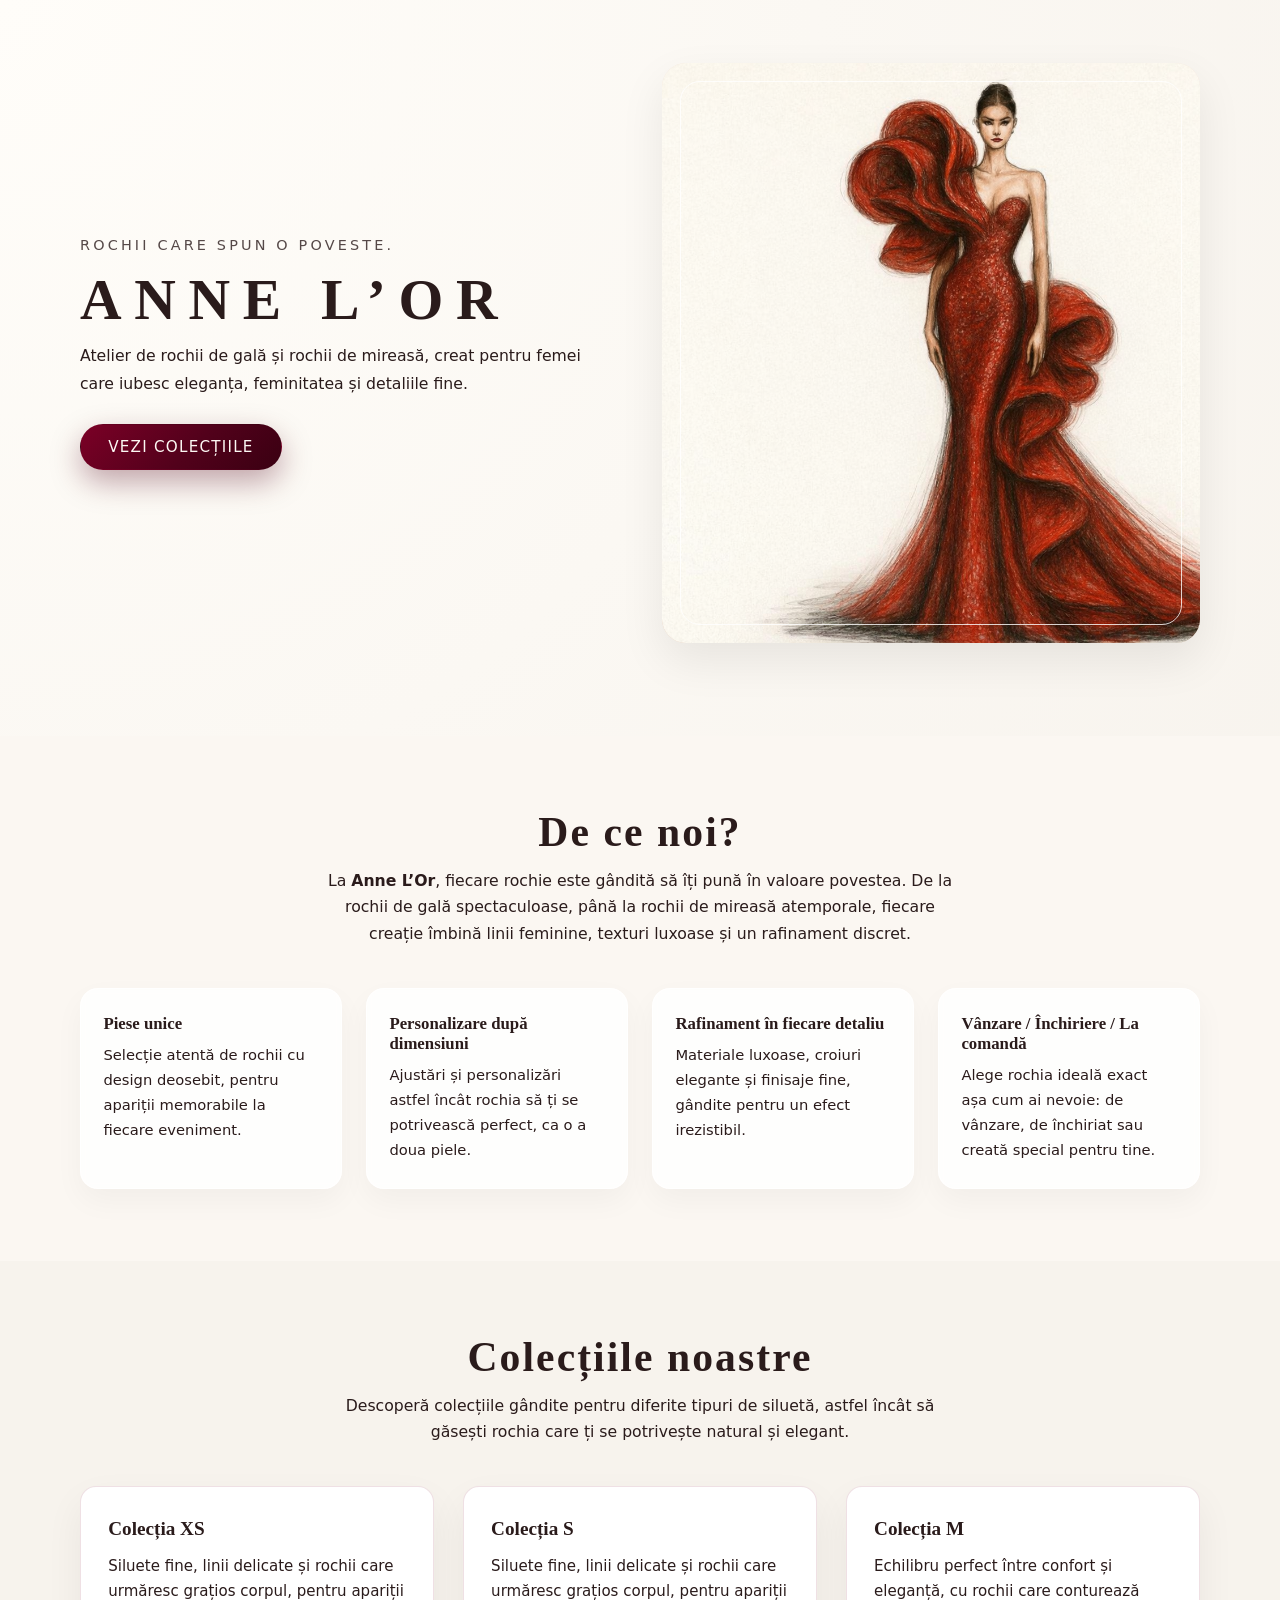
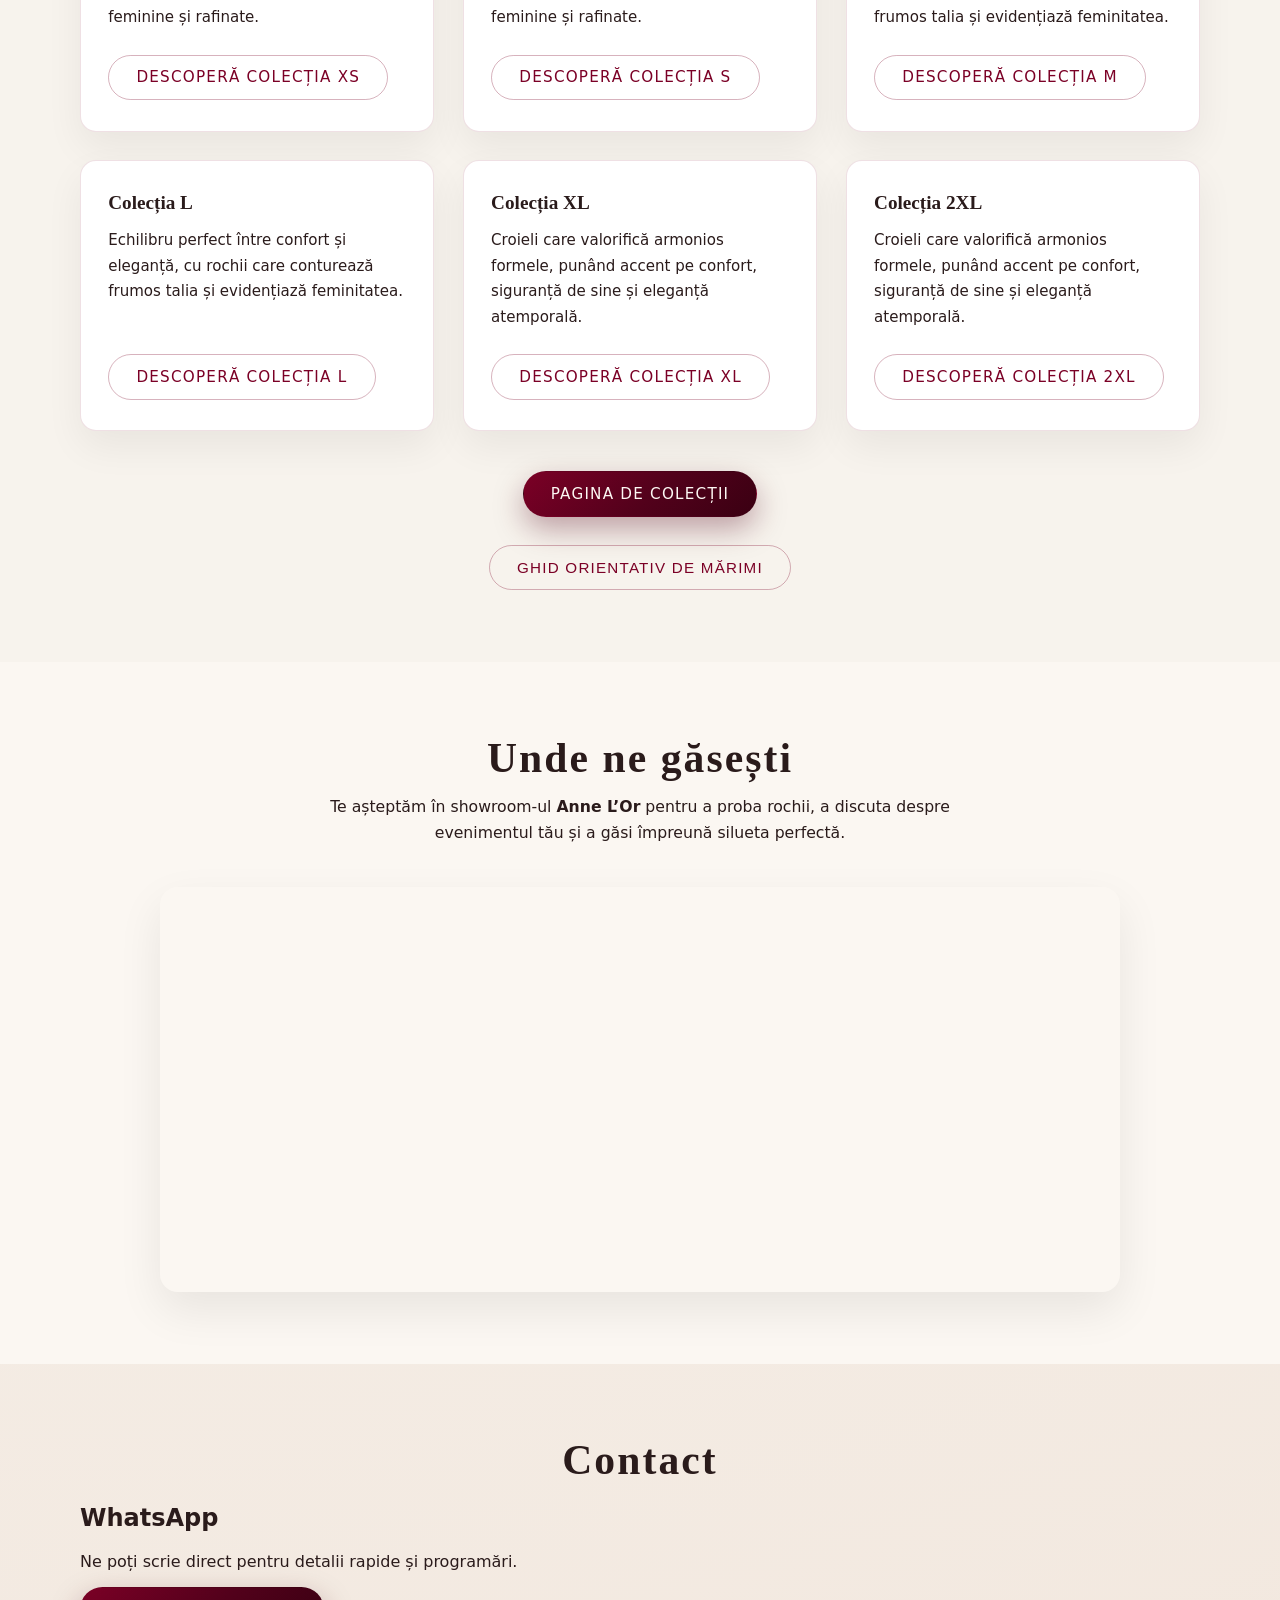
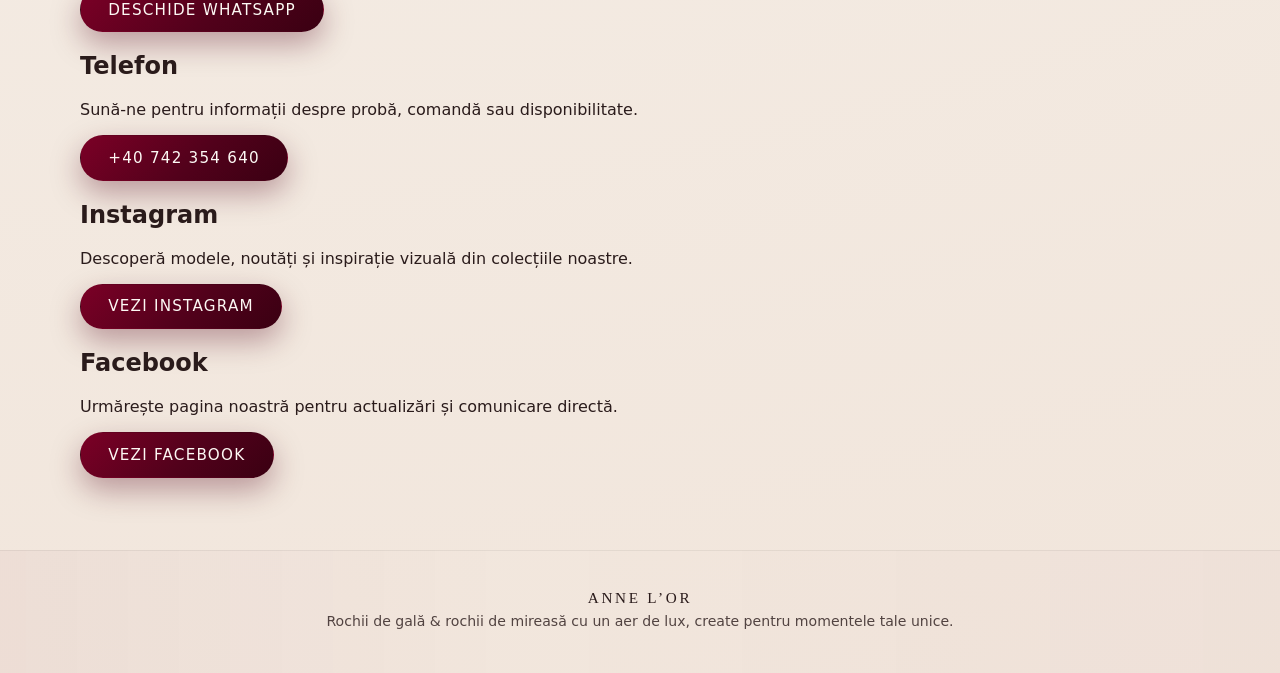
==== index.html @ d571d08e "Remove description from Contact section" ====
<!DOCTYPE html>
<html lang="ro">
<head>
  <meta charset="UTF-8">
  <meta name="viewport" content="width=device-width, initial-scale=1.0">
  <title>Anne L’Or – Rochii de gală & mireasă</title>
  <link rel="stylesheet" href="style.css">
</head>
<body>
  <!-- HERO SECTION -->
  <header class="hero">
    <div class="hero-content">
      <div class="hero-text">
        <p class="hero-tagline">Rochii care spun o poveste.</p>
        <h1 class="hero-title">Anne L’Or</h1>
        <p class="hero-subtitle">
          Atelier de rochii de gală și rochii de mireasă, creat pentru femei care iubesc eleganța, feminitatea și detaliile fine.
        </p>
        <a href="#collections" class="btn primary-btn">Vezi colecțiile</a>
      </div>
      <div class="hero-image-wrapper">
        <!-- Poza de copertă – schimbă doar numele fișierului din atributul src dacă folosești altă imagine -->
        <img src="ImageTooLarge.png" alt="Rochie de gală elegantă Anne L’or" class="hero-image">
      </div>
    </div>
  </header>

  <main>
    <!-- SECȚIUNEA DE CE NOI -->
    <section class="section why-us" id="why-us">
      <div class="container">
        <h2 class="section-title">De ce noi?</h2>
        <p class="section-intro">
          La <strong>Anne L’Or</strong>, fiecare rochie este gândită să îți pună în valoare povestea. De la rochii de gală spectaculoase,
          până la rochii de mireasă atemporale, fiecare creație îmbină linii feminine, texturi luxoase și un rafinament discret.
        </p>
        <div class="why-grid">
          <div class="why-item">
            <h3>Piese unice</h3>
            <p>Selecție atentă de rochii cu design deosebit, pentru apariții memorabile la fiecare eveniment.</p>
          </div>
          <div class="why-item">
            <h3>Personalizare după dimensiuni</h3>
            <p>Ajustări și personalizări astfel încât rochia să ți se potrivească perfect, ca o a doua piele.</p>
          </div>
          <div class="why-item">
            <h3>Rafinament în fiecare detaliu</h3>
            <p>Materiale luxoase, croiuri elegante și finisaje fine, gândite pentru un efect irezistibil.</p>
          </div>
          <div class="why-item">
            <h3>Vânzare / Închiriere / La comandă</h3>
            <p>Alege rochia ideală exact așa cum ai nevoie: de vânzare, de închiriat sau creată special pentru tine.</p>
          </div>
        </div>
      </div>
    </section>

    <!-- SECȚIUNEA COLECȚIILE NOASTRE -->
    <section class="section collections" id="collections">
      <div class="container">
        <div class="collections-header">
          <h2 class="section-title">Colecțiile noastre</h2>
          <p class="section-intro">
            Descoperă colecțiile gândite pentru diferite tipuri de siluetă, astfel încât să găsești rochia care ți se potrivește
            natural și elegant.
          </p>
        </div>

        <div class="cards-grid">
          <!-- Card XS -->
          <article class="card">
            <h3 class="card-title">Colecția XS</h3>
            <p class="card-text">
              Siluete fine, linii delicate și rochii care urmăresc grațios corpul, pentru apariții feminine și rafinate.
            </p>
            <a
              href="https://plum-custard-043.notion.site/Colectia-XS-3253828098db80d988f7f95b5c8723fc?source=copy_link"
              class="btn ghost-btn"
              target="_blank"
              rel="noopener noreferrer"
            >
              Descoperă colecția XS
            </a>
          </article>

          <!-- Card S -->
          <article class="card">
            <h3 class="card-title">Colecția  S</h3>
            <p class="card-text">
              Siluete fine, linii delicate și rochii care urmăresc grațios corpul, pentru apariții feminine și rafinate.
            </p>
            <a
              href="https://plum-custard-043.notion.site/Colectia-S-3253828098db8049b44ec9ca3bed99fa?source=copy_link"
              class="btn ghost-btn"
              target="_blank"
              rel="noopener noreferrer"
            >
              Descoperă colecția S
            </a>
          </article>

          <!-- Card M -->
          <article class="card">
            <h3 class="card-title">Colecția M </h3>
            <p class="card-text">
              Echilibru perfect între confort și eleganță, cu rochii care conturează frumos talia și evidențiază feminitatea.
            </p>
            <a
              href="https://plum-custard-043.notion.site/Colectia-M-3253828098db80ec8454e88bd391d409?source=copy_link"
              class="btn ghost-btn"
              target="_blank"
              rel="noopener noreferrer"
            >
              Descoperă colecția M
            </a>
          </article>

           <!-- Card L -->
           <article class="card">
            <h3 class="card-title">Colecția  L</h3>
            <p class="card-text">
              Echilibru perfect între confort și eleganță, cu rochii care conturează frumos talia și evidențiază feminitatea.
            </p>
            <a
              href="https://plum-custard-043.notion.site/Colectia-L-3253828098db8070a6b0c9105418d3b8?source=copy_link"
              class="btn ghost-btn"
              target="_blank"
              rel="noopener noreferrer"
            >
              Descoperă colecția L
            </a>
          </article>

          <!-- Card XL -->
          <article class="card">
            <h3 class="card-title">Colecția XL</h3>
            <p class="card-text">
              Croieli care valorifică armonios formele, punând accent pe confort, siguranță de sine și eleganță atemporală.
            </p>
            <a
              href="https://plum-custard-043.notion.site/Colectia-XL-3253828098db80e6bd9af92cab22da7f?source=copy_link"
              class="btn ghost-btn"
              target="_blank"
              rel="noopener noreferrer"
            >
              Descoperă colecția XL
            </a>
          </article>
        
          <!-- Card 2XL -->
          <article class="card">
            <h3 class="card-title">Colecția 2XL</h3>
            <p class="card-text">
              Croieli care valorifică armonios formele, punând accent pe confort, siguranță de sine și eleganță atemporală.
            </p>
            <a
              href="https://plum-custard-043.notion.site/Colectia-XXL-3253828098db80048d51fcc8d6d86377?source=copy_link"
              class="btn ghost-btn"
              target="_blank"
              rel="noopener noreferrer"
            >
              Descoperă colecția 2XL
            </a>
          </article>
        </div>

        <div class="collections-footer">
          <!-- Link general către pagina cu toate colecțiile -->
          <a
            href="https://plum-custard-043.notion.site/Anne-L-Or-3253828098db80a0879bce4b5d71e4f3?source=copy_link"
            class="btn primary-btn"
            target="_blank"
            rel="noopener noreferrer"
          >
            Pagina de colecții
          </a>
        </div>

        <!-- Buton ghid de mărimi -->
        <div class="size-guide-trigger">
          <button class="btn ghost-btn" type="button" id="open-size-guide">
            Ghid orientativ de mărimi
          </button>
        </div>
      </div>
    </section>

    <!-- SECȚIUNEA LOCAȚIE -->
    <section class="section location" id="location">
      <div class="container">
        <h2 class="section-title">Unde ne găsești</h2>
        <p class="section-intro">
          Te așteptăm în showroom-ul <strong>Anne L’Or</strong> pentru a proba rochii, a discuta despre evenimentul tău
          și a găsi împreună silueta perfectă.
        </p>

        <div class="map-wrapper">
          <!-- Harta este responsivă: iframe-ul se adaptează automat la lățimea containerului -->
          <iframe
            src="https://www.google.com/maps/embed?pb=!1m18!1m12!1m3!1d2714.194118455795!2d24.495521376858544!3d47.134462871150475!2m3!1f0!2f0!3f0!3m2!1i1024!2i768!4f13.1!3m3!1m2!1s0x4749f7000afd8c6f%3A0x49b01e989a9919a1!2sAnneLor!5e0!3m2!1sro!2sro!4v1773568715835!5m2!1sro!2sro"
            style="border:0;"
            allowfullscreen=""
            loading="lazy"
            referrerpolicy="no-referrer-when-downgrade"
          ></iframe>
        </div>
      </div>
    </section>
  </main>

  <!-- MODAL GHID DE MĂRIMI -->
  <div class="modal-backdrop" id="size-guide-modal" aria-hidden="true">
    <div class="modal-dialog" role="dialog" aria-modal="true" aria-labelledby="size-guide-title">
      <button class="modal-close" type="button" id="close-size-guide" aria-label="Închide ghidul de mărimi">×</button>
      <h2 class="modal-title" id="size-guide-title">Ghid orientativ de mărimi</h2>
      <p class="modal-subtitle">Valorile sunt orientative și pot varia ușor în funcție de model.</p>
      <!-- Imaginea cu ghidul de mărimi; schimbă src dacă folosești alt nume de fișier -->
      <div class="modal-image-wrapper">
        <img src="./GhidMarimi.png" alt="Ghid orientativ mărimi Anne L’Or" loading="lazy">
      </div>
    </div>
  </div>

  <section class="section contact-section">
    <div class="container">
      <h2 class="section-title">Contact</h2>
      <div class="contact-grid">
        <article class="contact-card">
          <div class="contact-icon whatsapp">
            <i class="fa-brands fa-whatsapp"></i>
          </div>
          <h2>WhatsApp</h2>
          <p>Ne poți scrie direct pentru detalii rapide și programări.</p>
          <a href="https://wa.me/40742354640" target="_blank" rel="noopener noreferrer" class="btn primary-btn">
            Deschide WhatsApp
          </a>
        </article>

        <article class="contact-card">
          <div class="contact-icon phone">
            <i class="fa-solid fa-phone"></i>
          </div>
          <h2>Telefon</h2>
          <p>Sună-ne pentru informații despre probă, comandă sau disponibilitate.</p>
          <a href="tel:+40742354640" class="btn primary-btn">
            +40 742 354 640
          </a>
        </article>

        <article class="contact-card">
          <div class="contact-icon instagram">
            <i class="fa-brands fa-instagram"></i>
          </div>
          <h2>Instagram</h2>
          <p>Descoperă modele, noutăți și inspirație vizuală din colecțiile noastre.</p>
          <a href="https://www.instagram.com/atelier_annelor?igsh=dGw2bjVlYmxvM2dv&utm_source=qr" target="_blank" rel="noopener noreferrer" class="btn primary-btn">
            Vezi Instagram
          </a>
        </article>

        <article class="contact-card">
          <div class="contact-icon facebook">
            <i class="fa-brands fa-facebook-f"></i>
          </div>
          <h2>Facebook</h2>
          <p>Urmărește pagina noastră pentru actualizări și comunicare directă.</p>
          <a href="https://www.facebook.com/share/1ZEBXZmdRP/?mibextid=wwXIfr" target="_blank" rel="noopener noreferrer" class="btn primary-btn">
            Vezi Facebook
          </a>
        </article>
      </div>
    </div>
  </section>

  <footer class="footer">
    <div class="container footer-content">
      <p class="footer-brand">Anne L’Or</p>
      <p class="footer-text">Rochii de gală & rochii de mireasă cu un aer de lux, create pentru momentele tale unice.</p>
    </div>
  </footer>

  <script src="script.js"></script>
</body>
</html>
---- style.css ----
/* ------------------------------
   SETĂRI DE BAZĂ & TIPOGRAFIE
   ------------------------------ */
:root {
  --color-bg: #f7f3ed;          /* ivory / crem deschis */
  --color-bg-soft: #fbf7f2;
  --color-text: #2a1b1b;        /* text închis, cald */
  --color-accent: #7b0026;      /* burgundy / wine */
  --color-accent-soft: #b24a6b; /* accent mai deschis */
  --color-card-bg: #ffffff;
  --color-border-soft: rgba(123, 0, 38, 0.12);

  --font-main: "Playfair Display", "Times New Roman", serif;
  --font-sans: "Inter", system-ui, -apple-system, BlinkMacSystemFont, "Segoe UI", sans-serif;

  --radius-soft: 16px;
  --shadow-soft: 0 18px 45px rgba(0, 0, 0, 0.08);
  --transition-fast: 180ms ease-out;
}

*,
*::before,
*::after {
  box-sizing: border-box;
}

html,
body {
  margin: 0;
  padding: 0;
  /* Siguranță globală: nu permitem scroll orizontal */
  overflow-x: hidden;
}

body {
  font-family: var(--font-sans);
  color: var(--color-text);
  background: radial-gradient(circle at top left, #fffdf9 0, var(--color-bg) 40%, #f1e5db 100%);
  -webkit-font-smoothing: antialiased;
}

img {
  max-width: 100%;
  display: block;
}

a {
  color: inherit;
  text-decoration: none;
}

/* ------------------------------
   LAYOUT GENERAL
   ------------------------------ */
.container {
  width: min(1120px, 100% - 2.5rem);
  max-width: 100%; /* siguranță suplimentară împotriva overflow-ului */
  margin-inline: auto;
}

.section {
  padding: 4.5rem 0;
}

.section-title {
  font-family: var(--font-main);
  font-size: clamp(2rem, 2.4vw + 1.3rem, 2.6rem);
  text-align: center;
  margin: 0 0 0.75rem;
  letter-spacing: 0.05em;
}

.section-intro {
  max-width: 640px;
  margin: 0 auto 2.5rem;
  text-align: center;
  line-height: 1.7;
  font-size: 0.98rem;
}

/* ------------------------------
   BUTOANE
   ------------------------------ */
.btn {
  display: inline-flex;
  align-items: center;
  justify-content: center;
  padding: 0.8rem 1.7rem;
  border-radius: 999px;
  font-size: 0.95rem;
  letter-spacing: 0.08em;
  text-transform: uppercase;
  border: 1px solid transparent;
  cursor: pointer;
  transition: background-color var(--transition-fast), color var(--transition-fast),
    box-shadow var(--transition-fast), transform var(--transition-fast), border-color var(--transition-fast);
  white-space: nowrap;
}

.primary-btn {
  background: linear-gradient(135deg, var(--color-accent) 0%, #52011b 55%, #3a0012 100%);
  color: #fdf8f4;
  box-shadow: 0 12px 30px rgba(79, 0, 25, 0.35);
}

.primary-btn:hover {
  transform: translateY(-1px);
  box-shadow: 0 18px 40px rgba(79, 0, 25, 0.45);
}

.ghost-btn {
  background-color: transparent;
  border-color: rgba(123, 0, 38, 0.3);
  color: var(--color-accent);
}

.ghost-btn:hover {
  background-color: rgba(123, 0, 38, 0.04);
  border-color: rgba(123, 0, 38, 0.5);
  transform: translateY(-1px);
}

/* ------------------------------
   HERO SECTION
   ------------------------------ */
.hero {
  padding: 2.4rem 0 4.2rem;
}

.hero-content {
  width: min(1120px, 100% - 2.5rem);
  margin: 0 auto;
  display: grid;
  grid-template-columns: minmax(0, 1.1fr) minmax(0, 1.1fr);
  gap: 2.75rem;
  align-items: center;
  min-height: 70vh; /* face din secțiune un cover generos */
}

.hero-text {
  max-width: 540px;
}

.hero-tagline {
  font-size: 0.9rem;
  letter-spacing: 0.22em;
  text-transform: uppercase;
  margin: 0 0 0.9rem;
  color: rgba(42, 27, 27, 0.8);
}

.hero-title {
  font-family: var(--font-main);
  font-size: clamp(2.7rem, 3.3vw + 1.4rem, 3.6rem);
  margin: 0 0 0.6rem;
  letter-spacing: 0.22em;
  text-transform: uppercase;
}

.hero-subtitle {
  margin: 0 0 1.6rem;
  line-height: 1.8;
  font-size: 0.98rem;
}

.hero-image-wrapper {
  position: relative;
  border-radius: 24px;
  overflow: hidden;
  box-shadow: var(--shadow-soft);
  background: radial-gradient(circle at top, #fffdf9 0, #f4e4da 40%, #e0c5b3 100%);
  height: clamp(360px, 70vh, 580px); /* înălțime de copertă */
}

.hero-image-wrapper::before {
  content: "";
  position: absolute;
  inset: 18px;
  border-radius: 20px;
  border: 1px solid rgba(255, 255, 255, 0.8);
  pointer-events: none;
}

.hero-image {
  width: 100%;
  height: 100%;
  object-fit: cover;
  display: block;
}

/* ------------------------------
   DE CE NOI
   ------------------------------ */
.why-us {
  background-color: var(--color-bg-soft);
}

.why-grid {
  margin-top: 2.25rem;
  display: grid;
  grid-template-columns: repeat(4, minmax(0, 1fr));
  gap: 1.5rem;
}

.why-item {
  background: rgba(255, 255, 255, 0.8);
  padding: 1.6rem 1.4rem;
  border-radius: 18px;
  border: 1px solid rgba(255, 255, 255, 0.8);
  box-shadow: 0 12px 30px rgba(0, 0, 0, 0.04);
  backdrop-filter: blur(4px);
}

.why-item h3 {
  font-family: var(--font-main);
  font-size: 1.05rem;
  margin: 0 0 0.5rem;
}

.why-item p {
  margin: 0;
  font-size: 0.92rem;
  line-height: 1.7;
}

/* ------------------------------
   COLECȚIILE NOASTRE
   ------------------------------ */
.collections {
  background-color: var(--color-bg);
}

.collections-header {
  text-align: center;
}

.cards-grid {
  display: grid;
  grid-template-columns: repeat(3, minmax(0, 1fr));
  gap: 1.8rem;
}

.card {
  background-color: var(--color-card-bg);
  border-radius: var(--radius-soft);
  padding: 1.9rem 1.7rem;
  border: 1px solid var(--color-border-soft);
  box-shadow: 0 16px 38px rgba(0, 0, 0, 0.06);
  transition: transform var(--transition-fast), box-shadow var(--transition-fast),
    border-color var(--transition-fast), background-color var(--transition-fast);
  display: flex;
  flex-direction: column;
  gap: 0.9rem;
}

.card-title {
  font-family: var(--font-main);
  font-size: 1.2rem;
  margin: 0;
}

.card-text {
  margin: 0;
  font-size: 0.94rem;
  line-height: 1.7;
  flex: 1;
}

.card .btn {
  margin-top: 0.6rem;
  align-self: flex-start;
}

.card:hover {
  transform: translateY(-4px);
  box-shadow: 0 22px 50px rgba(0, 0, 0, 0.1);
  border-color: rgba(123, 0, 38, 0.22);
  background-color: #fffdfb;
}

.collections-footer {
  margin-top: 2.5rem;
  display: flex;
  justify-content: center;
}

.size-guide-trigger {
  margin-top: 1.75rem;
  display: flex;
  justify-content: center;
}

/* ------------------------------
   LOCAȚIE / HARTĂ
   ------------------------------ */
.location {
  background-color: var(--color-bg-soft);
}

.map-wrapper {
  position: relative;
  width: 100%;
  max-width: 960px;
  margin: 0 auto;
  border-radius: 18px;
  overflow: hidden;
  box-shadow: 0 18px 45px rgba(0, 0, 0, 0.08);
}

.map-wrapper iframe {
  display: block;
  width: 100%;   /* important pentru a nu depăși ecranul pe mobil */
  height: clamp(260px, 45vh, 420px);
  border: 0;
}

/* ------------------------------
   MODAL GHID DE MĂRIMI
   ------------------------------ */
.modal-backdrop {
  position: fixed;
  inset: 0;
  background: rgba(0, 0, 0, 0.45);
  display: flex;
  align-items: center;
  justify-content: center;
  opacity: 0;
  pointer-events: none;
  transition: opacity var(--transition-fast);
  z-index: 40;
  padding: 1.5rem;
}

.modal-backdrop.is-visible {
  opacity: 1;
  pointer-events: auto;
}

.modal-dialog {
  background-color: #fffdfb;
  border-radius: 18px;
  max-width: 760px;
  width: 100%;
  box-shadow: 0 24px 60px rgba(0, 0, 0, 0.35);
  padding: 1.7rem 1.7rem 1.5rem;
  position: relative;
}

.modal-title {
  margin: 0 0 0.15rem;
  font-family: var(--font-main);
  font-size: 1.35rem;
  text-align: left;
}

.modal-subtitle {
  margin: 0 0 1rem;
  font-size: 0.9rem;
  opacity: 0.8;
}

.modal-image-wrapper {
  border-radius: 12px;
  overflow: hidden;
}

.modal-image-wrapper img {
  width: 100%;
  height: auto;
  display: block;
}

.modal-close {
  position: absolute;
  top: 0.9rem;
  right: 1.1rem;
  border: none;
  background: transparent;
  font-size: 1.6rem;
  line-height: 1;
  cursor: pointer;
  color: rgba(0, 0, 0, 0.6);
}

.modal-close:hover {
  color: var(--color-accent);
}

@media (max-width: 540px) {
  .modal-dialog {
    padding-inline: 1.3rem;
  }
}

/* ------------------------------
   FOOTER
   ------------------------------ */
.footer {
  padding: 2.4rem 0 2.7rem;
  border-top: 1px solid rgba(0, 0, 0, 0.06);
  background: linear-gradient(to right, rgba(123, 0, 38, 0.04), transparent 40%, rgba(123, 0, 38, 0.02));
}

.footer-content {
  text-align: center;
}

.footer-brand {
  font-family: var(--font-main);
  letter-spacing: 0.18em;
  text-transform: uppercase;
  margin: 0 0 0.4rem;
  font-size: 0.95rem;
}

.footer-text {
  margin: 0;
  font-size: 0.88rem;
  opacity: 0.8;
}

/* ------------------------------
   RESPONSIVE DESIGN
   ------------------------------ */
@media (max-width: 960px) {
  .hero-content {
    grid-template-columns: minmax(0, 1.1fr);
    gap: 2rem;
    min-height: auto;
  }

  .hero-text {
    order: 2;
  }

  .hero-image-wrapper {
    order: 1;
    height: 320px; /* copertă mai compactă pe tabletă */
  }

  .why-grid {
    grid-template-columns: repeat(2, minmax(0, 1fr));
  }

  .cards-grid {
    grid-template-columns: repeat(2, minmax(0, 1fr));
  }
}

@media (max-width: 720px) {
  .section {
    padding: 3.4rem 0;
  }

  .container {
    width: min(100% - 1.9rem, 640px);
  }

  .hero {
    padding-top: 1.4rem;
  }

  .hero-content {
    gap: 1.8rem;
  }

  .hero-text {
    max-width: 100%;
  }

  .section-intro {
    font-size: 0.95rem;
  }

  .why-grid,
  .cards-grid {
    grid-template-columns: minmax(0, 1fr); /* cardurile unul sub altul pe mobil */
  }

  .why-item,
  .card {
    padding-inline: 1.3rem;
  }

  .btn {
    width: 100%;
    white-space: normal; /* pe mobil lăsăm textul să se rupă pe două rânduri dacă e nevoie */
  }

  .card .btn {
    align-self: stretch;
  }
}

/* Layout foarte mic (telefoane înguste: iPhone SE etc.) */
@media (max-width: 540px) {
  .hero {
    padding-top: 1.2rem;
    padding-bottom: 3rem;
  }

  .hero-content {
    gap: 1.4rem;
  }

  .hero-text {
    text-align: center;
  }

  .hero-tagline {
    font-size: 0.78rem;
    letter-spacing: 0.2em;
  }

  .hero-title {
    font-size: 2.2rem;
    letter-spacing: 0.18em;
  }

  .hero-subtitle {
    font-size: 0.94rem;
  }

  .hero-image-wrapper {
    height: 260px; /* copertă proporționată pentru telefoane mici */
    max-width: 320px;
    margin-inline: auto;
  }

  .contact-grid {
    display: grid;
    grid-template-columns: repeat(4, 1fr);
    gap: 24px;
    align-items: stretch;
  }
  
  @media (max-width: 1024px) {
    .contact-grid {
      grid-template-columns: repeat(2, 1fr);
    }
  }
  
  @media (max-width: 640px) {
    .contact-grid {
      grid-template-columns: 1fr;
    }
  }
}
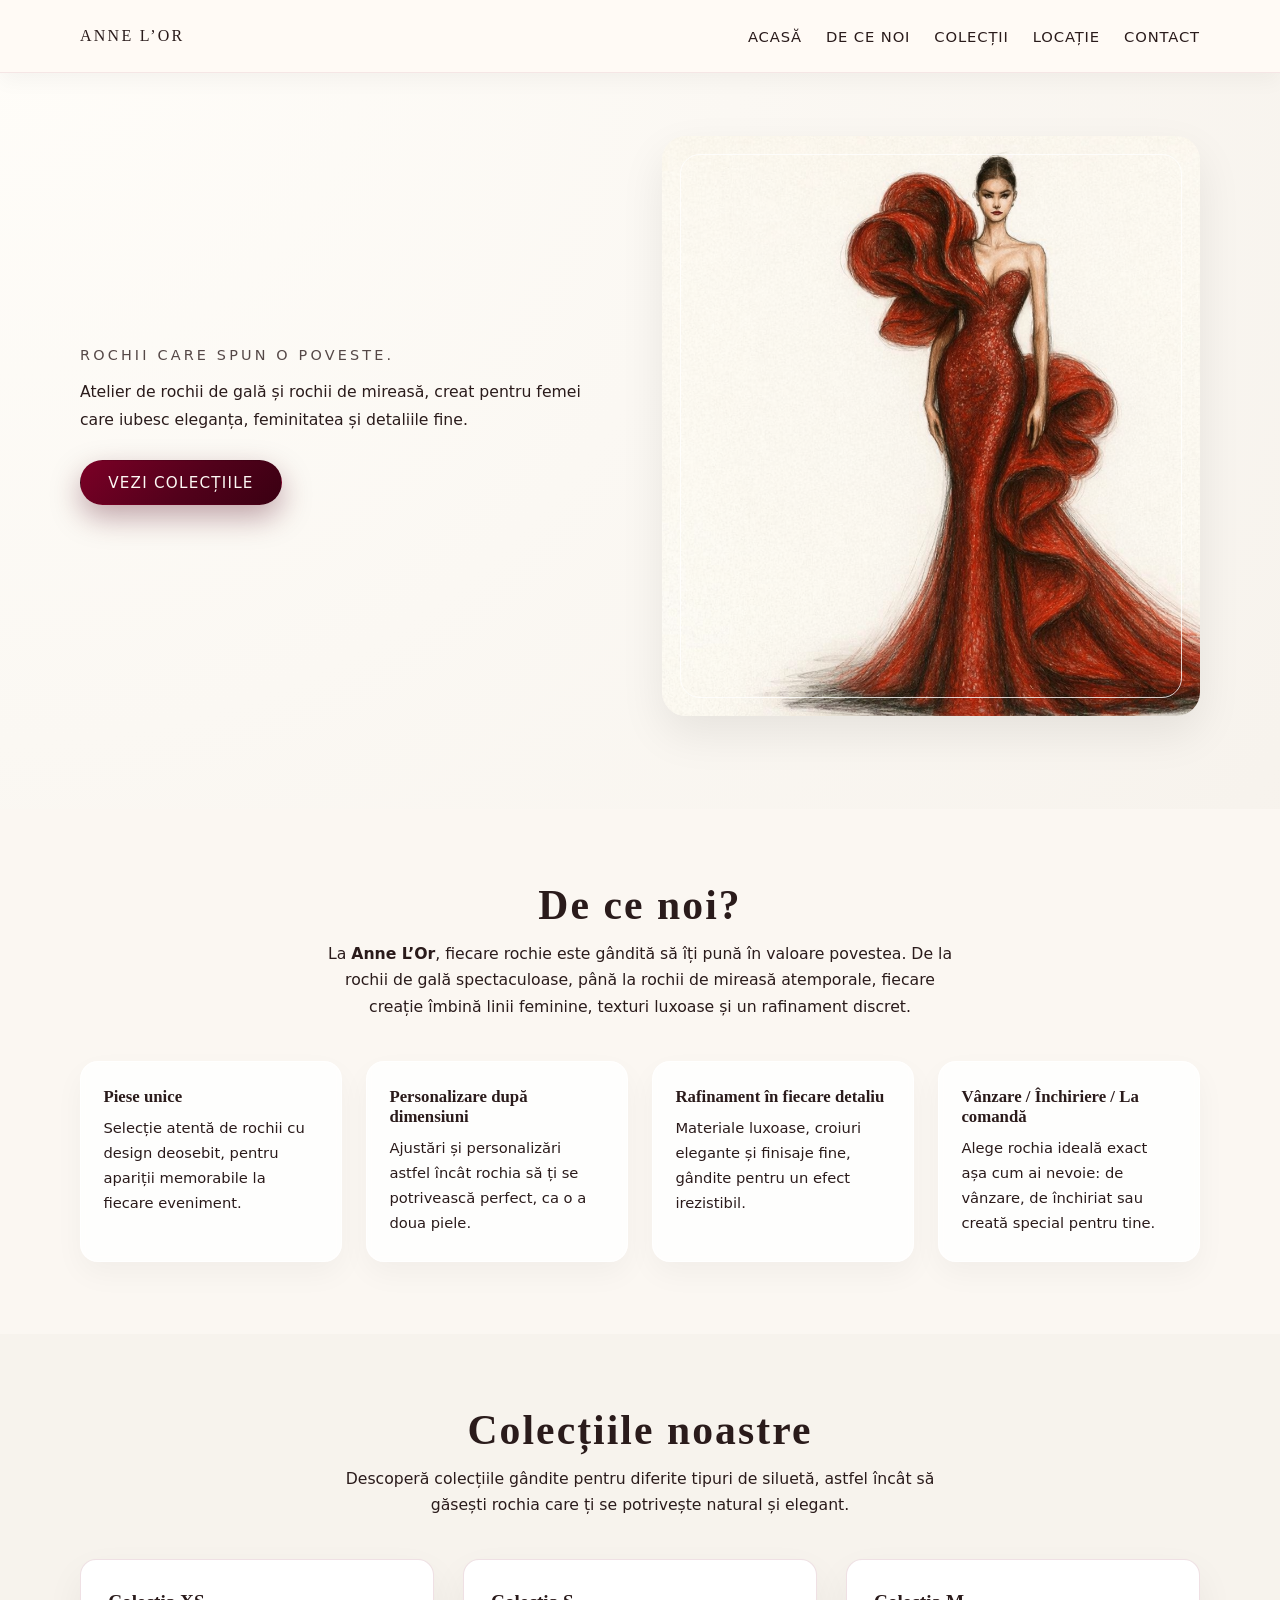
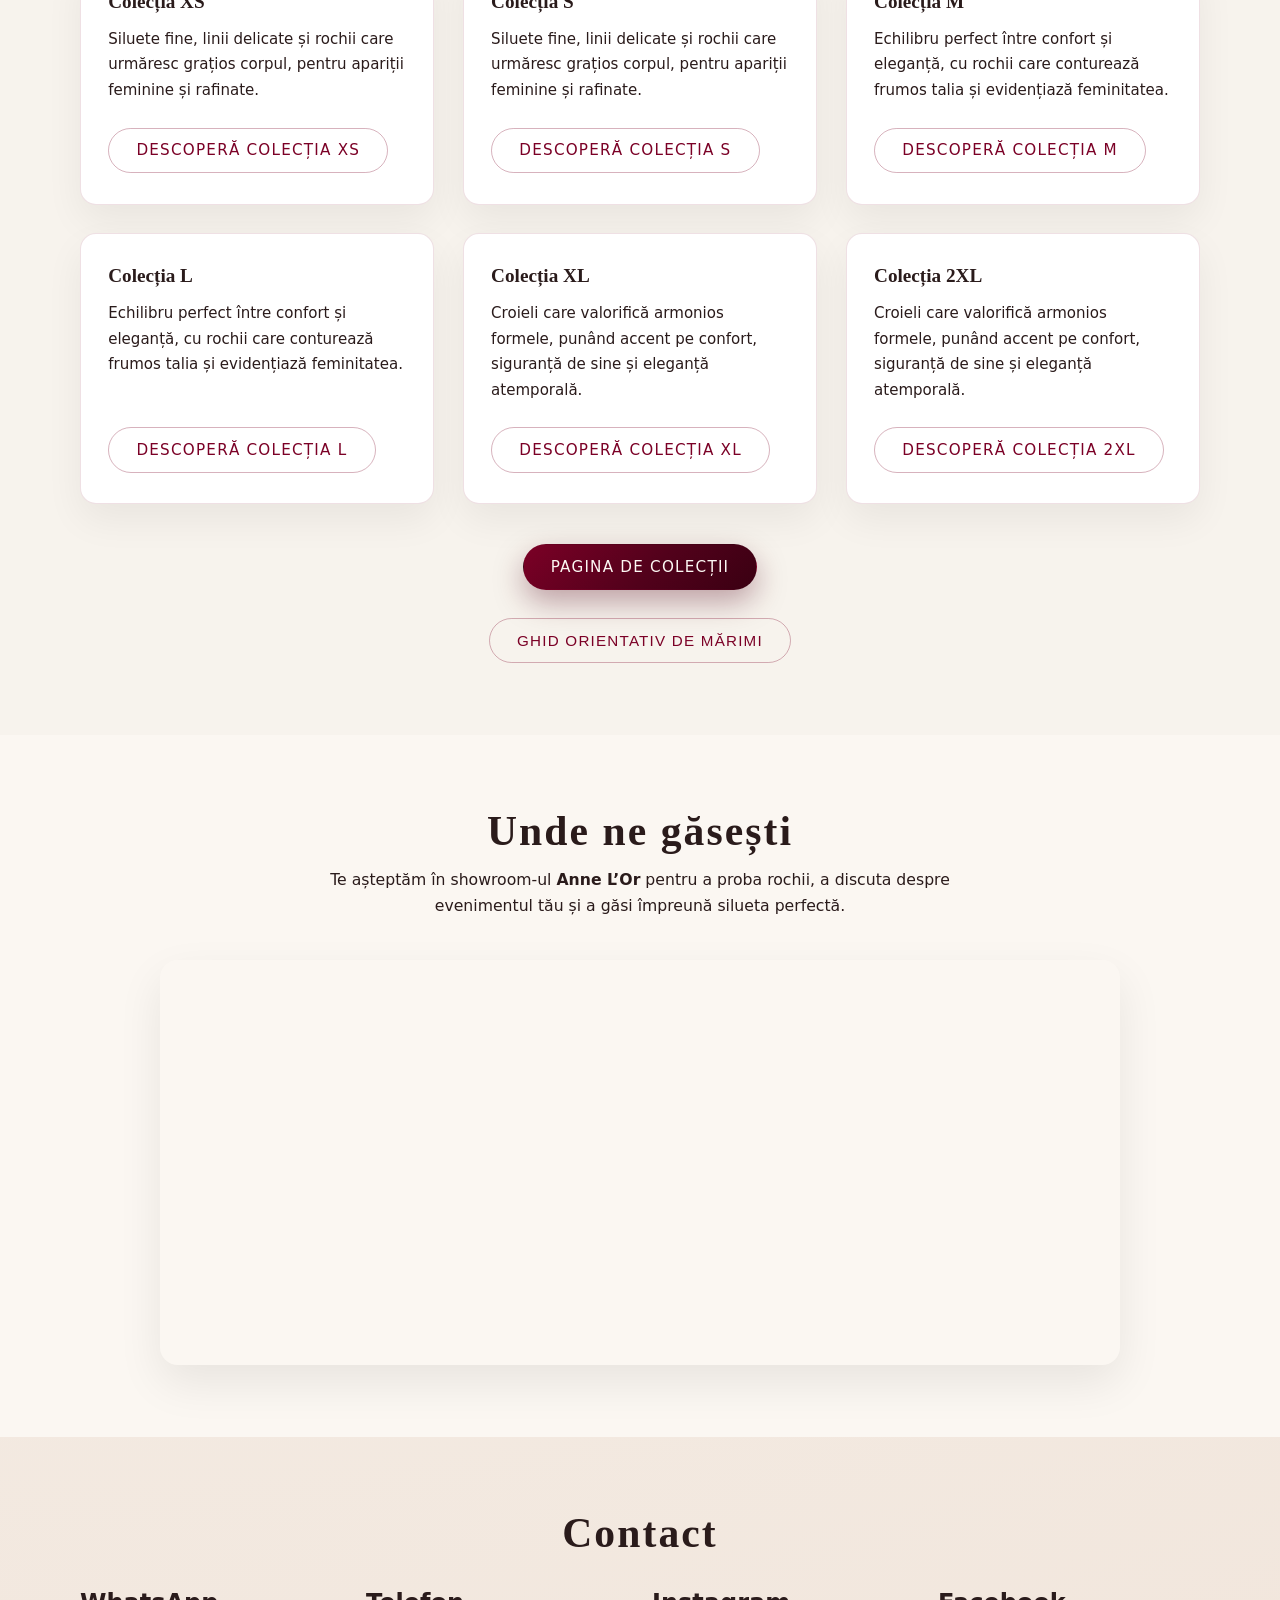
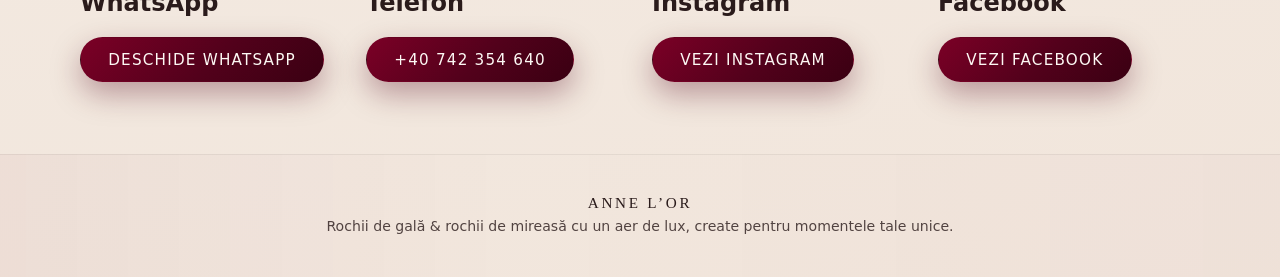
==== commit 7554a393: "Add menu" ====
--- a/index.html
+++ b/index.html
@@ -7,19 +7,56 @@
   <link rel="stylesheet" href="style.css">
 </head>
 <body>
+
+  <nav class="site-nav">
+    <div class="container nav-inner">
+      <a href="#top" class="nav-brand">Anne L’Or</a>
+  
+      <ul class="nav-links desktop-nav">
+        <li><a href="#top">Acasă</a></li>
+        <li><a href="#why-us">De ce noi</a></li>
+        <li><a href="#collections">Colecții</a></li>
+        <li><a href="#location">Locație</a></li>
+        <li><a href="#contact">Contact</a></li>
+      </ul>
+  
+      <button
+        class="nav-toggle"
+        id="nav-toggle"
+        type="button"
+        aria-label="Deschide meniul"
+        aria-expanded="false"
+        aria-controls="mobile-menu"
+      >
+        <span></span>
+        <span></span>
+        <span></span>
+      </button>
+    </div>
+  
+    <div class="mobile-menu" id="mobile-menu">
+      <ul class="mobile-menu-links">
+        <li><a href="#top">Acasă</a></li>
+        <li><a href="#why-us">De ce noi</a></li>
+        <li><a href="#collections">Colecții</a></li>
+        <li><a href="#location">Locație</a></li>
+        <li><a href="#contact">Contact</a></li>
+      </ul>
+    </div>
+  </nav>
+  
   <!-- HERO SECTION -->
-  <header class="hero">
+  <header class="hero" id="top">
     <div class="hero-content">
       <div class="hero-text">
         <p class="hero-tagline">Rochii care spun o poveste.</p>
-        <h1 class="hero-title">Anne L’Or</h1>
+        <!-- <h1 class="hero-title">Anne L’Or</h1> -->
         <p class="hero-subtitle">
           Atelier de rochii de gală și rochii de mireasă, creat pentru femei care iubesc eleganța, feminitatea și detaliile fine.
         </p>
         <a href="#collections" class="btn primary-btn">Vezi colecțiile</a>
       </div>
       <div class="hero-image-wrapper">
-        <!-- Poza de copertă – schimbă doar numele fișierului din atributul src dacă folosești altă imagine -->
         <img src="ImageTooLarge.png" alt="Rochie de gală elegantă Anne L’or" class="hero-image">
       </div>
     </div>
@@ -221,7 +258,7 @@
     </div>
   </div>
 
-  <section class="section contact-section">
+  <section class="section contact-section" id="contact">
     <div class="container">
       <h2 class="section-title">Contact</h2>
       <div class="contact-grid">
@@ -230,8 +267,7 @@
             <i class="fa-brands fa-whatsapp"></i>
           </div>
           <h2>WhatsApp</h2>
-          <p>Ne poți scrie direct pentru detalii rapide și programări.</p>
-          <a href="https://wa.me/40742354640" target="_blank" rel="noopener noreferrer" class="btn primary-btn">
+            <a href="https://wa.me/40742354640" target="_blank" rel="noopener noreferrer" class="btn primary-btn">
             Deschide WhatsApp
           </a>
         </article>
@@ -241,7 +277,6 @@
             <i class="fa-solid fa-phone"></i>
           </div>
           <h2>Telefon</h2>
-          <p>Sună-ne pentru informații despre probă, comandă sau disponibilitate.</p>
           <a href="tel:+40742354640" class="btn primary-btn">
             +40 742 354 640
           </a>
@@ -252,7 +287,6 @@
             <i class="fa-brands fa-instagram"></i>
           </div>
           <h2>Instagram</h2>
-          <p>Descoperă modele, noutăți și inspirație vizuală din colecțiile noastre.</p>
           <a href="https://www.instagram.com/atelier_annelor?igsh=dGw2bjVlYmxvM2dv&utm_source=qr" target="_blank" rel="noopener noreferrer" class="btn primary-btn">
             Vezi Instagram
           </a>
@@ -263,7 +297,6 @@
             <i class="fa-brands fa-facebook-f"></i>
           </div>
           <h2>Facebook</h2>
-          <p>Urmărește pagina noastră pentru actualizări și comunicare directă.</p>
           <a href="https://www.facebook.com/share/1ZEBXZmdRP/?mibextid=wwXIfr" target="_blank" rel="noopener noreferrer" class="btn primary-btn">
             Vezi Facebook
           </a>
--- a/style.css
+++ b/style.css
@@ -1,549 +1,784 @@
 /* ------------------------------
    SETĂRI DE BAZĂ & TIPOGRAFIE
    ------------------------------ */
-:root {
-  --color-bg: #f7f3ed;          /* ivory / crem deschis */
-  --color-bg-soft: #fbf7f2;
-  --color-text: #2a1b1b;        /* text închis, cald */
-  --color-accent: #7b0026;      /* burgundy / wine */
-  --color-accent-soft: #b24a6b; /* accent mai deschis */
-  --color-card-bg: #ffffff;
-  --color-border-soft: rgba(123, 0, 38, 0.12);
+   :root {
+    --color-bg: #f7f3ed;
+    --color-bg-soft: #fbf7f2;
+    --color-text: #2a1b1b;
+    --color-accent: #7b0026;
+    --color-accent-soft: #b24a6b;
+    --color-card-bg: #ffffff;
+    --color-border-soft: rgba(123, 0, 38, 0.12);
+  
+    --font-main: "Playfair Display", "Times New Roman", serif;
+    --font-sans: "Inter", system-ui, -apple-system, BlinkMacSystemFont, "Segoe UI", sans-serif;
+  
+    --radius-soft: 16px;
+    --shadow-soft: 0 18px 45px rgba(0, 0, 0, 0.08);
+    --transition-fast: 180ms ease-out;
+  }
+  
+  *,
+  *::before,
+  *::after {
+    box-sizing: border-box;
+  }
+  
+  html,
+  body {
+    margin: 0;
+    padding: 0;
+    overflow-x: hidden;
+  }
+  
+  body {
+    font-family: var(--font-sans);
+    color: var(--color-text);
+    background: radial-gradient(circle at top left, #fffdf9 0, var(--color-bg) 40%, #f1e5db 100%);
+    -webkit-font-smoothing: antialiased;
+  }
+  
+  img {
+    max-width: 100%;
+    display: block;
+  }
+  
+  a {
+    color: inherit;
+    text-decoration: none;
+  }
+  
+  /* ------------------------------
+     LAYOUT GENERAL
+     ------------------------------ */
+  .container {
+    width: min(1120px, 100% - 2.5rem);
+    max-width: 100%;
+    margin-inline: auto;
+  }
+  
+  .section {
+    padding: 4.5rem 0;
+  }
+  
+  .section-title {
+    font-family: var(--font-main);
+    font-size: clamp(2rem, 2.4vw + 1.3rem, 2.6rem);
+    text-align: center;
+    margin: 0 0 0.75rem;
+    letter-spacing: 0.05em;
+  }
+  
+  .section-intro {
+    max-width: 640px;
+    margin: 0 auto 2.5rem;
+    text-align: center;
+    line-height: 1.7;
+    font-size: 0.98rem;
+  }
+  
+  /* ------------------------------
+     BUTOANE
+     ------------------------------ */
+  .btn {
+    display: inline-flex;
+    align-items: center;
+    justify-content: center;
+    padding: 0.8rem 1.7rem;
+    border-radius: 999px;
+    font-size: 0.95rem;
+    letter-spacing: 0.08em;
+    text-transform: uppercase;
+    border: 1px solid transparent;
+    cursor: pointer;
+    transition:
+      background-color var(--transition-fast),
+      color var(--transition-fast),
+      box-shadow var(--transition-fast),
+      transform var(--transition-fast),
+      border-color var(--transition-fast);
+    white-space: nowrap;
+  }
+  
+  .primary-btn {
+    background: linear-gradient(135deg, var(--color-accent) 0%, #52011b 55%, #3a0012 100%);
+    color: #fdf8f4;
+    box-shadow: 0 12px 30px rgba(79, 0, 25, 0.35);
+  }
+  
+  .primary-btn:hover {
+    transform: translateY(-1px);
+    box-shadow: 0 18px 40px rgba(79, 0, 25, 0.45);
+  }
+  
+  .ghost-btn {
+    background-color: transparent;
+    border-color: rgba(123, 0, 38, 0.3);
+    color: var(--color-accent);
+  }
+  
+  .ghost-btn:hover {
+    background-color: rgba(123, 0, 38, 0.04);
+    border-color: rgba(123, 0, 38, 0.5);
+    transform: translateY(-1px);
+  }
+  
+  /* ------------------------------
+     HERO SECTION
+     ------------------------------ */
+  .hero {
+    padding: 2.4rem 0 4.2rem;
+  }
+  
+  .hero-content {
+    width: min(1120px, 100% - 2.5rem);
+    margin: 0 auto;
+    display: grid;
+    grid-template-columns: minmax(0, 1.1fr) minmax(0, 1.1fr);
+    gap: 2.75rem;
+    align-items: center;
+    min-height: 70vh;
+  }
+  
+  .hero-text {
+    max-width: 540px;
+  }
+  
+  .hero-tagline {
+    font-size: 0.9rem;
+    letter-spacing: 0.22em;
+    text-transform: uppercase;
+    margin: 0 0 0.9rem;
+    color: rgba(42, 27, 27, 0.8);
+  }
+  
+  .hero-title {
+    font-family: var(--font-main);
+    font-size: clamp(2.7rem, 3.3vw + 1.4rem, 3.6rem);
+    margin: 0 0 0.6rem;
+    letter-spacing: 0.22em;
+    text-transform: uppercase;
+  }
+  
+  .hero-subtitle {
+    margin: 0 0 1.6rem;
+    line-height: 1.8;
+    font-size: 0.98rem;
+  }
+  
+  .hero-image-wrapper {
+    position: relative;
+    border-radius: 24px;
+    overflow: hidden;
+    box-shadow: var(--shadow-soft);
+    background: transparent;
+    height: clamp(360px, 70vh, 580px);
+  }
+  
+  .hero-image-wrapper::before {
+    content: "";
+    position: absolute;
+    inset: 18px;
+    border-radius: 20px;
+    border: 1px solid rgba(255, 255, 255, 0.8);
+    pointer-events: none;
+  }
+  
+  .hero-image {
+    width: 100%;
+    height: 100%;
+    object-fit: cover;
+    display: block;
+  }
+  
+  /* ------------------------------
+     DE CE NOI
+     ------------------------------ */
+  .why-us {
+    background-color: var(--color-bg-soft);
+  }
+  
+  .why-grid {
+    margin-top: 2.25rem;
+    display: grid;
+    grid-template-columns: repeat(4, minmax(0, 1fr));
+    gap: 1.5rem;
+  }
+  
+  .why-item {
+    background: rgba(255, 255, 255, 0.8);
+    padding: 1.6rem 1.4rem;
+    border-radius: 18px;
+    border: 1px solid rgba(255, 255, 255, 0.8);
+    box-shadow: 0 12px 30px rgba(0, 0, 0, 0.04);
+    backdrop-filter: blur(4px);
+  }
+  
+  .why-item h3 {
+    font-family: var(--font-main);
+    font-size: 1.05rem;
+    margin: 0 0 0.5rem;
+  }
+  
+  .why-item p {
+    margin: 0;
+    font-size: 0.92rem;
+    line-height: 1.7;
+  }
+  
+  /* ------------------------------
+     COLECȚIILE NOASTRE
+     ------------------------------ */
+  .collections {
+    background-color: var(--color-bg);
+  }
+  
+  .collections-header {
+    text-align: center;
+  }
+  
+  .cards-grid {
+    display: grid;
+    grid-template-columns: repeat(3, minmax(0, 1fr));
+    gap: 1.8rem;
+  }
+  
+  .card {
+    background-color: var(--color-card-bg);
+    border-radius: var(--radius-soft);
+    padding: 1.9rem 1.7rem;
+    border: 1px solid var(--color-border-soft);
+    box-shadow: 0 16px 38px rgba(0, 0, 0, 0.06);
+    transition:
+      transform var(--transition-fast),
+      box-shadow var(--transition-fast),
+      border-color var(--transition-fast),
+      background-color var(--transition-fast);
+    display: flex;
+    flex-direction: column;
+    gap: 0.9rem;
+  }
+  
+  .card-title {
+    font-family: var(--font-main);
+    font-size: 1.2rem;
+    margin: 0;
+  }
+  
+  .card-text {
+    margin: 0;
+    font-size: 0.94rem;
+    line-height: 1.7;
+    flex: 1;
+  }
+  
+  .card .btn {
+    margin-top: 0.6rem;
+    align-self: flex-start;
+  }
+  
+  .card:hover {
+    transform: translateY(-4px);
+    box-shadow: 0 22px 50px rgba(0, 0, 0, 0.1);
+    border-color: rgba(123, 0, 38, 0.22);
+    background-color: #fffdfb;
+  }
+  
+  .collections-footer {
+    margin-top: 2.5rem;
+    display: flex;
+    justify-content: center;
+  }
+  
+  .size-guide-trigger {
+    margin-top: 1.75rem;
+    display: flex;
+    justify-content: center;
+  }
+  
+  /* ------------------------------
+     LOCAȚIE / HARTĂ
+     ------------------------------ */
+  .location {
+    background-color: var(--color-bg-soft);
+  }
+  
+  .map-wrapper {
+    position: relative;
+    width: 100%;
+    max-width: 960px;
+    margin: 0 auto;
+    border-radius: 18px;
+    overflow: hidden;
+    box-shadow: 0 18px 45px rgba(0, 0, 0, 0.08);
+  }
+  
+  .map-wrapper iframe {
+    display: block;
+    width: 100%;
+    height: clamp(260px, 45vh, 420px);
+    border: 0;
+  }
+  
+  /* ------------------------------
+     MODAL GHID DE MĂRIMI
+     ------------------------------ */
+  .modal-backdrop {
+    position: fixed;
+    inset: 0;
+    background: rgba(0, 0, 0, 0.45);
+    display: flex;
+    align-items: center;
+    justify-content: center;
+    opacity: 0;
+    pointer-events: none;
+    transition: opacity var(--transition-fast);
+    z-index: 40;
+    padding: 1.5rem;
+  }
+  
+  .modal-backdrop.is-visible {
+    opacity: 1;
+    pointer-events: auto;
+  }
+  
+  .modal-dialog {
+    background-color: #fffdfb;
+    border-radius: 18px;
+    max-width: 760px;
+    width: 100%;
+    box-shadow: 0 24px 60px rgba(0, 0, 0, 0.35);
+    padding: 1.7rem 1.7rem 1.5rem;
+    position: relative;
+  }
+  
+  .modal-title {
+    margin: 0 0 0.15rem;
+    font-family: var(--font-main);
+    font-size: 1.35rem;
+    text-align: left;
+  }
+  
+  .modal-subtitle {
+    margin: 0 0 1rem;
+    font-size: 0.9rem;
+    opacity: 0.8;
+  }
+  
+  .modal-image-wrapper {
+    border-radius: 12px;
+    overflow: hidden;
+  }
+  
+  .modal-image-wrapper img {
+    width: 100%;
+    height: auto;
+    display: block;
+  }
+  
+  .modal-close {
+    position: absolute;
+    top: 0.9rem;
+    right: 1.1rem;
+    border: none;
+    background: transparent;
+    font-size: 1.6rem;
+    line-height: 1;
+    cursor: pointer;
+    color: rgba(0, 0, 0, 0.6);
+  }
+  
+  .modal-close:hover {
+    color: var(--color-accent);
+  }
+  
+  @media (max-width: 540px) {
+    .modal-dialog {
+      padding-inline: 1.3rem;
+    }
+  }
+  
+  /* ------------------------------
+     CONTACT SECTION
+     ------------------------------ */
+  .contact-grid {
+    display: grid;
+    grid-template-columns: repeat(4, minmax(0, 1fr));
+    gap: 24px;
+    align-items: stretch;
+  }
+  
+  .contact-card {
+    min-width: 0;
+  }
+  
+  @media (max-width: 1024px) {
+    .contact-grid {
+      grid-template-columns: repeat(2, minmax(260px, 320px));
+      justify-content: center;
+    }
+  
+    .contact-card {
+      text-align: center;
+      align-items: center;
+    }
+  }
+  
+  @media (max-width: 540px) {
+    .contact-grid {
+      grid-template-columns: 1fr;
+    }
+  }
+  
+  /* ------------------------------
+     FOOTER
+     ------------------------------ */
+  .footer {
+    padding: 2.4rem 0 2.7rem;
+    border-top: 1px solid rgba(0, 0, 0, 0.06);
+    background: linear-gradient(to right, rgba(123, 0, 38, 0.04), transparent 40%, rgba(123, 0, 38, 0.02));
+  }
+  
+  .footer-content {
+    text-align: center;
+  }
+  
+  .footer-brand {
+    font-family: var(--font-main);
+    letter-spacing: 0.18em;
+    text-transform: uppercase;
+    margin: 0 0 0.4rem;
+    font-size: 0.95rem;
+  }
+  
+  .footer-text {
+    margin: 0;
+    font-size: 0.88rem;
+    opacity: 0.8;
+  }
+  
+  /* ------------------------------
+     RESPONSIVE DESIGN
+     ------------------------------ */
+  @media (max-width: 960px) {
+    .hero-content {
+      grid-template-columns: minmax(0, 1.1fr);
+      gap: 2rem;
+      min-height: auto;
+    }
+  
+    .hero-text {
+      order: 2;
+    }
+  
+    .hero-image-wrapper {
+      order: 1;
+      height: auto;
+      min-height: 0;
+      aspect-ratio: 16 / 10;
+      max-width: 760px;
+      margin-inline: auto;
+    }
+  
+    .hero-image {
+      width: 100%;
+      height: 100%;
+      object-fit: contain;
+      object-position: center;
+    }
+  
+    .why-grid {
+      grid-template-columns: repeat(2, minmax(0, 1fr));
+    }
+  
+    .cards-grid {
+      grid-template-columns: repeat(2, minmax(0, 1fr));
+    }
+  }
+  
+  @media (max-width: 720px) {
+    .section {
+      padding: 3.4rem 0;
+    }
+  
+    .container {
+      width: min(100% - 1.9rem, 640px);
+    }
+  
+    .hero {
+      padding-top: 1.4rem;
+    }
+  
+    .hero-content {
+      gap: 1.8rem;
+    }
+  
+    .hero-text {
+      max-width: 100%;
+    }
+  
+    .section-intro {
+      font-size: 0.95rem;
+    }
+  
+    .why-grid,
+    .cards-grid {
+      grid-template-columns: minmax(0, 1fr);
+    }
+  
+    .why-item,
+    .card {
+      padding-inline: 1.3rem;
+    }
+  
+    .btn {
+      width: 100%;
+      white-space: normal;
+    }
+  
+    .card .btn {
+      align-self: stretch;
+    }
+  }
+  
+  @media (max-width: 540px) {
+    .hero {
+      padding-top: 1.2rem;
+      padding-bottom: 3rem;
+    }
+  
+    .hero-content {
+      gap: 1.4rem;
+    }
+  
+    .hero-text {
+      text-align: center;
+    }
+  
+    .hero-tagline {
+      font-size: 0.78rem;
+      letter-spacing: 0.2em;
+    }
+  
+    .hero-title {
+      font-size: 2.2rem;
+      letter-spacing: 0.18em;
+    }
+  
+    .hero-subtitle {
+      font-size: 0.94rem;
+    }
+  
+    .hero-image-wrapper {
+      height: auto;
+      aspect-ratio: auto;
+      max-width: 320px;
+      margin-inline: auto;
+    }
+  
+    .hero-image {
+      width: 100%;
+      height: auto;
+      object-fit: contain;
+    }
+  }
+    html {
+      scroll-behavior: smooth;
+    }
+    
+    #top,
+    #why-us,
+    #collections,
+    #location,
+    #contact {
+      scroll-margin-top: 100px;
+    }
+    
+    /* ------------------------------
+       NAVIGATION
+       ------------------------------ */
+    .site-nav {
+      position: sticky;
+      top: 0;
+      z-index: 1000;
+      width: 100%;
+      background: rgba(255, 250, 245, 0.96);
+      backdrop-filter: blur(10px);
+      border-bottom: 1px solid rgba(123, 0, 38, 0.08);
+      box-shadow: 0 8px 20px rgba(0, 0, 0, 0.04);
+    }
+    
+    .nav-inner {
+      display: flex;
+      align-items: center;
+      justify-content: space-between;
+      min-height: 72px;
+      gap: 24px;
+    }
+    
+    .nav-brand {
+      font-family: var(--font-main);
+      font-size: 1rem;
+      letter-spacing: 0.14em;
+      text-transform: uppercase;
+      white-space: nowrap;
+      flex-shrink: 0;
+    }
+    
+    .nav-links,
+    .mobile-menu-links {
+      list-style: none;
+      margin: 0;
+      padding: 0;
+    }
+    
+    /* Desktop + iPad */
+    .desktop-nav {
+      display: flex;
+      align-items: center;
+      justify-content: flex-end;
+      gap: 1.5rem;
+      margin-left: auto;
+    }
+    
+    .desktop-nav li {
+      margin: 0;
+      padding: 0;
+    }
+    
+    .desktop-nav a {
+      display: inline-block;
+      padding: 0.4rem 0;
+      font-size: 0.92rem;
+      letter-spacing: 0.06em;
+      text-transform: uppercase;
+      position: relative;
+      white-space: nowrap;
+    }
+    
+    .desktop-nav a::after {
+      content: "";
+      position: absolute;
+      left: 0;
+      bottom: -4px;
+      width: 100%;
+      height: 1px;
+      background: var(--color-accent);
+      transform: scaleX(0);
+      transform-origin: center;
+      transition: transform 0.3s ease;
+    }
+    
+    .desktop-nav a:hover::after {
+      transform: scaleX(1);
+    }
 
-  --font-main: "Playfair Display", "Times New Roman", serif;
-  --font-sans: "Inter", system-ui, -apple-system, BlinkMacSystemFont, "Segoe UI", sans-serif;
-
-  --radius-soft: 16px;
-  --shadow-soft: 0 18px 45px rgba(0, 0, 0, 0.08);
-  --transition-fast: 180ms ease-out;
+    .desktop-nav a,
+.mobile-menu-links a,
+.nav-brand {
+  transition: color var(--transition-fast);
 }
 
-*,
-*::before,
-*::after {
-  box-sizing: border-box;
-}
-
-html,
-body {
-  margin: 0;
-  padding: 0;
-  /* Siguranță globală: nu permitem scroll orizontal */
-  overflow-x: hidden;
-}
-
-body {
-  font-family: var(--font-sans);
-  color: var(--color-text);
-  background: radial-gradient(circle at top left, #fffdf9 0, var(--color-bg) 40%, #f1e5db 100%);
-  -webkit-font-smoothing: antialiased;
-}
-
-img {
-  max-width: 100%;
-  display: block;
-}
-
-a {
-  color: inherit;
-  text-decoration: none;
-}
-
-/* ------------------------------
-   LAYOUT GENERAL
-   ------------------------------ */
-.container {
-  width: min(1120px, 100% - 2.5rem);
-  max-width: 100%; /* siguranță suplimentară împotriva overflow-ului */
-  margin-inline: auto;
-}
-
-.section {
-  padding: 4.5rem 0;
-}
-
-.section-title {
-  font-family: var(--font-main);
-  font-size: clamp(2rem, 2.4vw + 1.3rem, 2.6rem);
-  text-align: center;
-  margin: 0 0 0.75rem;
-  letter-spacing: 0.05em;
-}
-
-.section-intro {
-  max-width: 640px;
-  margin: 0 auto 2.5rem;
-  text-align: center;
-  line-height: 1.7;
-  font-size: 0.98rem;
-}
-
-/* ------------------------------
-   BUTOANE
-   ------------------------------ */
-.btn {
-  display: inline-flex;
-  align-items: center;
-  justify-content: center;
-  padding: 0.8rem 1.7rem;
-  border-radius: 999px;
-  font-size: 0.95rem;
-  letter-spacing: 0.08em;
-  text-transform: uppercase;
-  border: 1px solid transparent;
-  cursor: pointer;
-  transition: background-color var(--transition-fast), color var(--transition-fast),
-    box-shadow var(--transition-fast), transform var(--transition-fast), border-color var(--transition-fast);
-  white-space: nowrap;
-}
-
-.primary-btn {
-  background: linear-gradient(135deg, var(--color-accent) 0%, #52011b 55%, #3a0012 100%);
-  color: #fdf8f4;
-  box-shadow: 0 12px 30px rgba(79, 0, 25, 0.35);
-}
-
-.primary-btn:hover {
-  transform: translateY(-1px);
-  box-shadow: 0 18px 40px rgba(79, 0, 25, 0.45);
-}
-
-.ghost-btn {
-  background-color: transparent;
-  border-color: rgba(123, 0, 38, 0.3);
+.desktop-nav a:hover,
+.mobile-menu-links a:hover {
   color: var(--color-accent);
 }
 
-.ghost-btn:hover {
-  background-color: rgba(123, 0, 38, 0.04);
-  border-color: rgba(123, 0, 38, 0.5);
-  transform: translateY(-1px);
-}
-
-/* ------------------------------
-   HERO SECTION
-   ------------------------------ */
-.hero {
-  padding: 2.4rem 0 4.2rem;
-}
-
-.hero-content {
-  width: min(1120px, 100% - 2.5rem);
-  margin: 0 auto;
-  display: grid;
-  grid-template-columns: minmax(0, 1.1fr) minmax(0, 1.1fr);
-  gap: 2.75rem;
-  align-items: center;
-  min-height: 70vh; /* face din secțiune un cover generos */
-}
-
-.hero-text {
-  max-width: 540px;
-}
-
-.hero-tagline {
-  font-size: 0.9rem;
-  letter-spacing: 0.22em;
-  text-transform: uppercase;
-  margin: 0 0 0.9rem;
-  color: rgba(42, 27, 27, 0.8);
-}
-
-.hero-title {
-  font-family: var(--font-main);
-  font-size: clamp(2.7rem, 3.3vw + 1.4rem, 3.6rem);
-  margin: 0 0 0.6rem;
-  letter-spacing: 0.22em;
-  text-transform: uppercase;
-}
-
-.hero-subtitle {
-  margin: 0 0 1.6rem;
-  line-height: 1.8;
-  font-size: 0.98rem;
-}
-
-.hero-image-wrapper {
-  position: relative;
-  border-radius: 24px;
-  overflow: hidden;
-  box-shadow: var(--shadow-soft);
-  background: radial-gradient(circle at top, #fffdf9 0, #f4e4da 40%, #e0c5b3 100%);
-  height: clamp(360px, 70vh, 580px); /* înălțime de copertă */
-}
-
-.hero-image-wrapper::before {
-  content: "";
-  position: absolute;
-  inset: 18px;
-  border-radius: 20px;
-  border: 1px solid rgba(255, 255, 255, 0.8);
-  pointer-events: none;
-}
-
-.hero-image {
-  width: 100%;
-  height: 100%;
-  object-fit: cover;
-  display: block;
-}
-
-/* ------------------------------
-   DE CE NOI
-   ------------------------------ */
-.why-us {
-  background-color: var(--color-bg-soft);
-}
-
-.why-grid {
-  margin-top: 2.25rem;
-  display: grid;
-  grid-template-columns: repeat(4, minmax(0, 1fr));
-  gap: 1.5rem;
-}
-
-.why-item {
-  background: rgba(255, 255, 255, 0.8);
-  padding: 1.6rem 1.4rem;
-  border-radius: 18px;
-  border: 1px solid rgba(255, 255, 255, 0.8);
-  box-shadow: 0 12px 30px rgba(0, 0, 0, 0.04);
-  backdrop-filter: blur(4px);
-}
-
-.why-item h3 {
-  font-family: var(--font-main);
-  font-size: 1.05rem;
-  margin: 0 0 0.5rem;
-}
-
-.why-item p {
-  margin: 0;
-  font-size: 0.92rem;
-  line-height: 1.7;
-}
-
-/* ------------------------------
-   COLECȚIILE NOASTRE
-   ------------------------------ */
-.collections {
-  background-color: var(--color-bg);
-}
-
-.collections-header {
-  text-align: center;
-}
-
-.cards-grid {
-  display: grid;
-  grid-template-columns: repeat(3, minmax(0, 1fr));
-  gap: 1.8rem;
-}
-
-.card {
-  background-color: var(--color-card-bg);
-  border-radius: var(--radius-soft);
-  padding: 1.9rem 1.7rem;
-  border: 1px solid var(--color-border-soft);
-  box-shadow: 0 16px 38px rgba(0, 0, 0, 0.06);
-  transition: transform var(--transition-fast), box-shadow var(--transition-fast),
-    border-color var(--transition-fast), background-color var(--transition-fast);
-  display: flex;
-  flex-direction: column;
-  gap: 0.9rem;
-}
-
-.card-title {
-  font-family: var(--font-main);
-  font-size: 1.2rem;
-  margin: 0;
-}
-
-.card-text {
-  margin: 0;
-  font-size: 0.94rem;
-  line-height: 1.7;
-  flex: 1;
-}
-
-.card .btn {
-  margin-top: 0.6rem;
-  align-self: flex-start;
-}
-
-.card:hover {
-  transform: translateY(-4px);
-  box-shadow: 0 22px 50px rgba(0, 0, 0, 0.1);
-  border-color: rgba(123, 0, 38, 0.22);
-  background-color: #fffdfb;
-}
-
-.collections-footer {
-  margin-top: 2.5rem;
-  display: flex;
-  justify-content: center;
-}
-
-.size-guide-trigger {
-  margin-top: 1.75rem;
-  display: flex;
-  justify-content: center;
-}
-
-/* ------------------------------
-   LOCAȚIE / HARTĂ
-   ------------------------------ */
-.location {
-  background-color: var(--color-bg-soft);
-}
-
-.map-wrapper {
-  position: relative;
-  width: 100%;
-  max-width: 960px;
-  margin: 0 auto;
-  border-radius: 18px;
-  overflow: hidden;
-  box-shadow: 0 18px 45px rgba(0, 0, 0, 0.08);
-}
-
-.map-wrapper iframe {
-  display: block;
-  width: 100%;   /* important pentru a nu depăși ecranul pe mobil */
-  height: clamp(260px, 45vh, 420px);
-  border: 0;
-}
-
-/* ------------------------------
-   MODAL GHID DE MĂRIMI
-   ------------------------------ */
-.modal-backdrop {
-  position: fixed;
-  inset: 0;
-  background: rgba(0, 0, 0, 0.45);
-  display: flex;
-  align-items: center;
-  justify-content: center;
-  opacity: 0;
-  pointer-events: none;
-  transition: opacity var(--transition-fast);
-  z-index: 40;
-  padding: 1.5rem;
-}
-
-.modal-backdrop.is-visible {
-  opacity: 1;
-  pointer-events: auto;
-}
-
-.modal-dialog {
-  background-color: #fffdfb;
-  border-radius: 18px;
-  max-width: 760px;
-  width: 100%;
-  box-shadow: 0 24px 60px rgba(0, 0, 0, 0.35);
-  padding: 1.7rem 1.7rem 1.5rem;
-  position: relative;
-}
-
-.modal-title {
-  margin: 0 0 0.15rem;
-  font-family: var(--font-main);
-  font-size: 1.35rem;
-  text-align: left;
-}
-
-.modal-subtitle {
-  margin: 0 0 1rem;
-  font-size: 0.9rem;
-  opacity: 0.8;
-}
-
-.modal-image-wrapper {
-  border-radius: 12px;
-  overflow: hidden;
-}
-
-.modal-image-wrapper img {
-  width: 100%;
-  height: auto;
-  display: block;
-}
-
-.modal-close {
-  position: absolute;
-  top: 0.9rem;
-  right: 1.1rem;
-  border: none;
-  background: transparent;
-  font-size: 1.6rem;
-  line-height: 1;
-  cursor: pointer;
-  color: rgba(0, 0, 0, 0.6);
-}
-
-.modal-close:hover {
+.nav-brand:hover {
   color: var(--color-accent);
 }
+    
+    /* Buton hamburger */
+    .nav-toggle {
+      display: none;
+      width: 46px;
+      height: 46px;
+      border: 1px solid rgba(123, 0, 38, 0.22);
+      border-radius: 999px;
+      background: #fffaf6;
+      align-items: center;
+      justify-content: center;
+      flex-direction: column;
+      gap: 5px;
+      padding: 0;
+      cursor: pointer;
+      flex-shrink: 0;
+    }
+    
+    .nav-toggle span {
+      width: 18px;
+      height: 2px;
+      border-radius: 999px;
+      background: var(--color-accent);
+      display: block;
+    }
+    
+    /* Meniu mobil */
+    .mobile-menu {
+      display: none;
+      background: rgba(255, 250, 245, 0.98);
+      border-top: 1px solid rgba(123, 0, 38, 0.08);
+    }
+    
+    .mobile-menu.is-open {
+      display: block;
+    }
+    
+    .mobile-menu-links {
+      display: flex;
+      flex-direction: column;
+      padding: 0.8rem 1.25rem 1.2rem;
+    }
+    
+    .mobile-menu-links li + li {
+      margin-top: 0.35rem;
+    }
+    
+    .mobile-menu-links a {
+      display: block;
+      text-align: center;
+      padding: 0.95rem 0.75rem;
+      border-radius: 14px;
+      text-transform: uppercase;
+      letter-spacing: 0.06em;
+      font-size: 0.95rem;
+    }
+    
+    .mobile-menu-links a {
+      transition:
+        color var(--transition-fast),
+        background-color var(--transition-fast);
+    }
+    .mobile-menu-links a:hover {
+      color: var(--color-accent-soft);
+      background: rgba(123, 0, 38, 0.07);
+    }
+    
+    /* Desktop + iPad = un singur meniu orizontal */
+    @media (min-width: 769px) {
+      .desktop-nav {
+        display: flex;
+      }
+    
+      .nav-toggle {
+        display: none;
+      }
+    
+      .mobile-menu {
+        display: none !important;
+      }
+    }
+    
+    /* Telefon = hamburger */
+    @media (max-width: 768px) {
+      .desktop-nav {
+        display: none;
+      }
+    
+      .nav-toggle {
+        display: inline-flex;
+      }
+    }
 
-@media (max-width: 540px) {
-  .modal-dialog {
-    padding-inline: 1.3rem;
-  }
-}
 
-/* ------------------------------
-   FOOTER
-   ------------------------------ */
-.footer {
-  padding: 2.4rem 0 2.7rem;
-  border-top: 1px solid rgba(0, 0, 0, 0.06);
-  background: linear-gradient(to right, rgba(123, 0, 38, 0.04), transparent 40%, rgba(123, 0, 38, 0.02));
-}
-
-.footer-content {
-  text-align: center;
-}
-
-.footer-brand {
-  font-family: var(--font-main);
-  letter-spacing: 0.18em;
-  text-transform: uppercase;
-  margin: 0 0 0.4rem;
-  font-size: 0.95rem;
-}
-
-.footer-text {
-  margin: 0;
-  font-size: 0.88rem;
-  opacity: 0.8;
-}
-
-/* ------------------------------
-   RESPONSIVE DESIGN
-   ------------------------------ */
-@media (max-width: 960px) {
-  .hero-content {
-    grid-template-columns: minmax(0, 1.1fr);
-    gap: 2rem;
-    min-height: auto;
-  }
-
-  .hero-text {
-    order: 2;
-  }
-
-  .hero-image-wrapper {
-    order: 1;
-    height: 320px; /* copertă mai compactă pe tabletă */
-  }
-
-  .why-grid {
-    grid-template-columns: repeat(2, minmax(0, 1fr));
-  }
-
-  .cards-grid {
-    grid-template-columns: repeat(2, minmax(0, 1fr));
-  }
-}
-
-@media (max-width: 720px) {
-  .section {
-    padding: 3.4rem 0;
-  }
-
-  .container {
-    width: min(100% - 1.9rem, 640px);
-  }
-
-  .hero {
-    padding-top: 1.4rem;
-  }
-
-  .hero-content {
-    gap: 1.8rem;
-  }
-
-  .hero-text {
-    max-width: 100%;
-  }
-
-  .section-intro {
-    font-size: 0.95rem;
-  }
-
-  .why-grid,
-  .cards-grid {
-    grid-template-columns: minmax(0, 1fr); /* cardurile unul sub altul pe mobil */
-  }
-
-  .why-item,
-  .card {
-    padding-inline: 1.3rem;
-  }
-
-  .btn {
-    width: 100%;
-    white-space: normal; /* pe mobil lăsăm textul să se rupă pe două rânduri dacă e nevoie */
-  }
-
-  .card .btn {
-    align-self: stretch;
-  }
-}
-
-/* Layout foarte mic (telefoane înguste: iPhone SE etc.) */
-@media (max-width: 540px) {
-  .hero {
-    padding-top: 1.2rem;
-    padding-bottom: 3rem;
-  }
-
-  .hero-content {
-    gap: 1.4rem;
-  }
-
-  .hero-text {
-    text-align: center;
-  }
-
-  .hero-tagline {
-    font-size: 0.78rem;
-    letter-spacing: 0.2em;
-  }
-
-  .hero-title {
-    font-size: 2.2rem;
-    letter-spacing: 0.18em;
-  }
-
-  .hero-subtitle {
-    font-size: 0.94rem;
-  }
-
-  .hero-image-wrapper {
-    height: 260px; /* copertă proporționată pentru telefoane mici */
-    max-width: 320px;
-    margin-inline: auto;
-  }
-
-  .contact-grid {
-    display: grid;
-    grid-template-columns: repeat(4, 1fr);
-    gap: 24px;
-    align-items: stretch;
-  }
-  
-  @media (max-width: 1024px) {
-    .contact-grid {
-      grid-template-columns: repeat(2, 1fr);
-    }
-  }
-  
-  @media (max-width: 640px) {
-    .contact-grid {
-      grid-template-columns: 1fr;
-    }
-  }
-}
-
+  
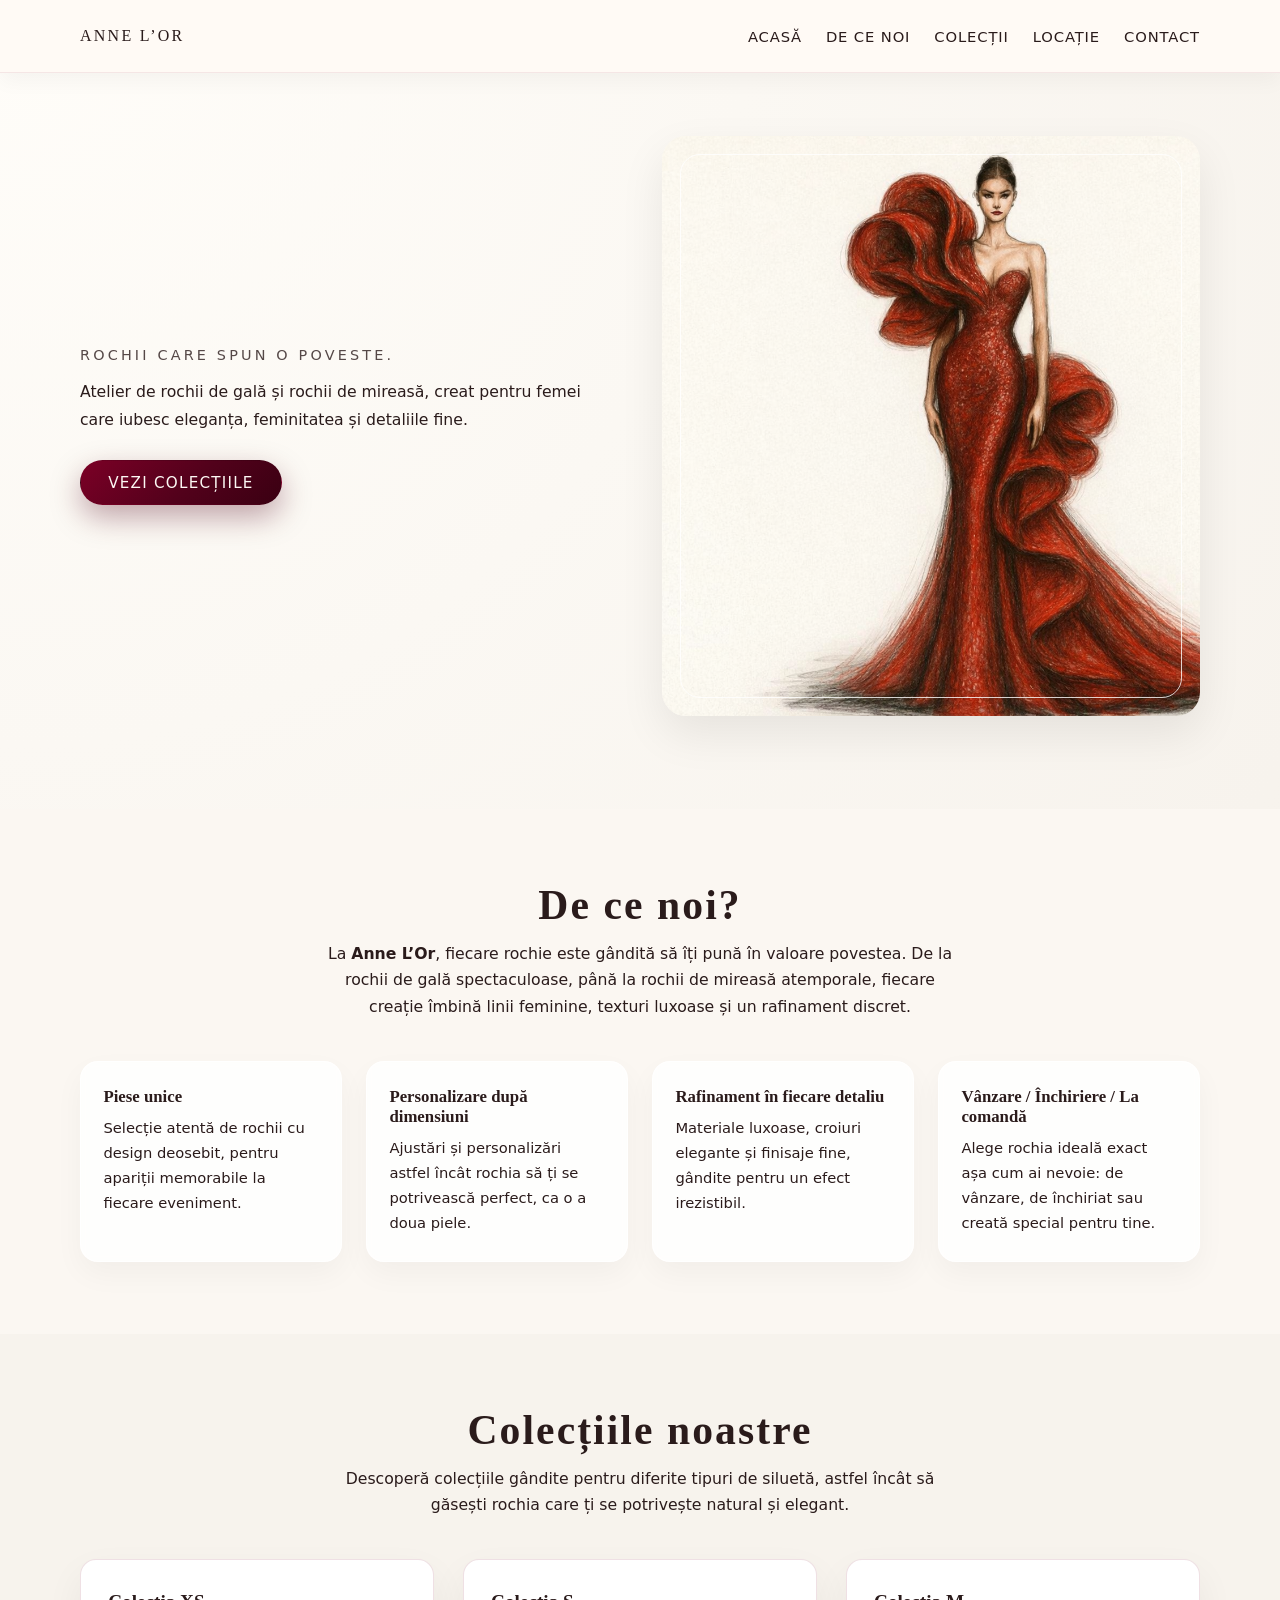
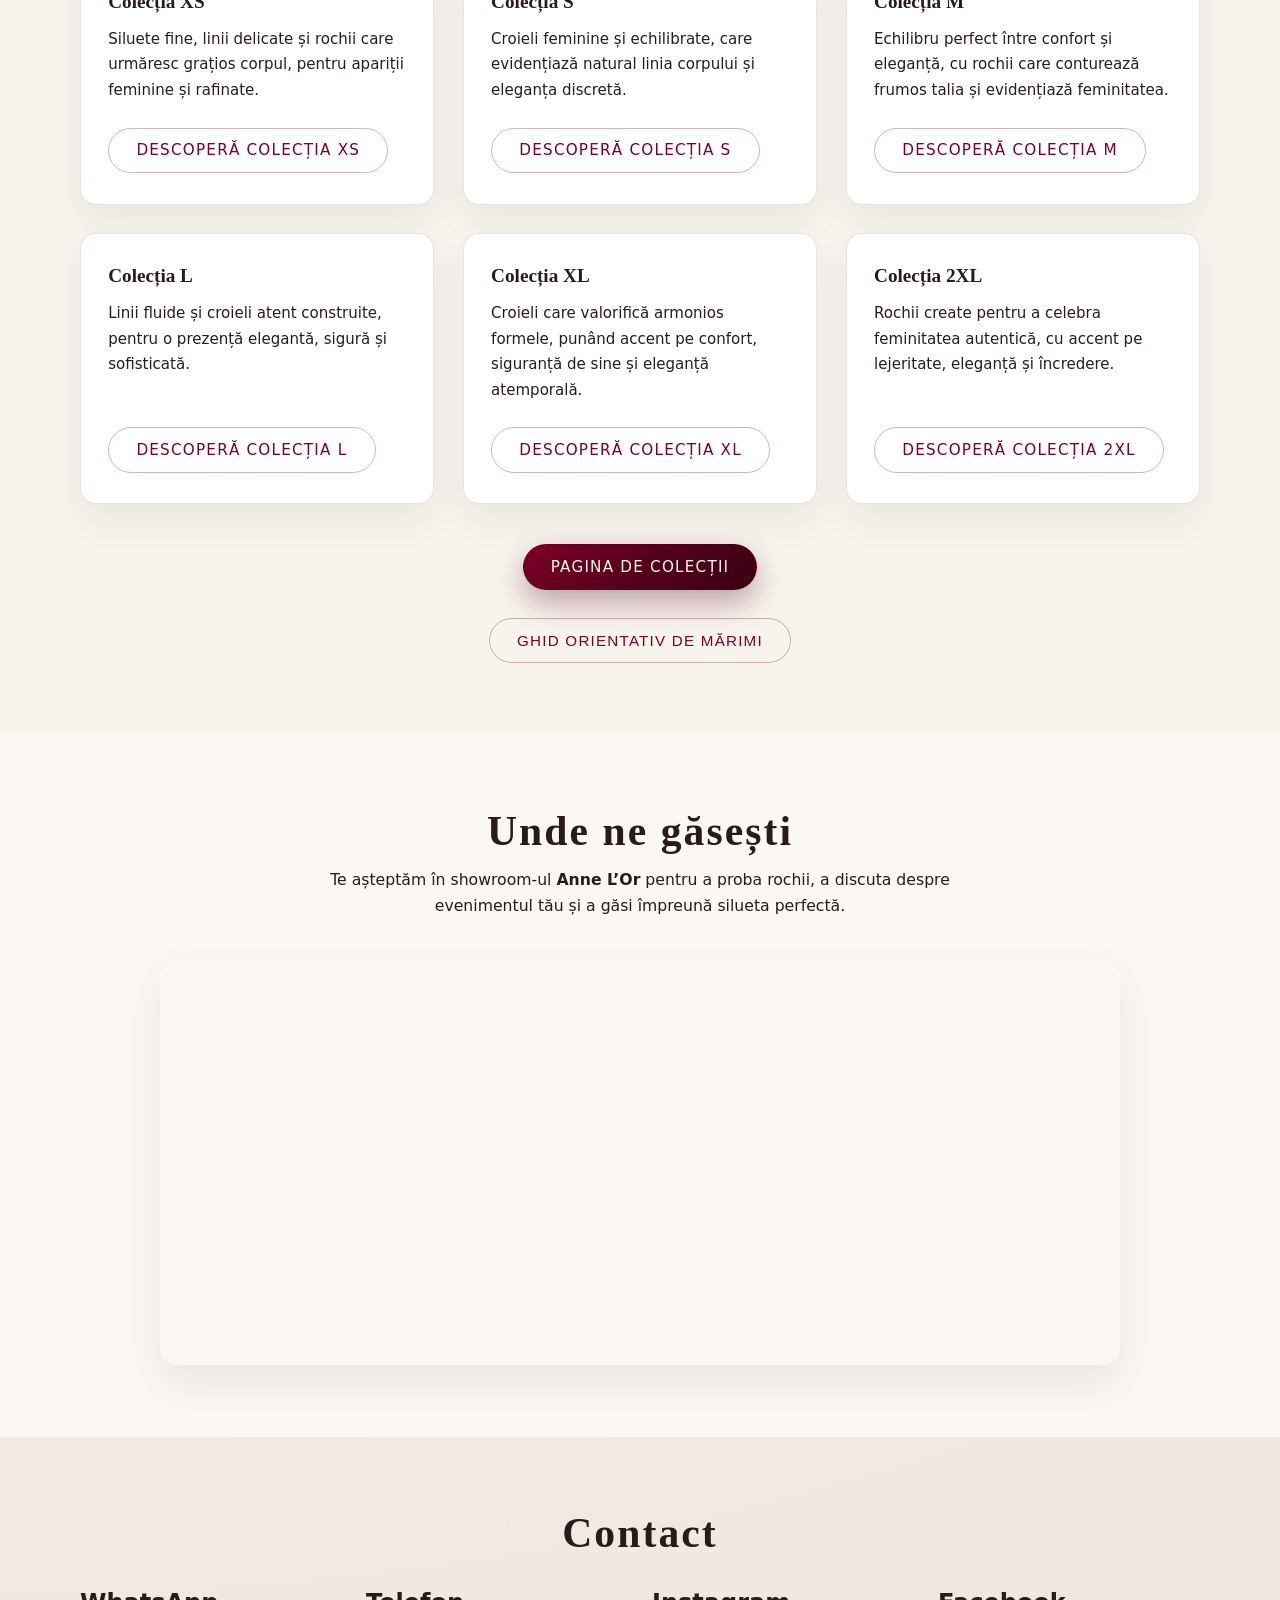
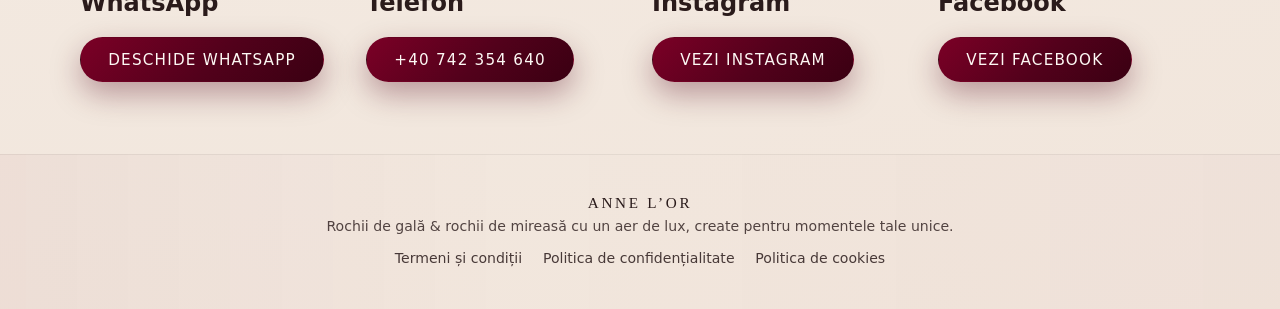
==== commit b5d9c127: "Add legal terms" ====
--- a/index.html
+++ b/index.html
@@ -124,7 +124,7 @@
           <article class="card">
             <h3 class="card-title">Colecția  S</h3>
             <p class="card-text">
-              Siluete fine, linii delicate și rochii care urmăresc grațios corpul, pentru apariții feminine și rafinate.
+              Croieli feminine și echilibrate, care evidențiază natural linia corpului și eleganța discretă.
             </p>
             <a
               href="https://plum-custard-043.notion.site/Colectia-S-3253828098db8049b44ec9ca3bed99fa?source=copy_link"
@@ -156,7 +156,7 @@
            <article class="card">
             <h3 class="card-title">Colecția  L</h3>
             <p class="card-text">
-              Echilibru perfect între confort și eleganță, cu rochii care conturează frumos talia și evidențiază feminitatea.
+              Linii fluide și croieli atent construite, pentru o prezență elegantă, sigură și sofisticată.
             </p>
             <a
               href="https://plum-custard-043.notion.site/Colectia-L-3253828098db8070a6b0c9105418d3b8?source=copy_link"
@@ -188,7 +188,7 @@
           <article class="card">
             <h3 class="card-title">Colecția 2XL</h3>
             <p class="card-text">
-              Croieli care valorifică armonios formele, punând accent pe confort, siguranță de sine și eleganță atemporală.
+              Rochii create pentru a celebra feminitatea autentică, cu accent pe lejeritate, eleganță și încredere.
             </p>
             <a
               href="https://plum-custard-043.notion.site/Colectia-XXL-3253828098db80048d51fcc8d6d86377?source=copy_link"
@@ -310,6 +310,13 @@
       <p class="footer-brand">Anne L’Or</p>
       <p class="footer-text">Rochii de gală & rochii de mireasă cu un aer de lux, create pentru momentele tale unice.</p>
     </div>
+
+    <div class="footer-links">
+      <a href="/termeni-si-conditii.html">Termeni și condiții</a>
+      <a href="/politica-confidentialitate.html">Politica de confidențialitate</a>
+      <a href="/politica-cookies.html">Politica de cookies</a>
+    </div>
+  </div>
   </footer>
 
   <script src="script.js"></script>
--- a/style.css
+++ b/style.css
@@ -780,5 +780,24 @@
       }
     }
 
+    .footer-links {
+      margin-top: 1rem;
+      display: flex;
+      flex-wrap: wrap;
+      justify-content: center;
+      gap: 0.8rem 1.3rem;
+    }
+    
+    .footer-links a {
+      font-size: 0.88rem;
+      opacity: 0.85;
+      transition: color var(--transition-fast), opacity var(--transition-fast);
+    }
+    
+    .footer-links a:hover {
+      color: var(--color-accent);
+      opacity: 1;
+    }
+
 
   
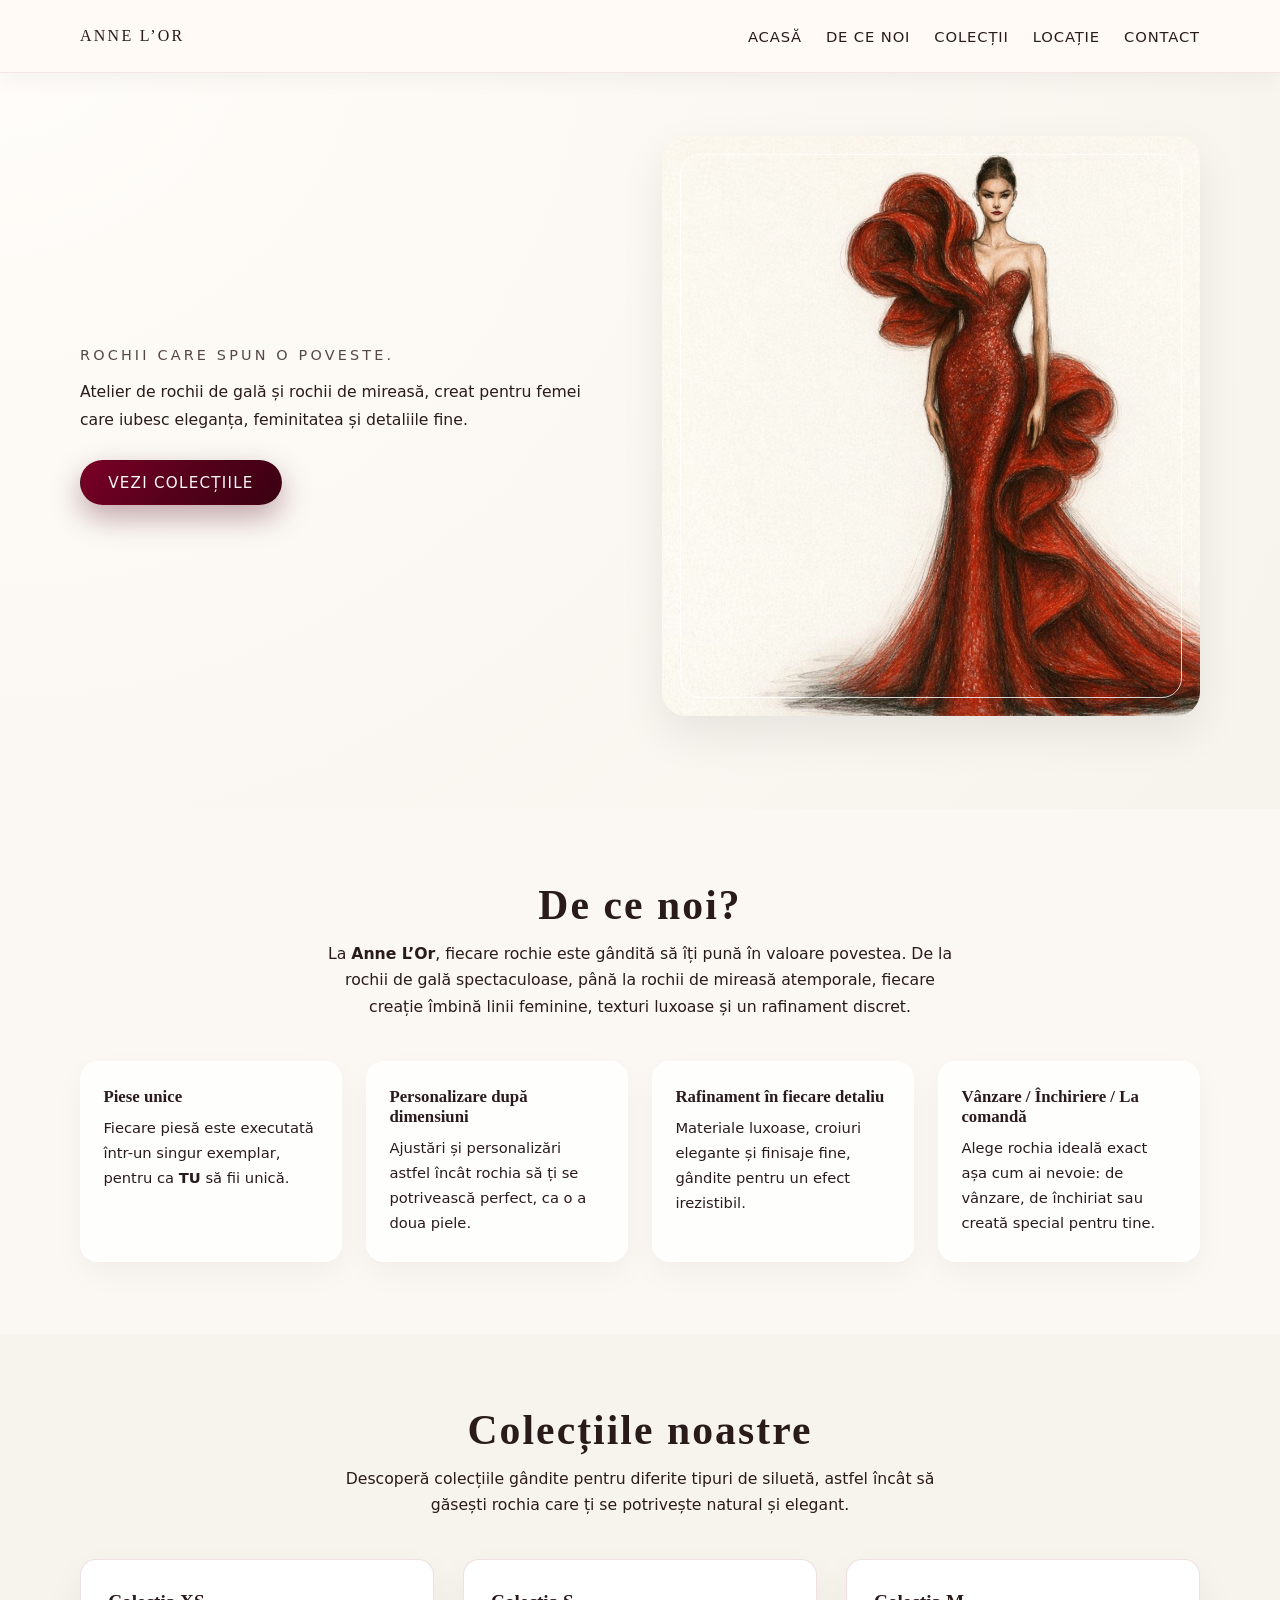
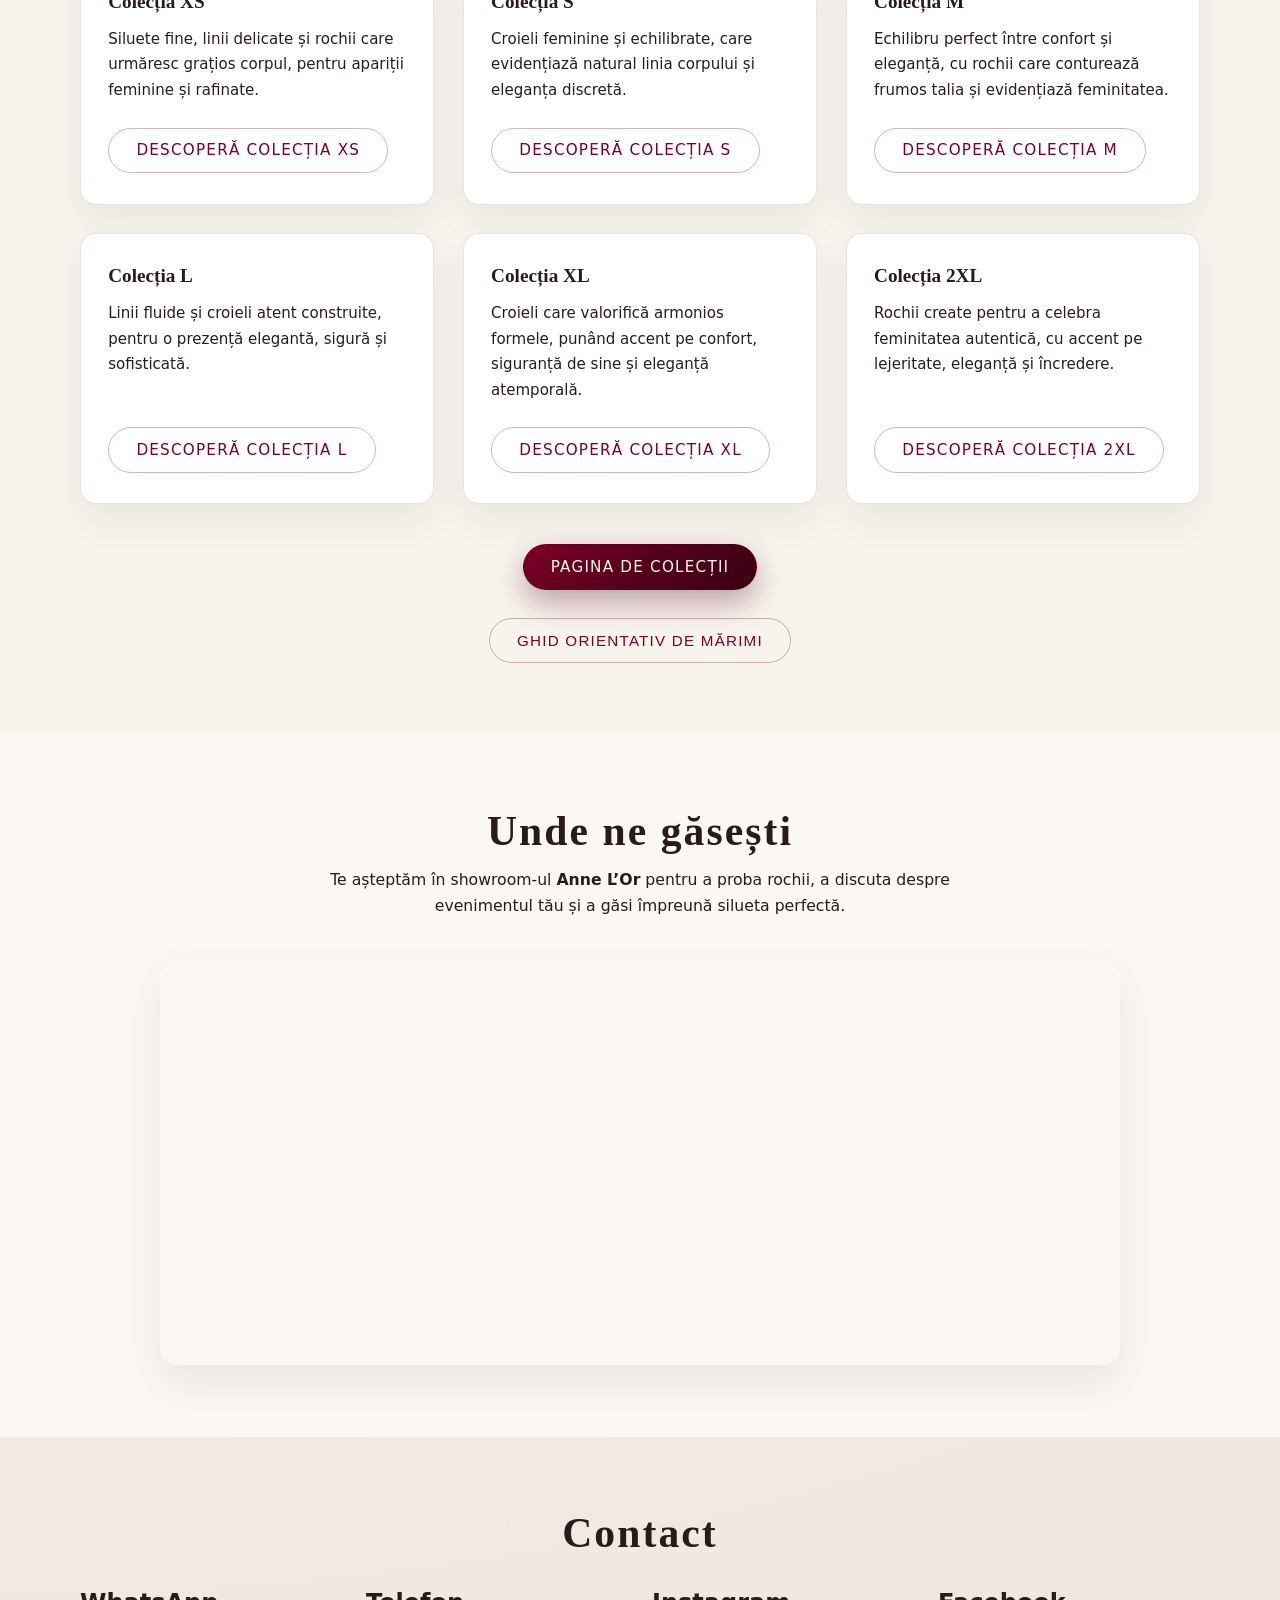
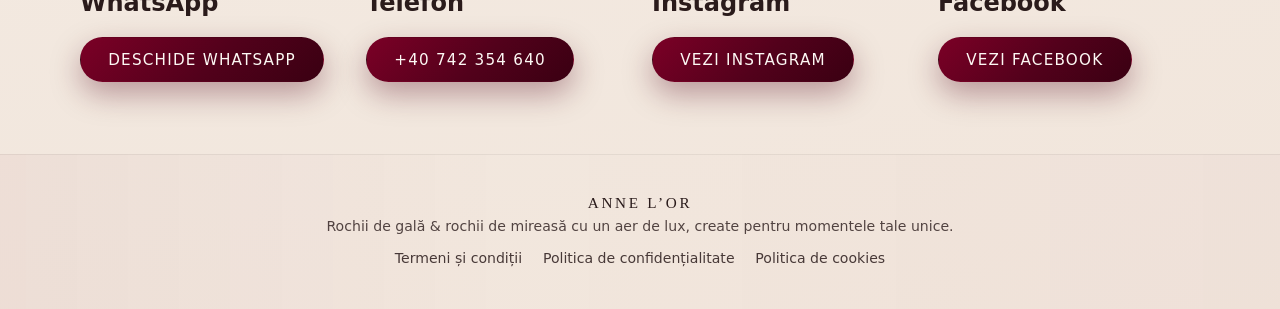
==== commit dd670897: "Add legal terms x 2" ====
--- a/index.html
+++ b/index.html
@@ -74,7 +74,7 @@
         <div class="why-grid">
           <div class="why-item">
             <h3>Piese unice</h3>
-            <p>Selecție atentă de rochii cu design deosebit, pentru apariții memorabile la fiecare eveniment.</p>
+            <p>Fiecare piesă este executată într-un singur exemplar, pentru ca <strong>TU</strong> să fii unică.</p>
           </div>
           <div class="why-item">
             <h3>Personalizare după dimensiuni</h3>
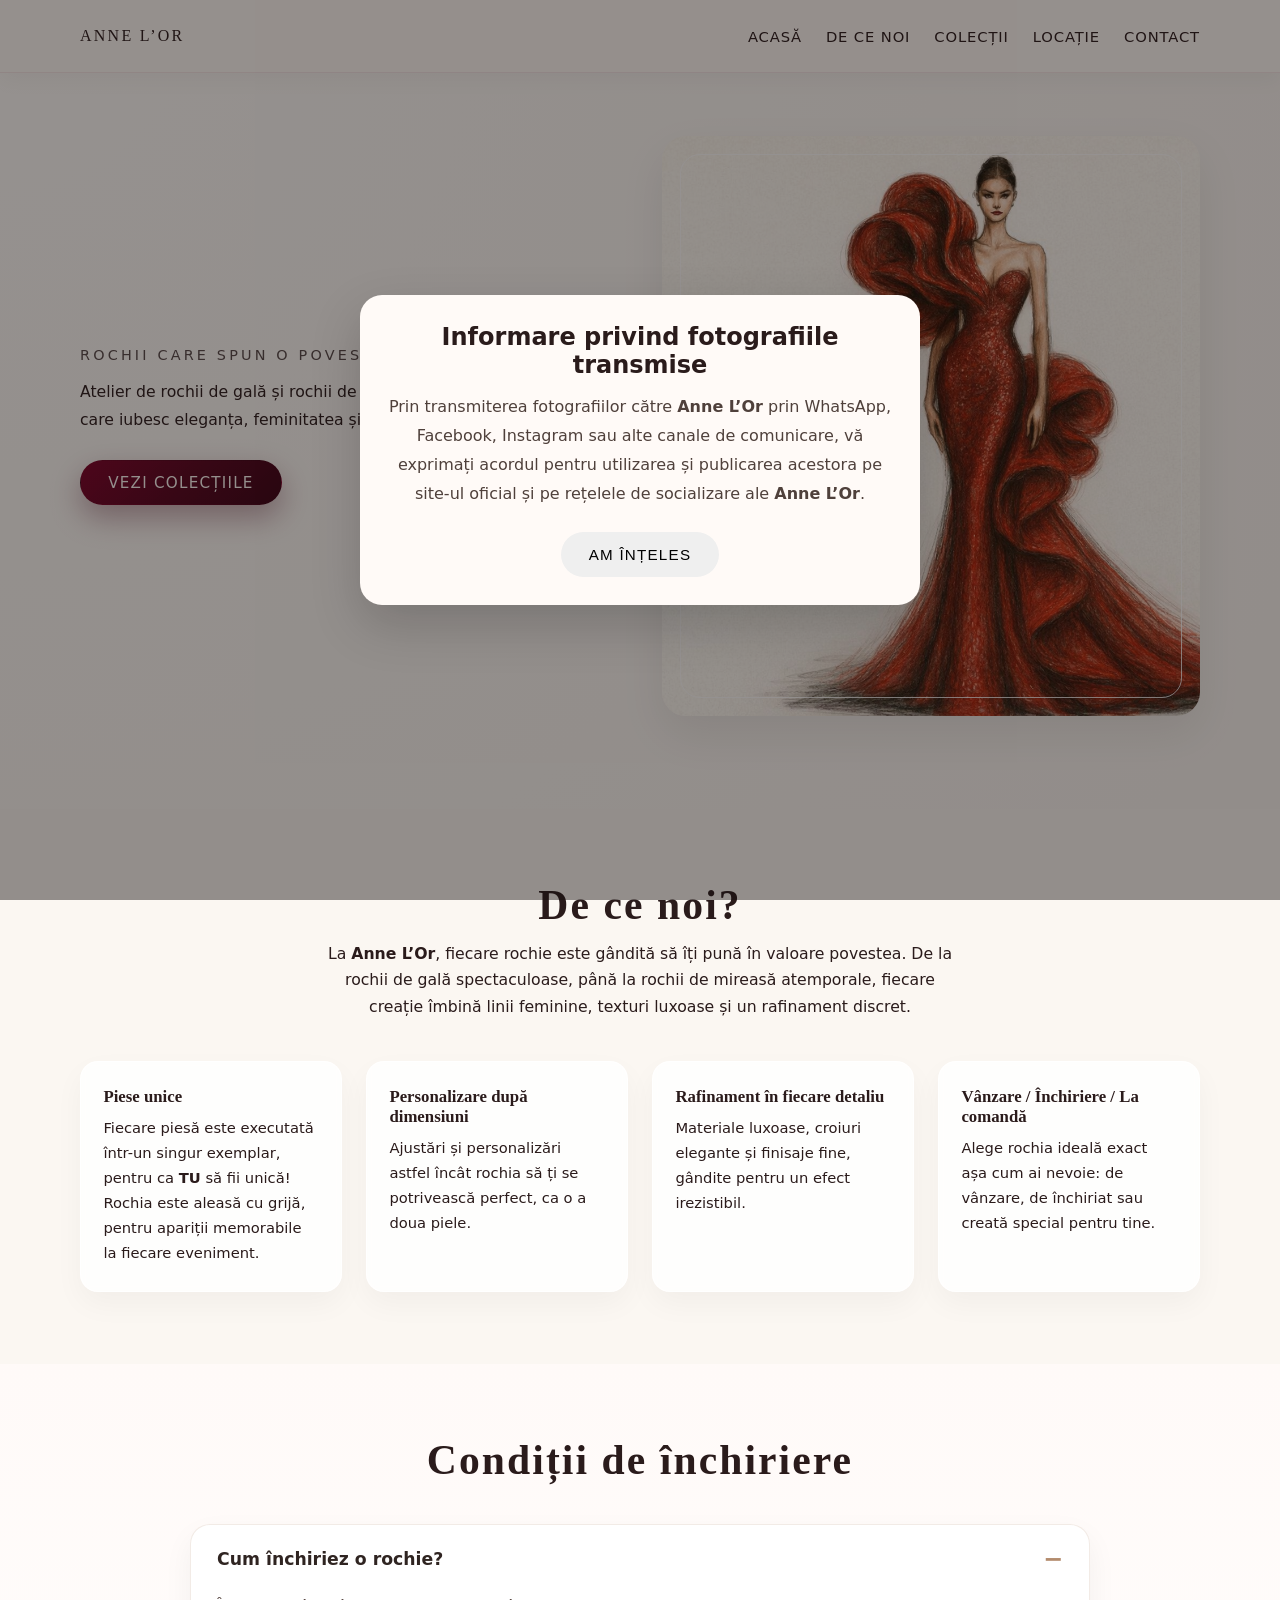
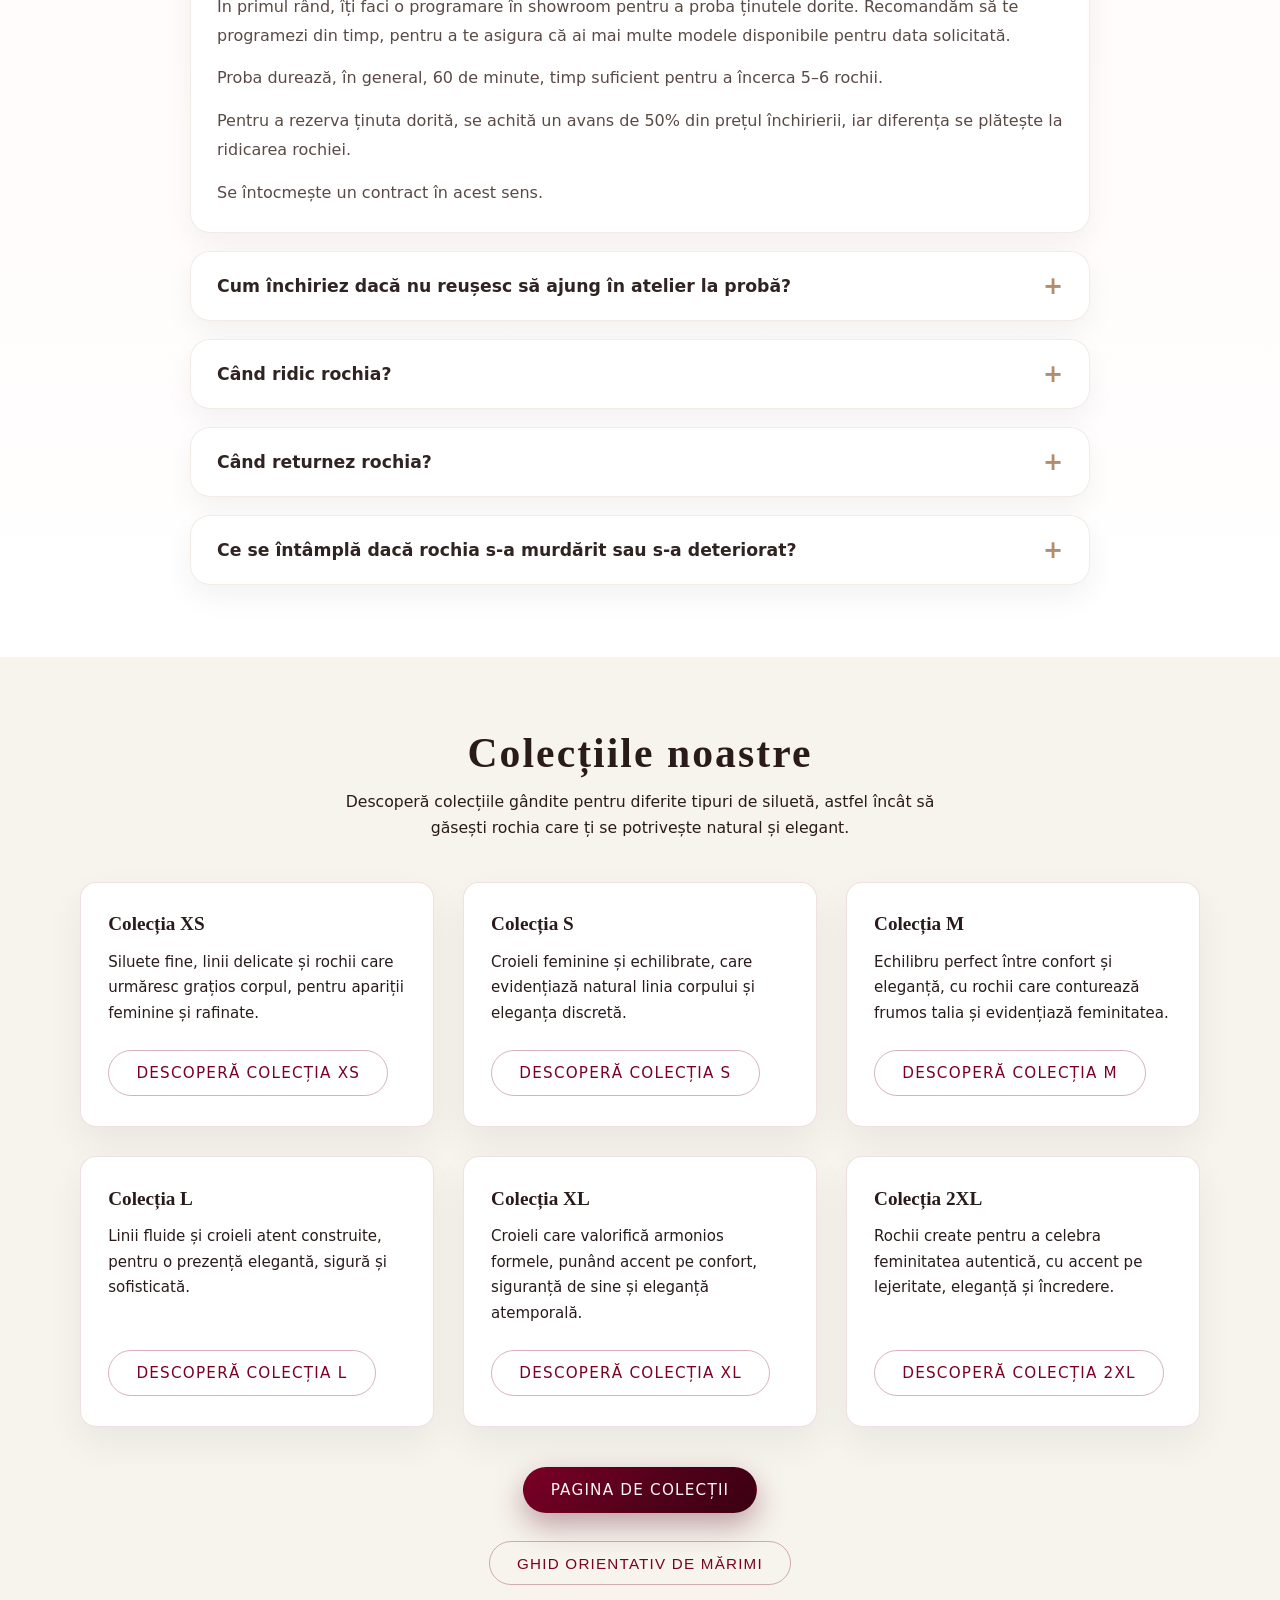
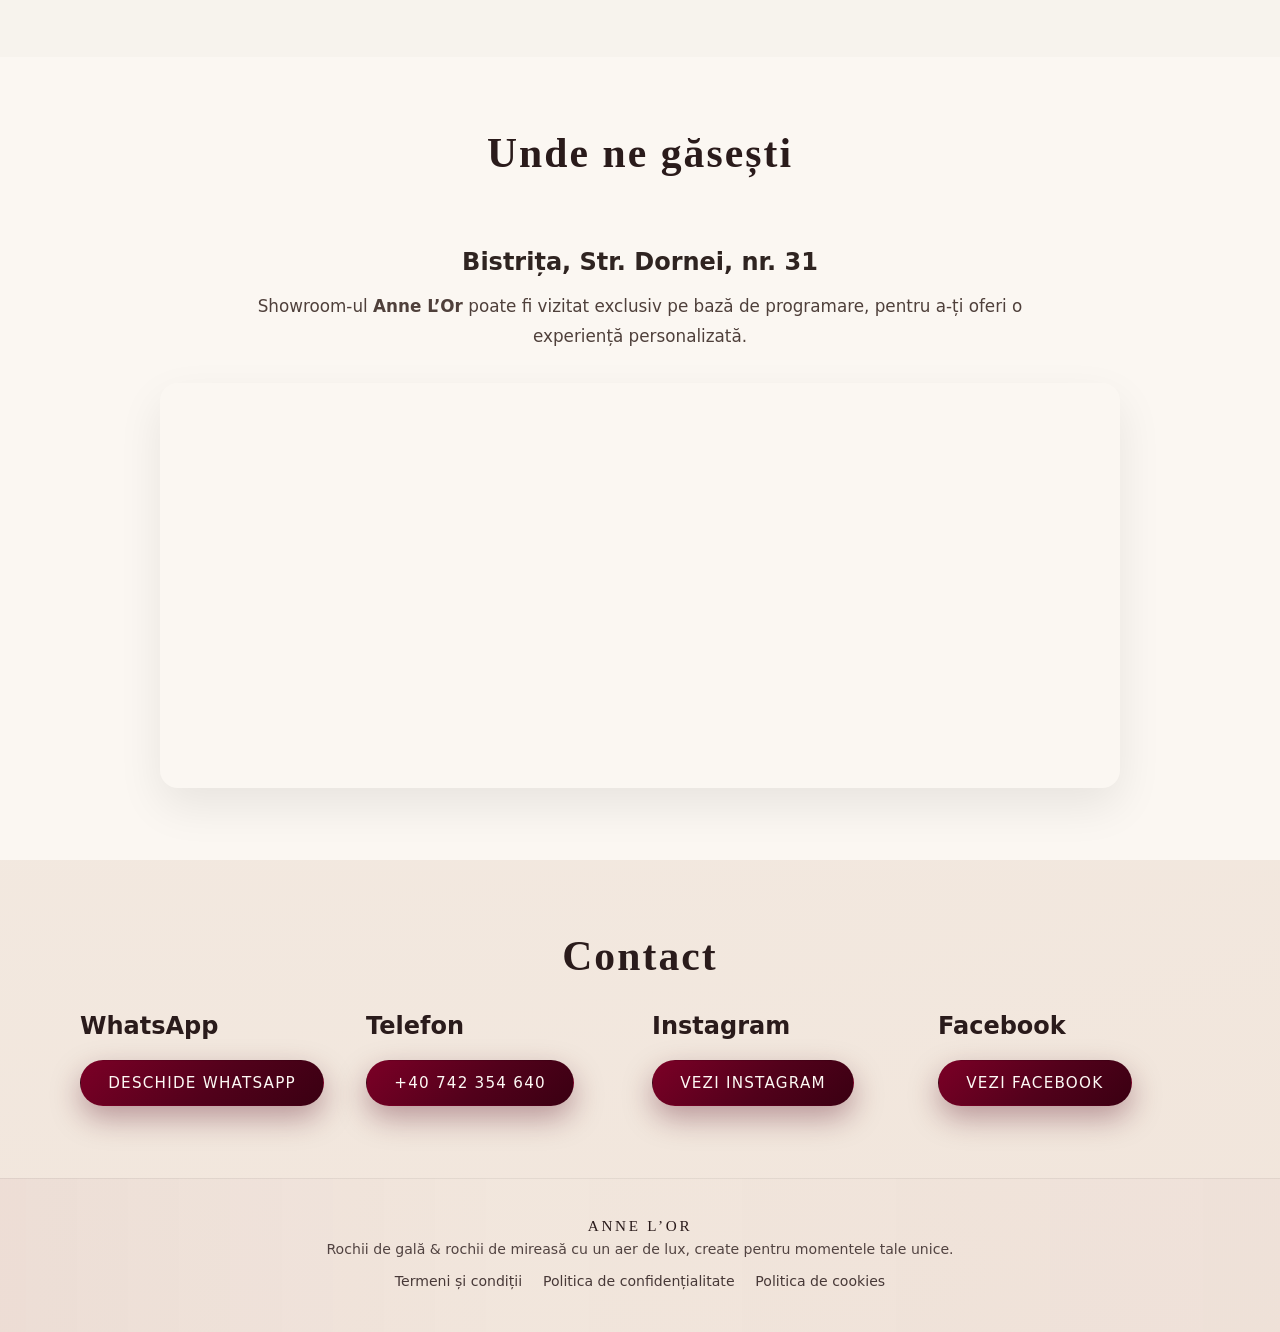
==== commit 10ba8c44: "Modificari termeni si conditii, Layout adjustments, Add lmk popup, Add ȚCum se inchiriazaȚ section" ====
--- a/index.html
+++ b/index.html
@@ -74,7 +74,7 @@
         <div class="why-grid">
           <div class="why-item">
             <h3>Piese unice</h3>
-            <p>Fiecare piesă este executată într-un singur exemplar, pentru ca <strong>TU</strong> să fii unică.</p>
+            <p>Fiecare piesă este executată într-un singur exemplar, pentru ca <strong>TU</strong> să fii unică! Rochia este aleasă cu grijă, pentru apariții memorabile la fiecare eveniment.</p>
           </div>
           <div class="why-item">
             <h3>Personalizare după dimensiuni</h3>
@@ -92,6 +92,96 @@
       </div>
     </section>
 
+    <section class="section rental-terms" id="rental-terms">
+      <div class="container">
+        <div class="rental-terms-header">
+          <h2 class="section-title">Condiții de închiriere</h2>
+        </div>
+    
+        <div class="rental-faq">
+          <details class="faq-item" open>
+            <summary>Cum închiriez o rochie?</summary>
+            <div class="faq-content">
+              <p>
+                În primul rând, îți faci o programare în showroom pentru a proba ținutele dorite.
+                Recomandăm să te programezi din timp, pentru a te asigura că ai mai multe modele disponibile pentru data solicitată.
+              </p>
+              <p>
+                Proba durează, în general, 60 de minute, timp suficient pentru a încerca 5–6 rochii.
+              </p>
+              <p>
+                Pentru a rezerva ținuta dorită, se achită un avans de 50% din prețul închirierii, iar diferența se plătește la ridicarea rochiei.
+              </p>
+              <p>Se întocmește un contract în acest sens.</p>
+            </div>
+          </details>
+    
+          <details class="faq-item">
+            <summary>Cum închiriez dacă nu reușesc să ajung în atelier la probă?</summary>
+            <div class="faq-content">
+              <p>
+                Ne contactezi telefonic și ne furnizezi câteva măsurători. Nu te îngrijora, te ajutăm noi cu îndrumări în acest sens.
+              </p>
+              <p>
+                Verificăm apoi pe manechin produsul dorit, astfel încât să ne asigurăm că ți se potrivește.
+              </p>
+              <p>
+                Încheiem un contract pe care ți-l trimitem prin email sau WhatsApp și pe care îl așteptăm înapoi semnat și scanat.
+              </p>
+              <p>
+                Plătești un avans de 50% din prețul închirierii, iar diferența se plătește ramburs, la firma de curierat.
+              </p>
+              <p>
+                Costul livrării prin curierat este suportat de client și va fi comunicat anterior livrării.
+              </p>
+            </div>
+          </details>
+    
+          <details class="faq-item">
+            <summary>Când ridic rochia?</summary>
+            <div class="faq-content">
+              <p>
+                În săptămâna evenimentului, de regulă cu o zi înainte. Dacă soliciți livrarea prin curier, produsul va fi livrat cu 2 zile înainte de eveniment.
+              </p>
+            </div>
+          </details>
+    
+          <details class="faq-item">
+            <summary>Când returnez rochia?</summary>
+            <div class="faq-content">
+              <p>
+                A doua zi după eveniment sau în prima zi lucrătoare după eveniment.
+              </p>
+              <p>
+                Rochia <strong>nu trebuie curățată</strong>, de acest aspect ne ocupăm noi.
+              </p>
+              <p>
+                Te rugăm doar să ne returnezi toate elementele închiriate: rochia, șalul, mănușile, trena detașabilă etc., în ambalajul original  (husa de panză și umerașul de catifea).
+              </p>
+            </div>
+          </details>
+    
+          <details class="faq-item">
+            <summary>Ce se întâmplă dacă rochia s-a murdărit sau s-a deteriorat?</summary>
+            <div class="faq-content">
+              <p>
+                În condițiile unei utilizări normale, precum pete de mâncare, vin, urme de fard sau deodorant, nu este nicio problemă. Aceste situații se pot remedia la curățătorie.
+              </p>
+              <p>
+                Dacă apare o deteriorare avansată care nu poate fi rezolvată prin curățare chimică sau reparație minoră, conform contractului de închiriere, se poate imputa costul reparației.
+              </p>
+              <p>
+                Dacă rochia nu mai poate fi remediată, se facturează întregul preț de achiziție al rochiei, la valoarea de catalog.
+              </p>
+              <p>
+                Nu am avut astfel de incidente până acum și sperăm să nu fie cazul nici pe viitor.
+              </p>
+            </div>
+          </details>
+        </div>
+      </div>
+    </section>
+    
     <!-- SECȚIUNEA COLECȚIILE NOASTRE -->
     <section class="section collections" id="collections">
       <div class="container">
@@ -226,10 +316,13 @@
     <section class="section location" id="location">
       <div class="container">
         <h2 class="section-title">Unde ne găsești</h2>
-        <p class="section-intro">
-          Te așteptăm în showroom-ul <strong>Anne L’Or</strong> pentru a proba rochii, a discuta despre evenimentul tău
-          și a găsi împreună silueta perfectă.
-        </p>
+        <div class="location-intro">
+          <p class="location-address">Bistrița, Str. Dornei, nr. 31</p>
+          <p class="location-note">
+            Showroom-ul <strong>Anne L’Or</strong> poate fi vizitat exclusiv pe bază de programare, pentru a-ți oferi o experiență personalizată.
+          </p>
+        </div>
+    
 
         <div class="map-wrapper">
           <!-- Harta este responsivă: iframe-ul se adaptează automat la lățimea containerului -->
@@ -319,6 +412,22 @@
   </div>
   </footer>
 
+   <!-- popup informare fotografii -->
+   <div class="consent-modal" id="photo-consent-modal" aria-hidden="true">
+    <div class="consent-box" role="dialog" aria-modal="true" aria-labelledby="consent-title">
+      <h3 id="consent-title">Informare privind fotografiile transmise</h3>
+      <p>
+        Prin transmiterea fotografiilor către <strong>Anne L’Or</strong> prin WhatsApp, Facebook, Instagram sau alte canale de comunicare,
+        vă exprimați acordul pentru utilizarea și publicarea acestora pe site-ul oficial și pe rețelele de socializare ale
+        <strong>Anne L’Or</strong>.
+      </p>
+
+      <div class="consent-actions">
+        <button type="button" class="btn btn-ghost" id="close-consent-modal">Am înțeles</button>
+      </div>
+    </div>
+  </div>
+
   <script src="script.js"></script>
 </body>
 </html>
--- a/style.css
+++ b/style.css
@@ -799,5 +799,171 @@
       opacity: 1;
     }
 
+    .rental-terms {
+      background: linear-gradient(to bottom, #fffaf8, #ffffff);
+    }
+    
+    .rental-terms-header {
+      max-width: 760px;
+      margin: 0 auto 40px;
+      text-align: center;
+    }
+    
+    .rental-faq {
+      max-width: 900px;
+      margin: 0 auto;
+      display: grid;
+      gap: 18px;
+    }
+    
+    .faq-item {
+      background: rgba(255, 255, 255, 0.9);
+      border: 1px solid rgba(180, 146, 117, 0.18);
+      border-radius: 20px;
+      overflow: hidden;
+      box-shadow: 0 12px 30px rgba(0, 0, 0, 0.05);
+      transition: transform 0.25s ease, box-shadow 0.25s ease;
+    }
+    
+    .faq-item:hover {
+      transform: translateY(-2px);
+      box-shadow: 0 18px 36px rgba(0, 0, 0, 0.08);
+    }
+    
+    .faq-item summary {
+      list-style: none;
+      cursor: pointer;
+      padding: 22px 26px;
+      font-size: 1.08rem;
+      font-weight: 600;
+      color: #2f2421;
+      display: flex;
+      align-items: center;
+      justify-content: space-between;
+      gap: 20px;
+    }
+    
+    .faq-item summary::-webkit-details-marker {
+      display: none;
+    }
+    
+    .faq-item summary::after {
+      content: "+";
+      font-size: 1.5rem;
+      line-height: 1;
+      color: #b38b6d;
+      transition: transform 0.2s ease;
+    }
+    
+    .faq-item[open] summary::after {
+      content: "−";
+    }
+    
+    .faq-content {
+      padding: 0 26px 24px;
+      color: #5a4a45;
+    }
+    
+    .faq-content p {
+      margin: 0 0 14px;
+      line-height: 1.8;
+    }
+    
+    .faq-content p:last-child {
+      margin-bottom: 0;
+    }
+    
+    @media (max-width: 768px) {
+      .faq-item summary {
+        padding: 18px 18px;
+        font-size: 1rem;
+      }
+    
+      .faq-content {
+        padding: 0 18px 20px;
+      }
+    }
+    .location-intro {
+      text-align: center;
+      max-width: 860px;
+      margin: 0 auto 32px;
+    }
+    
+    .location-address {
+      font-size: 1.5rem;
+      font-weight: 700;
+      line-height: 1.3;
+      margin: 70px 0 12px;
+      color: #2f2421;
+    }
+    
+    .location-note {
+      font-size: 1.05rem;
+      line-height: 1.8;
+      margin: 0;
+      color: #4f403b;
+    }
 
+    .consent-modal {
+      position: fixed;
+      inset: 0;
+      background: rgba(22, 14, 14, 0.45);
+      display: flex;
+      align-items: center;
+      justify-content: center;
+      padding: 20px;
+      opacity: 0;
+      visibility: hidden;
+      pointer-events: none;
+      transition: opacity 0.25s ease, visibility 0.25s ease;
+      z-index: 9999;
+    }
+    
+    .consent-modal.active {
+      opacity: 1;
+      visibility: visible;
+      pointer-events: auto;
+    }
+    
+    .consent-box {
+      width: min(560px, 100%);
+      background: #fffaf7;
+      border-radius: 22px;
+      padding: 28px;
+      box-shadow: 0 20px 50px rgba(0, 0, 0, 0.18);
+      text-align: center;
+    }
+    
+    .consent-box h3 {
+      margin: 0 0 14px;
+      font-size: 1.5rem;
+    }
+    
+    .consent-box p {
+      margin: 0;
+      line-height: 1.8;
+      color: #4f403b;
+    }
+    
+    .consent-actions {
+      display: flex;
+      justify-content: center;
+      gap: 12px;
+      margin-top: 24px;
+      flex-wrap: wrap;
+    }
+    
+    @media (max-width: 640px) {
+      .consent-box {
+        padding: 22px 18px;
+      }
+    
+      .consent-actions {
+        flex-direction: column;
+      }
+    
+      .consent-actions .btn {
+        width: 100%;
+      }
+    }
   
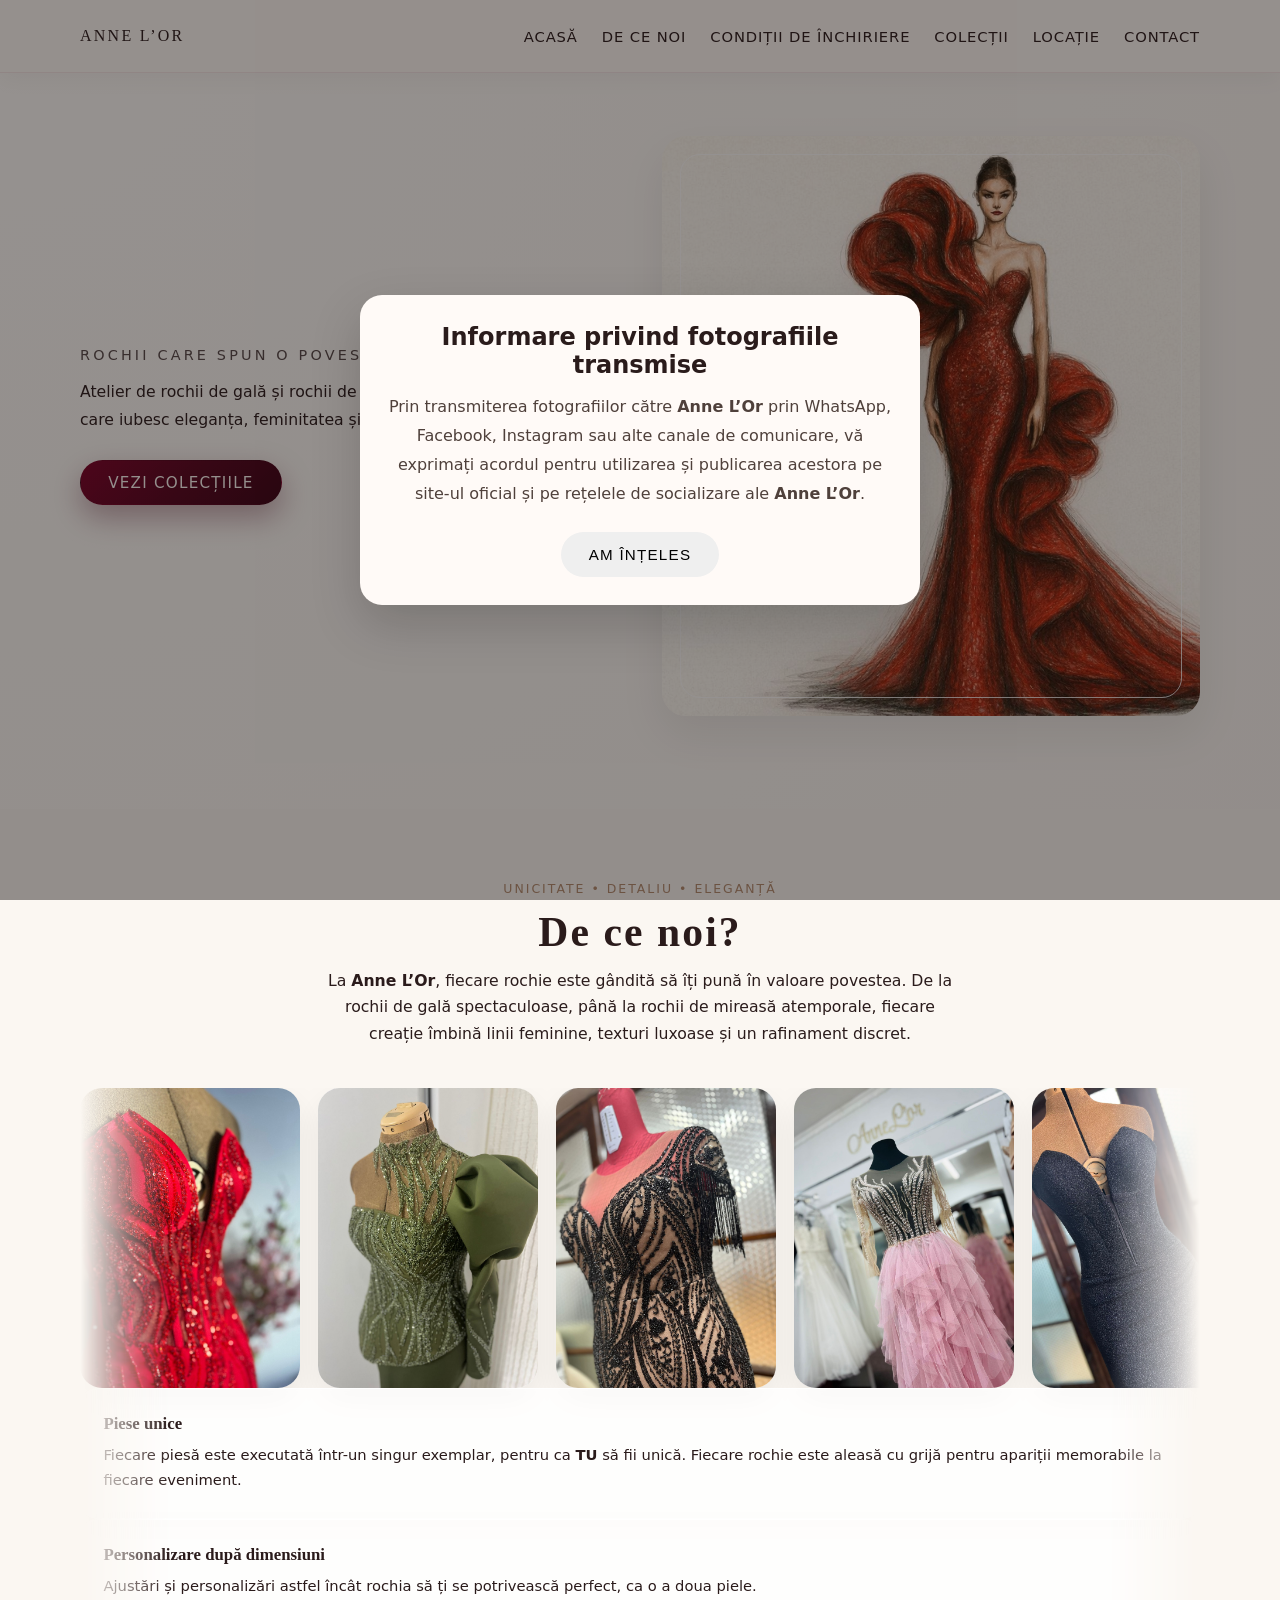
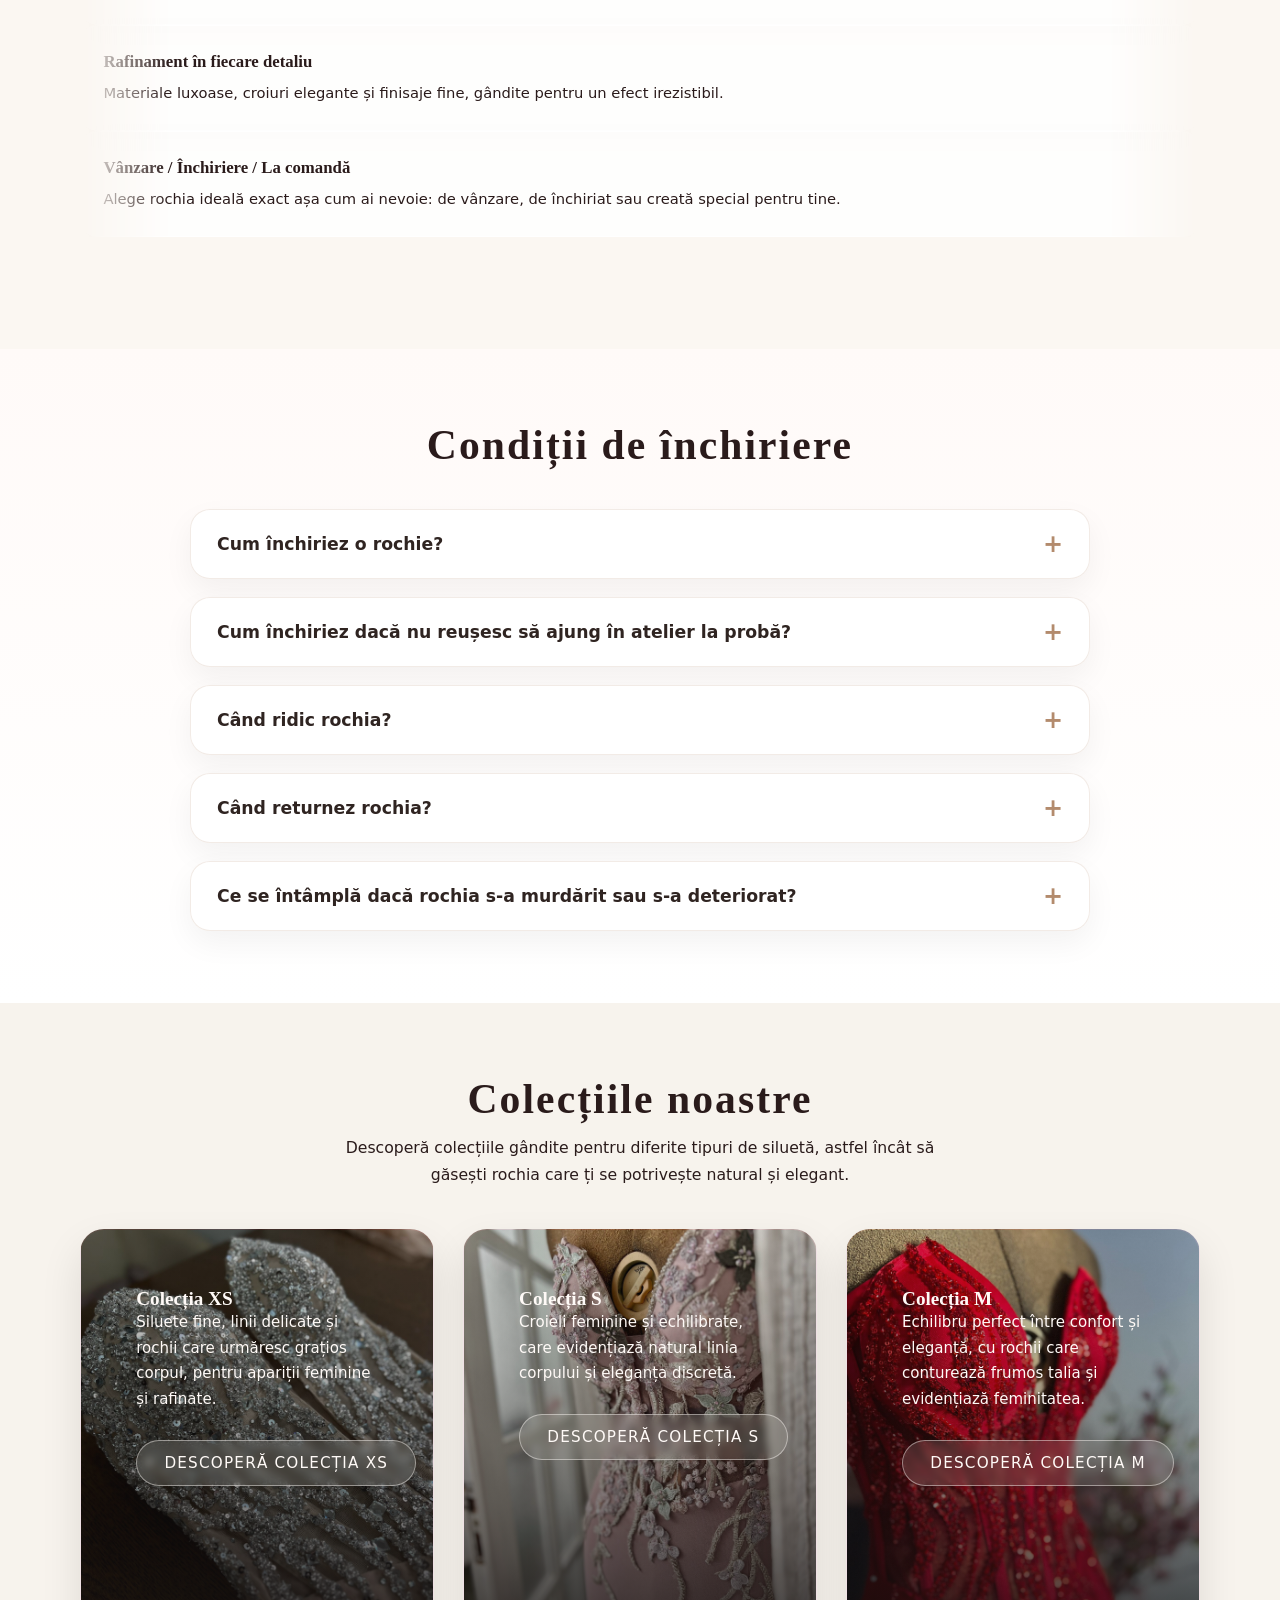
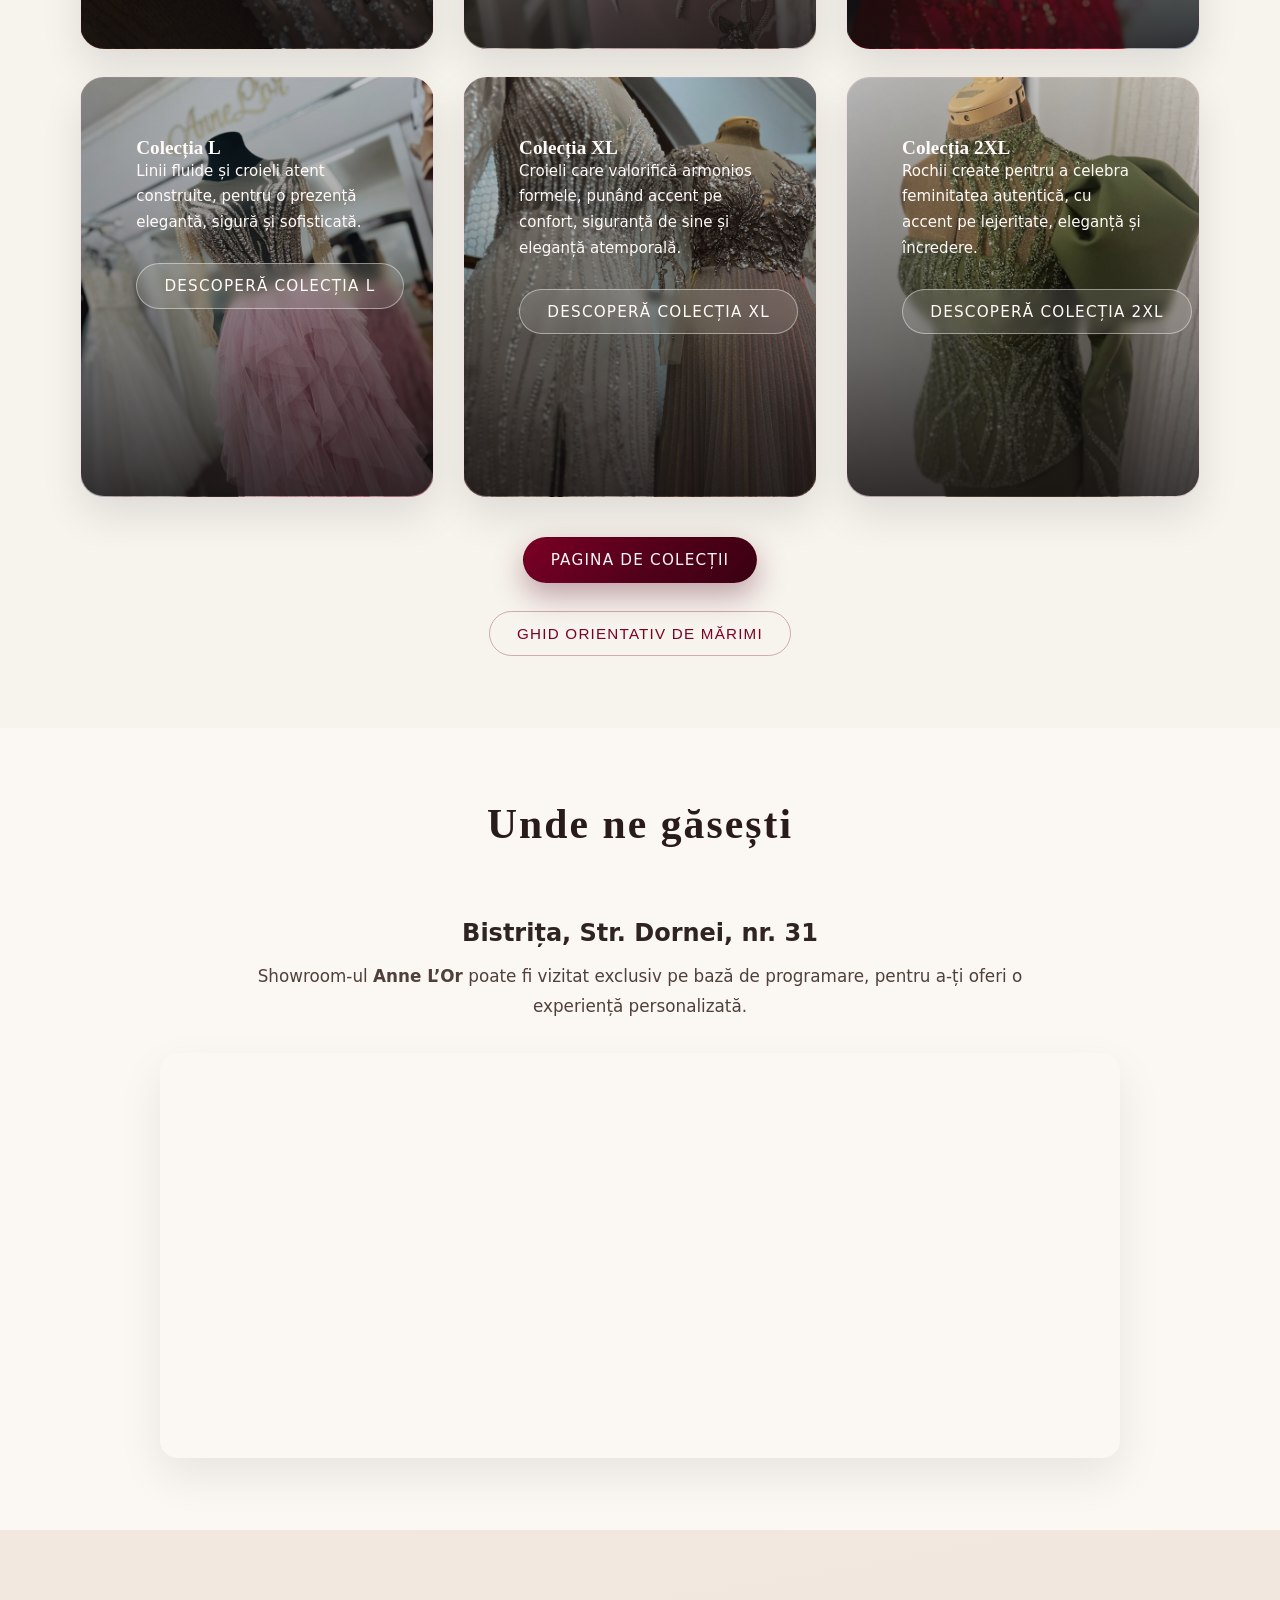
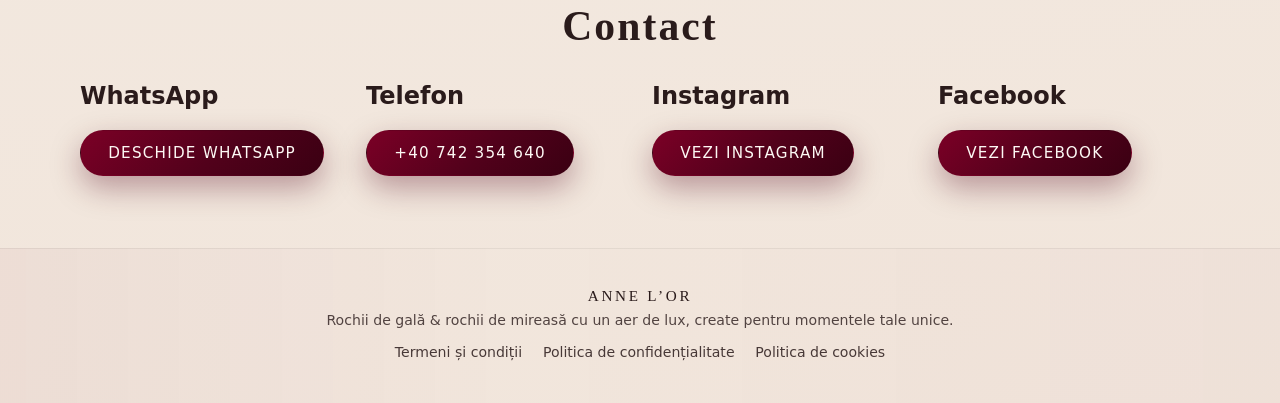
==== commit c49e404f: "Add img gallery" ====
--- a/index.html
+++ b/index.html
@@ -11,15 +11,16 @@
   <nav class="site-nav">
     <div class="container nav-inner">
       <a href="#top" class="nav-brand">Anne L’Or</a>
-  
+
       <ul class="nav-links desktop-nav">
         <li><a href="#top">Acasă</a></li>
         <li><a href="#why-us">De ce noi</a></li>
+        <li><a href="#rental-terms">Condiții de închiriere</a></li>
         <li><a href="#collections">Colecții</a></li>
         <li><a href="#location">Locație</a></li>
         <li><a href="#contact">Contact</a></li>
       </ul>
-  
+
       <button
         class="nav-toggle"
         id="nav-toggle"
@@ -33,31 +34,31 @@
         <span></span>
       </button>
     </div>
-  
+
     <div class="mobile-menu" id="mobile-menu">
       <ul class="mobile-menu-links">
         <li><a href="#top">Acasă</a></li>
         <li><a href="#why-us">De ce noi</a></li>
+        <li><a href="#rental-terms">Condiții de închiriere</a></li>
         <li><a href="#collections">Colecții</a></li>
         <li><a href="#location">Locație</a></li>
         <li><a href="#contact">Contact</a></li>
       </ul>
     </div>
   </nav>
-  
+
   <!-- HERO SECTION -->
   <header class="hero" id="top">
     <div class="hero-content">
       <div class="hero-text">
         <p class="hero-tagline">Rochii care spun o poveste.</p>
-        <!-- <h1 class="hero-title">Anne L’Or</h1> -->
         <p class="hero-subtitle">
           Atelier de rochii de gală și rochii de mireasă, creat pentru femei care iubesc eleganța, feminitatea și detaliile fine.
         </p>
         <a href="#collections" class="btn primary-btn">Vezi colecțiile</a>
       </div>
       <div class="hero-image-wrapper">
-        <img src="ImageTooLarge.png" alt="Rochie de gală elegantă Anne L’or" class="hero-image">
+        <img src="ImageTooLarge.png" alt="Rochie de gală elegantă Anne L’Or" class="hero-image">
       </div>
     </div>
   </header>
@@ -66,15 +67,43 @@
     <!-- SECȚIUNEA DE CE NOI -->
     <section class="section why-us" id="why-us">
       <div class="container">
+        <p class="section-kicker">Unicitate • Detaliu • Eleganță</p>
         <h2 class="section-title">De ce noi?</h2>
+
         <p class="section-intro">
           La <strong>Anne L’Or</strong>, fiecare rochie este gândită să îți pună în valoare povestea. De la rochii de gală spectaculoase,
           până la rochii de mireasă atemporale, fiecare creație îmbină linii feminine, texturi luxoase și un rafinament discret.
         </p>
-        <div class="why-grid">
+
+        <div class="luxury-marquee">
+          <div class="luxury-marquee-track">
+            <div class="luxury-slide"><img src="Img2.jpeg" alt="Detaliu rochie roșie cu paiete"></div>
+            <div class="luxury-slide"><img src="Img3.jpeg" alt="Detaliu rochii elegante Anne L’Or"></div>
+            <div class="luxury-slide"><img src="Img4.jpeg" alt="Rochie neagră cu glitter"></div>
+            <div class="luxury-slide"><img src="Img5.jpeg" alt="Detaliu rochie neagră elegantă"></div>
+            <div class="luxury-slide"><img src="Img6.jpeg" alt="Detaliu rochie neagră elegantă"></div>
+            <div class="luxury-slide"><img src="Img13.jpeg" alt="Detaliu rochie neagră elegantă"></div>
+            <div class="luxury-slide"><img src="Img7.jpeg" alt="Detaliu mânecă cu pietre"></div>
+            <div class="luxury-slide"><img src="Img8.jpeg" alt="Detaliu rochie roz cu perle"></div>
+            <div class="luxury-slide"><img src="Img9.jpeg" alt="Rochie elegantă Anne L’Or"></div>
+            <div class="luxury-slide"><img src="Img10.jpeg" alt="Detaliu rochii premium Anne L’Or"></div>
+            <div class="luxury-slide"><img src="Img11.jpeg" alt="Detaliu rochie roșie premium"></div>
+            <div class="luxury-slide"><img src="Img12.jpeg" alt="Detaliu broderie florală roz"></div>
+
+            <div class="luxury-slide"><img src="Img1.jpeg" alt=""></div>
+            <div class="luxury-slide"><img src="Img2.jpeg" alt=""></div>
+            <div class="luxury-slide"><img src="Img3.jpeg" alt=""></div>
+            <div class="luxury-slide"><img src="Img4.jpeg" alt=""></div>
+            <div class="luxury-slide"><img src="Img5.jpeg" alt=""></div>
+            <div class="luxury-slide"><img src="Img6.jpeg" alt=""></div>
+            <div class="luxury-slide"><img src="Img7.jpeg" alt=""></div>
+            <div class="luxury-slide"><img src="Img8.jpeg" alt=""></div>
+            <div class="luxury-slide"><img src="Img9.jpeg" alt=""></div>
+            <div class="luxury-slide"><img src="Img10.jpeg" alt=""></div>
+          </div>
           <div class="why-item">
             <h3>Piese unice</h3>
-            <p>Fiecare piesă este executată într-un singur exemplar, pentru ca <strong>TU</strong> să fii unică! Rochia este aleasă cu grijă, pentru apariții memorabile la fiecare eveniment.</p>
+            <p>Fiecare piesă este executată într-un singur exemplar, pentru ca <strong>TU</strong> să fii unică. Fiecare rochie este aleasă cu grijă pentru apariții memorabile la fiecare eveniment.</p>
           </div>
           <div class="why-item">
             <h3>Personalizare după dimensiuni</h3>
@@ -92,14 +121,15 @@
       </div>
     </section>
 
+    <!-- SECȚIUNEA CONDIȚII DE ÎNCHIRIERE -->
     <section class="section rental-terms" id="rental-terms">
       <div class="container">
         <div class="rental-terms-header">
           <h2 class="section-title">Condiții de închiriere</h2>
         </div>
-    
+
         <div class="rental-faq">
-          <details class="faq-item" open>
+          <details class="faq-item" closed>
             <summary>Cum închiriez o rochie?</summary>
             <div class="faq-content">
               <p>
@@ -115,7 +145,7 @@
               <p>Se întocmește un contract în acest sens.</p>
             </div>
           </details>
-    
+
           <details class="faq-item">
             <summary>Cum închiriez dacă nu reușesc să ajung în atelier la probă?</summary>
             <div class="faq-content">
@@ -136,7 +166,7 @@
               </p>
             </div>
           </details>
-    
+
           <details class="faq-item">
             <summary>Când ridic rochia?</summary>
             <div class="faq-content">
@@ -145,7 +175,7 @@
               </p>
             </div>
           </details>
-    
+
           <details class="faq-item">
             <summary>Când returnez rochia?</summary>
             <div class="faq-content">
@@ -156,11 +186,11 @@
                 Rochia <strong>nu trebuie curățată</strong>, de acest aspect ne ocupăm noi.
               </p>
               <p>
-                Te rugăm doar să ne returnezi toate elementele închiriate: rochia, șalul, mănușile, trena detașabilă etc., în ambalajul original  (husa de panză și umerașul de catifea).
+                Te rugăm doar să ne returnezi toate elementele închiriate: rochia, șalul, mănușile, trena detașabilă etc., în ambalajul original (husa de pânză și umerașul de catifea).
               </p>
             </div>
           </details>
-    
+
           <details class="faq-item">
             <summary>Ce se întâmplă dacă rochia s-a murdărit sau s-a deteriorat?</summary>
             <div class="faq-content">
@@ -181,153 +211,161 @@
         </div>
       </div>
     </section>
-    
+
     <!-- SECȚIUNEA COLECȚIILE NOASTRE -->
-    <section class="section collections" id="collections">
-      <div class="container">
-        <div class="collections-header">
-          <h2 class="section-title">Colecțiile noastre</h2>
-          <p class="section-intro">
-            Descoperă colecțiile gândite pentru diferite tipuri de siluetă, astfel încât să găsești rochia care ți se potrivește
-            natural și elegant.
-          </p>
-        </div>
-
-        <div class="cards-grid">
-          <!-- Card XS -->
-          <article class="card">
-            <h3 class="card-title">Colecția XS</h3>
-            <p class="card-text">
-              Siluete fine, linii delicate și rochii care urmăresc grațios corpul, pentru apariții feminine și rafinate.
-            </p>
-            <a
-              href="https://plum-custard-043.notion.site/Colectia-XS-3253828098db80d988f7f95b5c8723fc?source=copy_link"
-              class="btn ghost-btn"
-              target="_blank"
-              rel="noopener noreferrer"
-            >
-              Descoperă colecția XS
-            </a>
-          </article>
-
-          <!-- Card S -->
-          <article class="card">
-            <h3 class="card-title">Colecția  S</h3>
-            <p class="card-text">
-              Croieli feminine și echilibrate, care evidențiază natural linia corpului și eleganța discretă.
-            </p>
-            <a
-              href="https://plum-custard-043.notion.site/Colectia-S-3253828098db8049b44ec9ca3bed99fa?source=copy_link"
-              class="btn ghost-btn"
-              target="_blank"
-              rel="noopener noreferrer"
-            >
-              Descoperă colecția S
-            </a>
-          </article>
-
-          <!-- Card M -->
-          <article class="card">
-            <h3 class="card-title">Colecția M </h3>
-            <p class="card-text">
-              Echilibru perfect între confort și eleganță, cu rochii care conturează frumos talia și evidențiază feminitatea.
-            </p>
-            <a
-              href="https://plum-custard-043.notion.site/Colectia-M-3253828098db80ec8454e88bd391d409?source=copy_link"
-              class="btn ghost-btn"
-              target="_blank"
-              rel="noopener noreferrer"
-            >
-              Descoperă colecția M
-            </a>
-          </article>
-
-           <!-- Card L -->
-           <article class="card">
-            <h3 class="card-title">Colecția  L</h3>
-            <p class="card-text">
-              Linii fluide și croieli atent construite, pentru o prezență elegantă, sigură și sofisticată.
-            </p>
-            <a
-              href="https://plum-custard-043.notion.site/Colectia-L-3253828098db8070a6b0c9105418d3b8?source=copy_link"
-              class="btn ghost-btn"
-              target="_blank"
-              rel="noopener noreferrer"
-            >
-              Descoperă colecția L
-            </a>
-          </article>
-
-          <!-- Card XL -->
-          <article class="card">
-            <h3 class="card-title">Colecția XL</h3>
-            <p class="card-text">
-              Croieli care valorifică armonios formele, punând accent pe confort, siguranță de sine și eleganță atemporală.
-            </p>
-            <a
-              href="https://plum-custard-043.notion.site/Colectia-XL-3253828098db80e6bd9af92cab22da7f?source=copy_link"
-              class="btn ghost-btn"
-              target="_blank"
-              rel="noopener noreferrer"
-            >
-              Descoperă colecția XL
-            </a>
-          </article>
-        
-          <!-- Card 2XL -->
-          <article class="card">
-            <h3 class="card-title">Colecția 2XL</h3>
-            <p class="card-text">
-              Rochii create pentru a celebra feminitatea autentică, cu accent pe lejeritate, eleganță și încredere.
-            </p>
-            <a
-              href="https://plum-custard-043.notion.site/Colectia-XXL-3253828098db80048d51fcc8d6d86377?source=copy_link"
-              class="btn ghost-btn"
-              target="_blank"
-              rel="noopener noreferrer"
-            >
-              Descoperă colecția 2XL
-            </a>
-          </article>
-        </div>
-
-        <div class="collections-footer">
-          <!-- Link general către pagina cu toate colecțiile -->
-          <a
-            href="https://plum-custard-043.notion.site/Anne-L-Or-3253828098db80a0879bce4b5d71e4f3?source=copy_link"
-            class="btn primary-btn"
-            target="_blank"
-            rel="noopener noreferrer"
-          >
-            Pagina de colecții
-          </a>
-        </div>
-
-        <!-- Buton ghid de mărimi -->
-        <div class="size-guide-trigger">
-          <button class="btn ghost-btn" type="button" id="open-size-guide">
-            Ghid orientativ de mărimi
-          </button>
-        </div>
-      </div>
-    </section>
+<section class="section collections" id="collections">
+  <div class="container">
+    <div class="collections-header">
+      <h2 class="section-title">Colecțiile noastre</h2>
+      <p class="section-intro">
+        Descoperă colecțiile gândite pentru diferite tipuri de siluetă, astfel încât să găsești rochia care ți se potrivește natural și elegant.
+      </p>
+    </div>
+
+    <div class="cards-grid">
+      <article class="card collection-card collection-xs">
+        <div class="card-overlay"></div>
+        <div class="card-content">
+          <h3 class="card-title">Colecția XS</h3>
+          <p class="card-text">
+            Siluete fine, linii delicate și rochii care urmăresc grațios corpul, pentru apariții feminine și rafinate.
+          </p>
+          <a
+            href="https://plum-custard-043.notion.site/Colectia-XS-3253828098db80d988f7f95b5c8723fc?source=copy_link"
+            class="btn ghost-btn"
+            target="_blank"
+            rel="noopener noreferrer"
+          >
+            Descoperă colecția XS
+          </a>
+        </div>
+      </article>
+
+      <article class="card collection-card collection-s">
+        <div class="card-overlay"></div>
+        <div class="card-content">
+          <h3 class="card-title">Colecția S</h3>
+          <p class="card-text">
+            Croieli feminine și echilibrate, care evidențiază natural linia corpului și eleganța discretă.
+          </p>
+          <a
+            href="https://plum-custard-043.notion.site/Colectia-S-3253828098db8049b44ec9ca3bed99fa?source=copy_link"
+            class="btn ghost-btn"
+            target="_blank"
+            rel="noopener noreferrer"
+          >
+            Descoperă colecția S
+          </a>
+        </div>
+      </article>
+
+      <article class="card collection-card collection-m">
+        <div class="card-overlay"></div>
+        <div class="card-content">
+          <h3 class="card-title">Colecția M</h3>
+          <p class="card-text">
+            Echilibru perfect între confort și eleganță, cu rochii care conturează frumos talia și evidențiază feminitatea.
+          </p>
+          <a
+            href="https://plum-custard-043.notion.site/Colectia-M-3253828098db80ec8454e88bd391d409?source=copy_link"
+            class="btn ghost-btn"
+            target="_blank"
+            rel="noopener noreferrer"
+          >
+            Descoperă colecția M
+          </a>
+        </div>
+      </article>
+
+      <article class="card collection-card collection-l">
+        <div class="card-overlay"></div>
+        <div class="card-content">
+          <h3 class="card-title">Colecția L</h3>
+          <p class="card-text">
+            Linii fluide și croieli atent construite, pentru o prezență elegantă, sigură și sofisticată.
+          </p>
+          <a
+            href="https://plum-custard-043.notion.site/Colectia-L-3253828098db8070a6b0c9105418d3b8?source=copy_link"
+            class="btn ghost-btn"
+            target="_blank"
+            rel="noopener noreferrer"
+          >
+            Descoperă colecția L
+          </a>
+        </div>
+      </article>
+
+      <article class="card collection-card collection-xl">
+        <div class="card-overlay"></div>
+        <div class="card-content">
+          <h3 class="card-title">Colecția XL</h3>
+          <p class="card-text">
+            Croieli care valorifică armonios formele, punând accent pe confort, siguranță de sine și eleganță atemporală.
+          </p>
+          <a
+            href="https://plum-custard-043.notion.site/Colectia-XL-3253828098db80e6bd9af92cab22da7f?source=copy_link"
+            class="btn ghost-btn"
+            target="_blank"
+            rel="noopener noreferrer"
+          >
+            Descoperă colecția XL
+          </a>
+        </div>
+      </article>
+
+      <article class="card collection-card collection-2xl">
+        <div class="card-overlay"></div>
+        <div class="card-content">
+          <h3 class="card-title">Colecția 2XL</h3>
+          <p class="card-text">
+            Rochii create pentru a celebra feminitatea autentică, cu accent pe lejeritate, eleganță și încredere.
+          </p>
+          <a
+            href="https://plum-custard-043.notion.site/Colectia-XXL-3253828098db80048d51fcc8d6d86377?source=copy_link"
+            class="btn ghost-btn"
+            target="_blank"
+            rel="noopener noreferrer"
+          >
+            Descoperă colecția 2XL
+          </a>
+        </div>
+      </article>
+    </div>
+
+    <div class="collections-footer">
+      <a
+        href="https://plum-custard-043.notion.site/Anne-L-Or-3253828098db80a0879bce4b5d71e4f3?source=copy_link"
+        class="btn primary-btn"
+        target="_blank"
+        rel="noopener noreferrer"
+      >
+        Pagina de colecții
+      </a>
+    </div>
+
+    <div class="size-guide-trigger">
+      <button class="btn ghost-btn" type="button" id="open-size-guide">
+        Ghid orientativ de mărimi
+      </button>
+    </div>
+  </div>
+</section>
 
     <!-- SECȚIUNEA LOCAȚIE -->
     <section class="section location" id="location">
       <div class="container">
         <h2 class="section-title">Unde ne găsești</h2>
+
         <div class="location-intro">
           <p class="location-address">Bistrița, Str. Dornei, nr. 31</p>
           <p class="location-note">
             Showroom-ul <strong>Anne L’Or</strong> poate fi vizitat exclusiv pe bază de programare, pentru a-ți oferi o experiență personalizată.
           </p>
         </div>
-    
 
         <div class="map-wrapper">
-          <!-- Harta este responsivă: iframe-ul se adaptează automat la lățimea containerului -->
           <iframe
-            src="https://www.google.com/maps/embed?pb=!1m18!1m12!1m3!1d2714.194118455795!2d24.495521376858544!3d47.134462871150475!2m3!1f0!2f0!3f0!3m2!1i1024!2i768!4f13.1!3m3!1m2!1s0x4749f7000afd8c6f%3A0x49b01e989a9919a1!2sAnneLor!5e0!3m2!1sro!2sro!4v1773568715835!5m2!1sro!2sro"
+            src="https://www.google.com/maps/embed?pb=!1m18!1m12!1m3!1d2714.194118455795!2d24.495521376858544!3d47.134462871150475!2m3!1f0!2f0!3f0!2m3!1i1024!2i768!4f13.1!3m3!1m2!1s0x4749f7000afd8c6f%3A0x49b01e989a9919a1!2sAnneLor!5e0!3m2!1sro!2sro!4v1773568715835!5m2!1sro!2sro"
             style="border:0;"
             allowfullscreen=""
             loading="lazy"
@@ -344,7 +382,6 @@
       <button class="modal-close" type="button" id="close-size-guide" aria-label="Închide ghidul de mărimi">×</button>
       <h2 class="modal-title" id="size-guide-title">Ghid orientativ de mărimi</h2>
       <p class="modal-subtitle">Valorile sunt orientative și pot varia ușor în funcție de model.</p>
-      <!-- Imaginea cu ghidul de mărimi; schimbă src dacă folosești alt nume de fișier -->
       <div class="modal-image-wrapper">
         <img src="./GhidMarimi.png" alt="Ghid orientativ mărimi Anne L’Or" loading="lazy">
       </div>
@@ -360,7 +397,7 @@
             <i class="fa-brands fa-whatsapp"></i>
           </div>
           <h2>WhatsApp</h2>
-            <a href="https://wa.me/40742354640" target="_blank" rel="noopener noreferrer" class="btn primary-btn">
+          <a href="https://wa.me/40742354640" target="_blank" rel="noopener noreferrer" class="btn primary-btn">
             Deschide WhatsApp
           </a>
         </article>
@@ -409,11 +446,10 @@
       <a href="/politica-confidentialitate.html">Politica de confidențialitate</a>
       <a href="/politica-cookies.html">Politica de cookies</a>
     </div>
-  </div>
   </footer>
 
-   <!-- popup informare fotografii -->
-   <div class="consent-modal" id="photo-consent-modal" aria-hidden="true">
+  <!-- popup informare fotografii -->
+  <div class="consent-modal" id="photo-consent-modal" aria-hidden="true">
     <div class="consent-box" role="dialog" aria-modal="true" aria-labelledby="consent-title">
       <h3 id="consent-title">Informare privind fotografiile transmise</h3>
       <p>
@@ -430,5 +466,4 @@
 
   <script src="script.js"></script>
 </body>
-</html>
-
+</html>
--- a/style.css
+++ b/style.css
@@ -966,4 +966,212 @@
         width: 100%;
       }
     }
-  +    .section-kicker {
+      text-align: center;
+      text-transform: uppercase;
+      letter-spacing: 0.16em;
+      font-size: 0.78rem;
+      color: #b38b6d;
+      margin: 0 0 12px;
+    }
+    
+    .signature-gallery {
+      display: grid;
+      grid-template-columns: 1.25fr 0.95fr;
+      gap: 22px;
+      margin: 42px 0 22px;
+    }
+    
+    .signature-gallery-main,
+    .signature-gallery-card {
+      overflow: hidden;
+      border-radius: 28px;
+      box-shadow: 0 18px 42px rgba(0, 0, 0, 0.08);
+      background: #fff;
+    }
+    
+    .signature-gallery-main {
+      min-height: 650px;
+    }
+    
+    .signature-gallery-side {
+      display: grid;
+      grid-template-rows: 1fr 1fr;
+      gap: 22px;
+    }
+    
+    .signature-gallery-card {
+      min-height: 314px;
+    }
+    
+    .signature-gallery-main img,
+    .signature-gallery-card img {
+      width: 100%;
+      height: 100%;
+      object-fit: cover;
+      display: block;
+      transition: transform 0.7s ease;
+    }
+    
+    .signature-gallery-main:hover img,
+    .signature-gallery-card:hover img {
+      transform: scale(1.04);
+    }
+    
+    .luxury-marquee {
+      overflow: hidden;
+      margin: 12px 0 40px;
+      mask-image: linear-gradient(to right, transparent, black 8%, black 92%, transparent);
+      -webkit-mask-image: linear-gradient(to right, transparent, black 8%, black 92%, transparent);
+    }
+    
+    .luxury-marquee-track {
+      display: flex;
+      gap: 18px;
+      width: max-content;
+      animation: luxuryScroll 45s linear infinite;
+    }
+    
+    .luxury-slide {
+      flex: 0 0 auto;
+      width: 220px;
+      height: 300px;
+      border-radius: 22px;
+      overflow: hidden;
+      box-shadow: 0 14px 34px rgba(0, 0, 0, 0.07);
+      background: #fff;
+    }
+    
+    .luxury-slide img {
+      width: 100%;
+      height: 100%;
+      object-fit: cover;
+      display: block;
+    }
+    
+    .luxury-marquee:hover .luxury-marquee-track {
+      animation-play-state: paused;
+    }
+    
+    @keyframes luxuryScroll {
+      from {
+        transform: translateX(0);
+      }
+      to {
+        transform: translateX(-50%);
+      }
+    }
+    
+    @media (max-width: 992px) {
+      .signature-gallery {
+        grid-template-columns: 1fr;
+      }
+    
+      .signature-gallery-main {
+        min-height: 500px;
+      }
+    
+      .signature-gallery-card {
+        min-height: 340px;
+      }
+    }
+    
+    @media (max-width: 768px) {
+      .signature-gallery-main {
+        min-height: 380px;
+      }
+    
+      .signature-gallery-card {
+        min-height: 250px;
+      }
+    
+      .luxury-slide {
+        width: 180px;
+        height: 240px;
+      }
+    }
+    .collection-card {
+      position: relative;
+      overflow: hidden;
+      min-height: 420px;
+      background-size: cover;
+      background-position: center;
+      background-repeat: no-repeat;
+      border-radius: 24px;
+      box-shadow: 0 18px 40px rgba(0, 0, 0, 0.10);
+      display: flex;
+      align-items: flex-end;
+    }
+    
+    .collection-card .card-overlay {
+      position: absolute;
+      inset: 0;
+      background: linear-gradient(
+        to top,
+        rgba(20, 16, 16, 0.82) 0%,
+        rgba(20, 16, 16, 0.52) 35%,
+        rgba(20, 16, 16, 0.15) 100%
+      );
+      z-index: 1;
+    }
+    
+    .collection-card .card-content {
+      position: relative;
+      z-index: 2;
+      padding: 28px;
+      width: 100%;
+    }
+    
+    .collection-card .card-title,
+    .collection-card .card-text {
+      color: #fffaf7;
+    }
+    
+    .collection-card .card-text {
+      margin-bottom: 18px;
+    }
+    
+    .collection-card .ghost-btn {
+      background: rgba(255, 250, 247, 0.12);
+      border: 1px solid rgba(255, 250, 247, 0.45);
+      color: #fffaf7;
+      backdrop-filter: blur(4px);
+    }
+    
+    .collection-card .ghost-btn:hover {
+      background: rgba(255, 250, 247, 0.22);
+    }
+    
+    .collection-xs {
+      background-image: url("Img7.jpeg");
+    }
+    
+    .collection-s {
+      background-image: url("Img1.jpeg");
+    }
+    
+    .collection-m {
+      background-image: url("Img2.jpeg");
+    }
+    
+    .collection-l {
+      background-image: url("Img5.jpeg");
+    }
+    
+    .collection-xl {
+      background-image: url("Img10.jpeg");
+    }
+    
+    .collection-2xl {
+      background-image: url("Img3.jpeg");
+    }
+    
+    @media (max-width: 768px) {
+      .collection-card {
+        min-height: 360px;
+      }
+    
+      .collection-card .card-content {
+        padding: 22px;
+      }
+    }
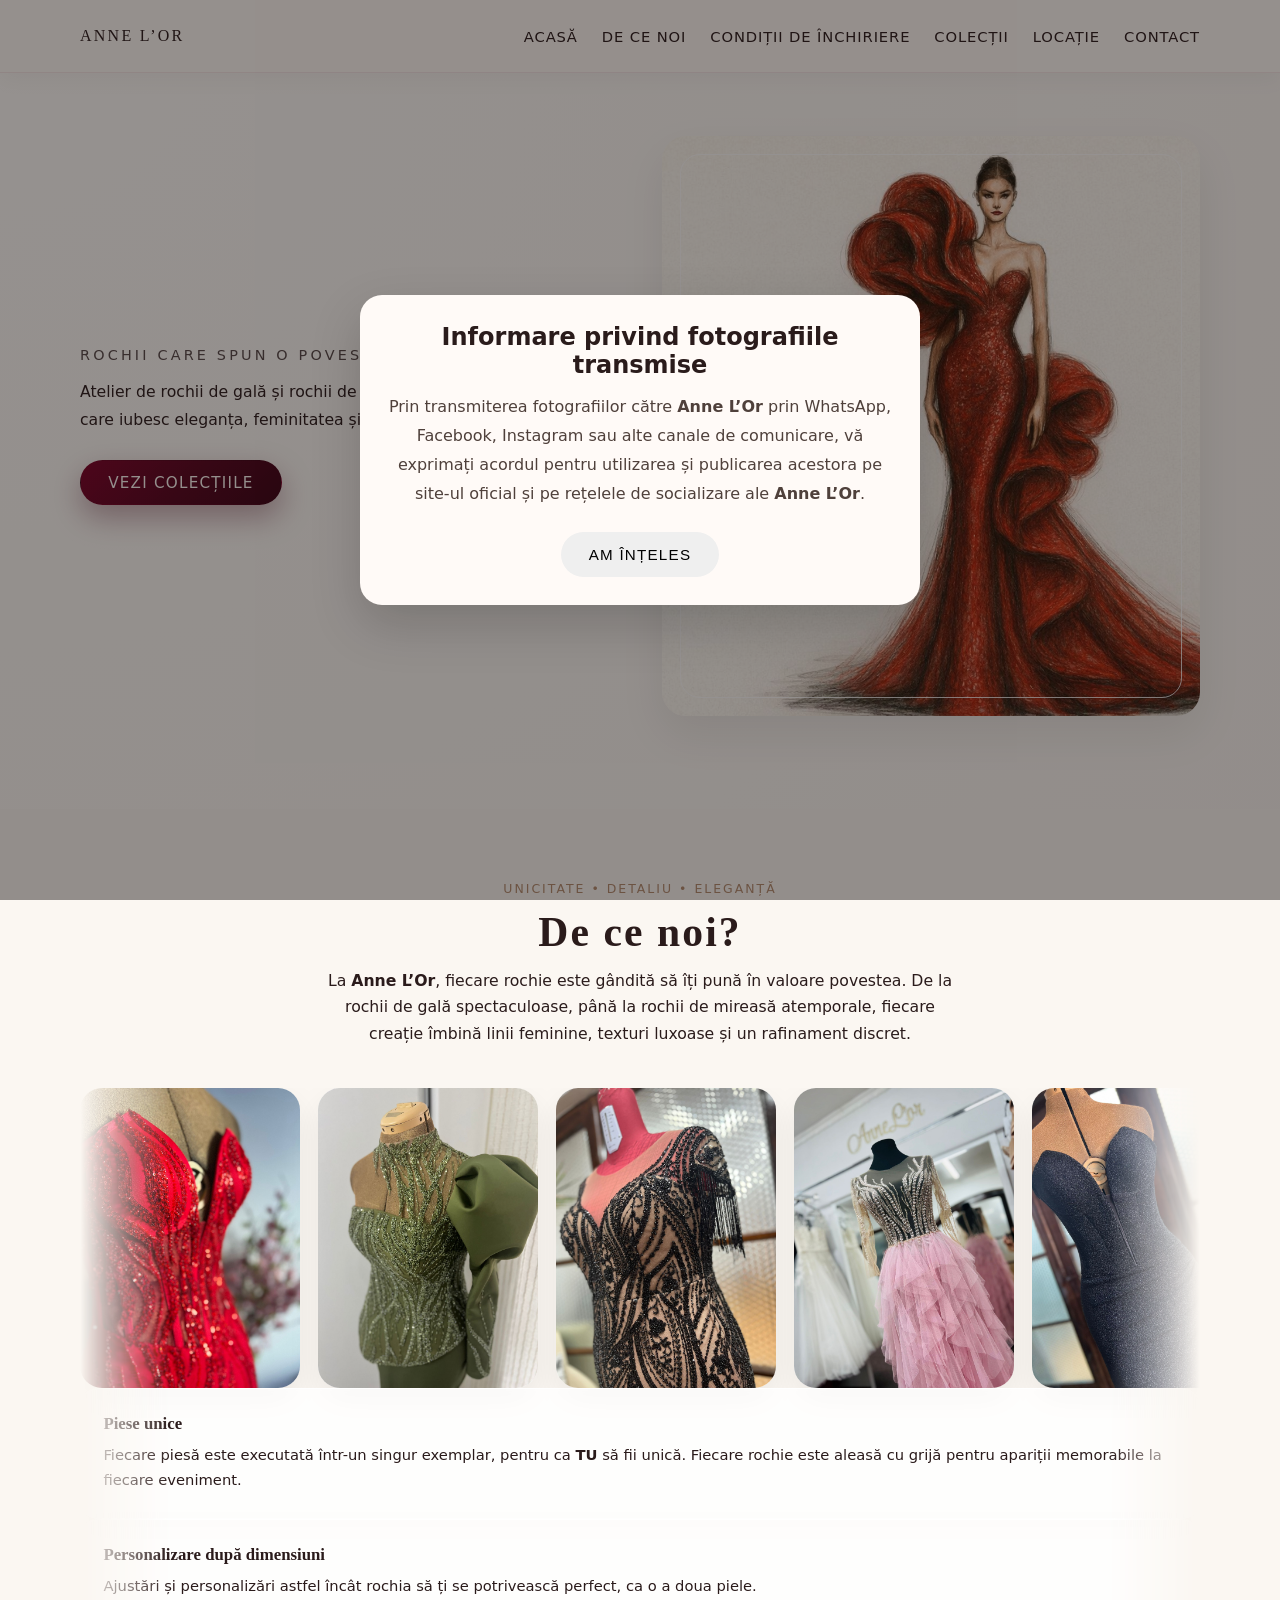
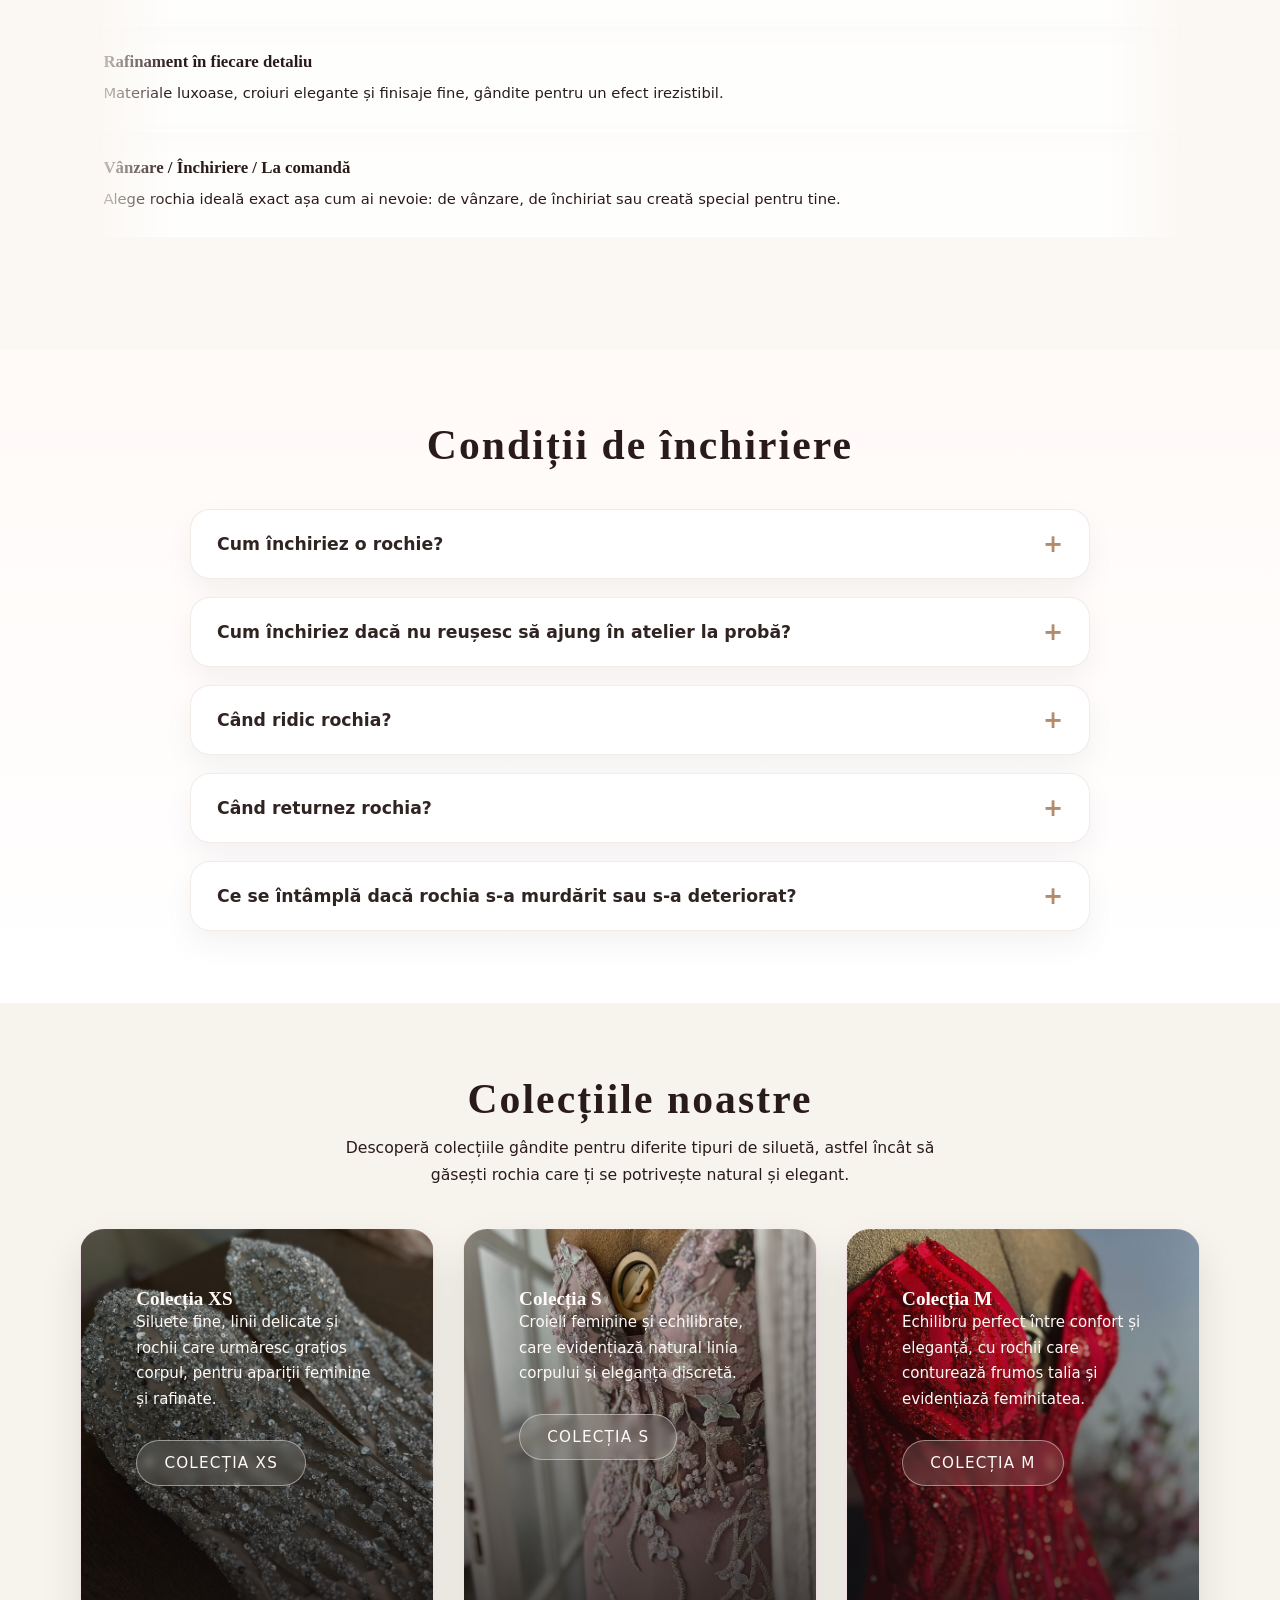
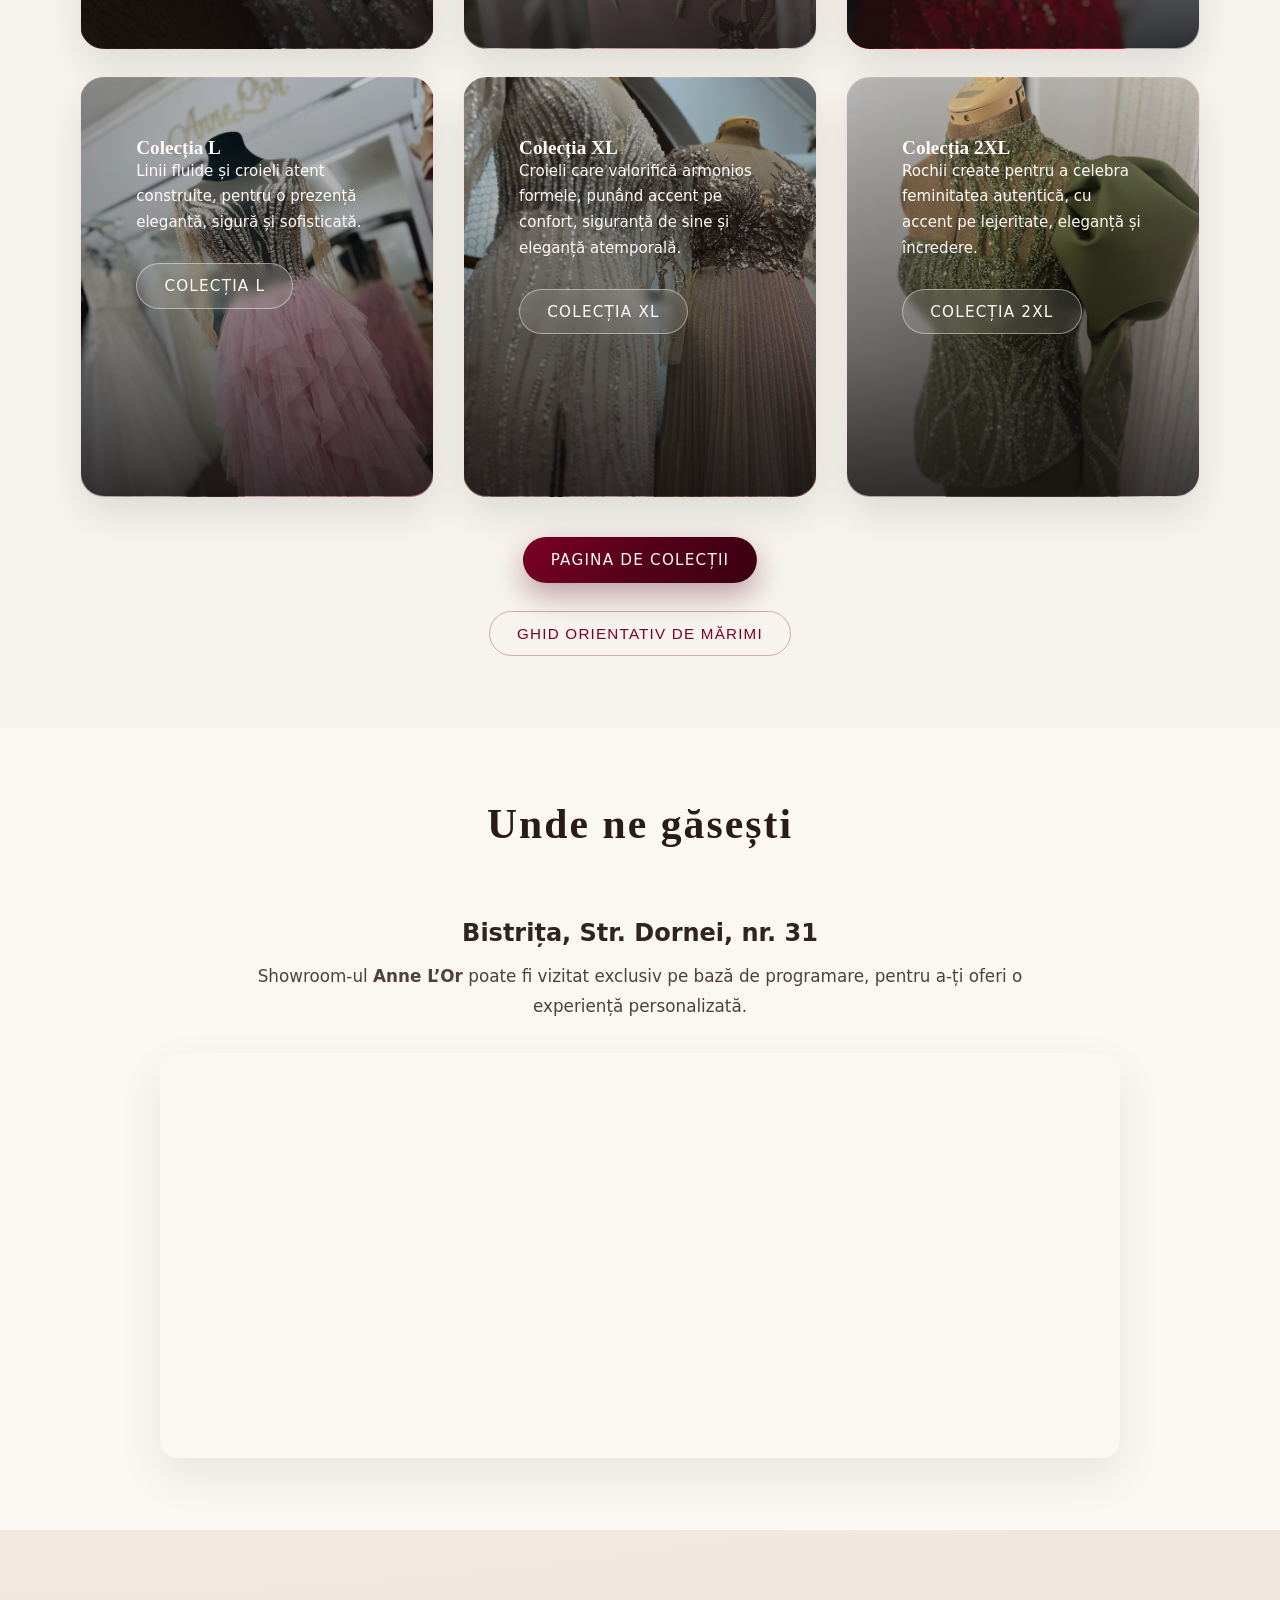
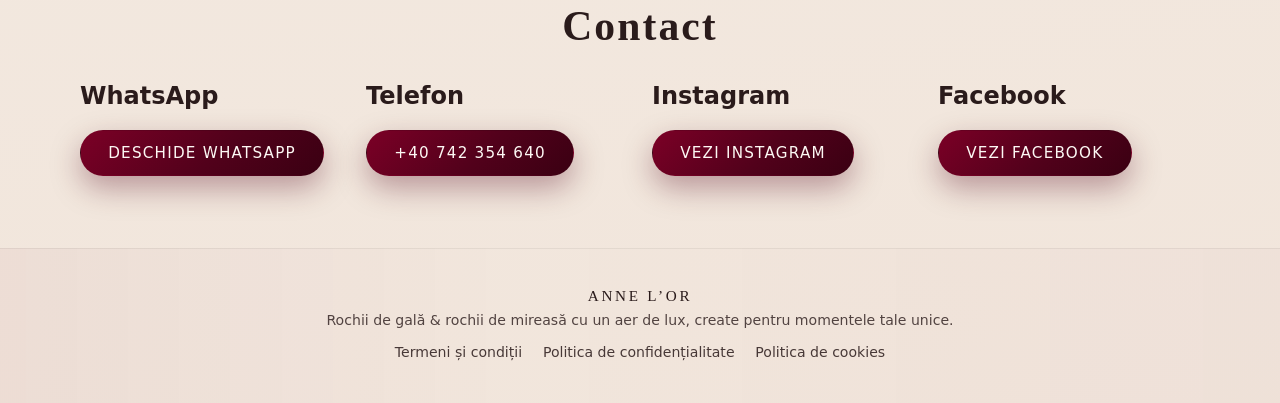
==== commit bedeb09f: "trim buttons" ====
--- a/index.html
+++ b/index.html
@@ -236,7 +236,7 @@
             target="_blank"
             rel="noopener noreferrer"
           >
-            Descoperă colecția XS
+            Colecția XS
           </a>
         </div>
       </article>
@@ -254,7 +254,7 @@
             target="_blank"
             rel="noopener noreferrer"
           >
-            Descoperă colecția S
+          Colecția S
           </a>
         </div>
       </article>
@@ -272,7 +272,7 @@
             target="_blank"
             rel="noopener noreferrer"
           >
-            Descoperă colecția M
+          Colecția M
           </a>
         </div>
       </article>
@@ -290,7 +290,7 @@
             target="_blank"
             rel="noopener noreferrer"
           >
-            Descoperă colecția L
+          Colecția L
           </a>
         </div>
       </article>
@@ -308,7 +308,7 @@
             target="_blank"
             rel="noopener noreferrer"
           >
-            Descoperă colecția XL
+          Colecția XL
           </a>
         </div>
       </article>
@@ -326,7 +326,7 @@
             target="_blank"
             rel="noopener noreferrer"
           >
-            Descoperă colecția 2XL
+          Colecția 2XL
           </a>
         </div>
       </article>
